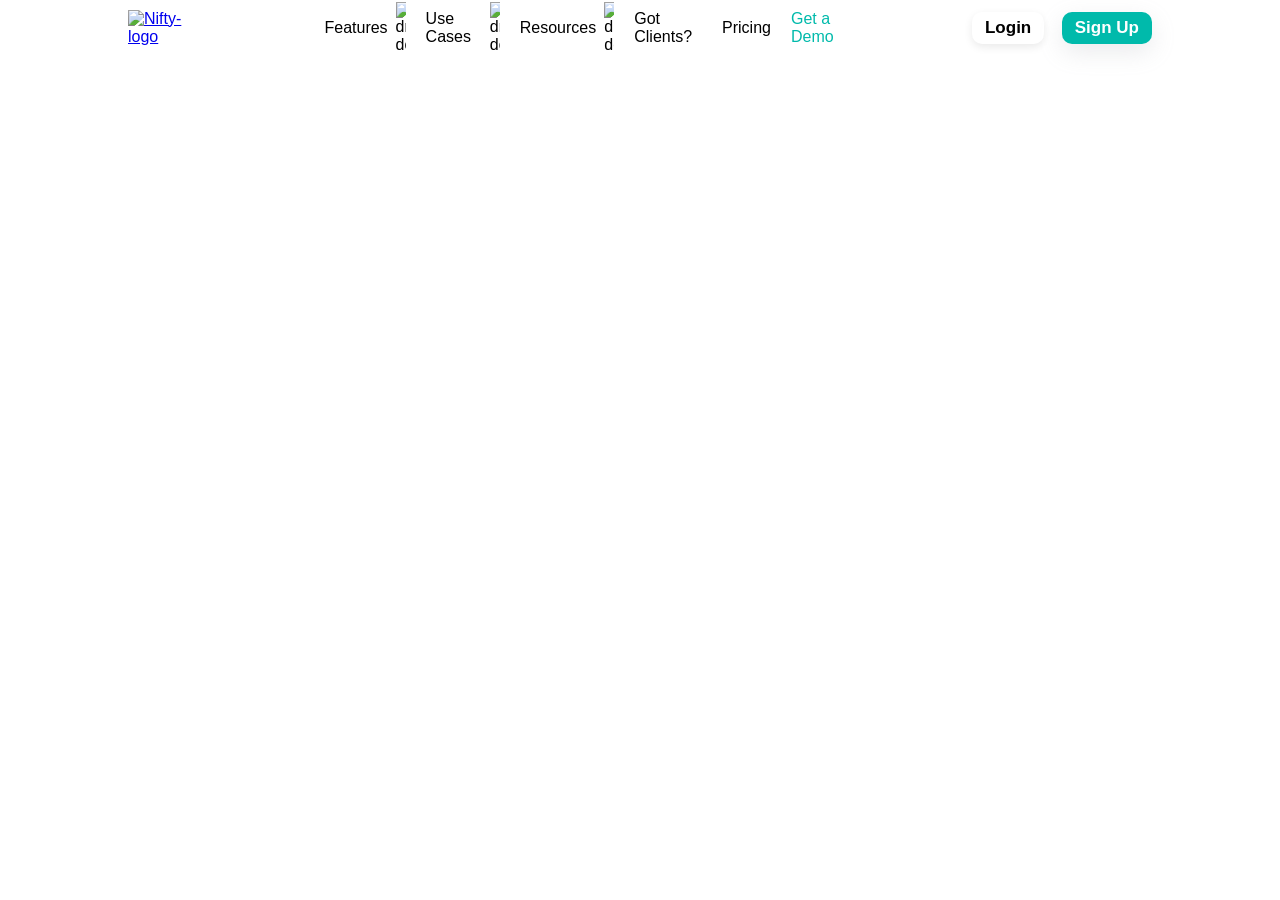
==== index.html @ d0282a66 "day-2 some task complete" ====
<!DOCTYPE html>
<html lang="en">

<head>
    <meta charset="UTF-8">
    <meta http-equiv="X-UA-Compatible" content="IE=edge">
    <meta name="viewport" content="width=device-width, initial-scale=1.0">
    <title>Nifty: Project Management</title>
    <link rel="shortcut icon" href="https://niftypm.com/_nuxt/img/nifty-logo-compact.ab551d5.svg" type="image/x-icon">
    <link rel="stylesheet" href="styles.css/navbar.css">
</head>

<body>
    <nav>
        <div>
            <a href="index.html"><img src="https://niftypm.com/_nuxt/img/nifty-logo.eab2f7a.svg" alt="Nifty-logo"></a>
        </div>
        <div id="nav_middle">
            <div id="features">
                <p>Features</p>
                <img class="drop_down" src="https://cdn-icons-png.flaticon.com/512/32/32195.png" alt="drop-down">
                <div id="features_hover">
                    <div class="triangle"></div>
                    <div>
                        <p class="goldy">❤ Learn how Nifty inspires productivity!</p>
                        <div>
                            <div>
                                <a href="#">Discussions</a>
                                <a href="#">Tasks</a>
                                <a href="#">Time Tracking</a>
                                <a href="#">Project Home</a>
                            </div>
                            <div>
                                <a href="#">Milestones (Gantt Chart)</a>
                                <a href="#">Docs & Files</a>
                                <a href="#">Reporting</a>
                                <a href="#">Project Portfolios</a>
                            </div>
                        </div>
                    </div>
                </div>
            </div>
            <div id="use_cases">
                <p>Use Cases</p>
                <img class="drop_down" src="https://cdn-icons-png.flaticon.com/512/32/32195.png" alt="drop-down">
                <div id="use_cases_hover">
                    <div class="triangle"></div>
                    <div>
                        <p class="goldy">❤ Nifty is very flexible. Here are a few examples of how you can use it.</p>
                        <div>
                            <div>
                                <a href="#">Agile Development</a>
                                <a href="#">Digital Agencies</a>
                                <a href="#">Marketing Teams</a>
                            </div>
                            <div>
                                <a href="#">Client Management</a>
                                <a href="#">Legal Case Management</a>
                                <a href="#">Product Teams</a>
                            </div>
                        </div>
                    </div>
                </div>
            </div>
            <div id="resources">
                <p>Resources</p>
                <img class="drop_down" src="https://cdn-icons-png.flaticon.com/512/32/32195.png" alt="drop-down">
                <div id="resources_hover">
                    <div class="triangle"></div>
                    <div>
                        <div>
                            <div>
                                <a href="#">Apps</a>
                                <a href="#">Integrations</a>
                                <a href="#">Security</a>
                            </div>
                            <div>
                                <a href="#">Blog</a>
                                <a href="#">Help Center</a>
                                <a href="#">Get a Demo</a>
                            </div>
                        </div>
                    </div>
                </div>
            </div>
            <div>
                <p>Got Clients?</p>
            </div>
            <div>
                <p>Pricing</p>
            </div>
            <div>
                <p>Get a Demo</p>
            </div>
        </div>
        <div>
            <a href="login.html"><button>Login</button></a>
            <button>Sign Up</button>
        </div>
    </nav>

    <!-- =============================Main-body============================= -->
    <div id="body">

    </div>

</body>

</html>
---- styles.css/navbar.css ----
*{
    margin: 0;
    padding: 0;
    box-sizing: border-box;
    font-family: Inter, sans-serif;;
}

/* ---------------------------NAVBAR STARTED--------------------------- */

nav{
    width: 100%;
    height: 55px;
    backdrop-filter: blur(16px);
    position: fixed;
    top: 0;
    left: 0;
    padding: 0% 10%; 
    display: flex;
    justify-content: space-between;
    align-items: center;
    width: 100%;
    z-index: 100;
}

nav>div{
    height: 100%;
    display: flex;
    justify-content: space-between;
    align-items: center;
}

nav>div:first-child{
    width: 8%;
}

nav>div:first-child>a>img{
    width: 100%;
}

#nav_middle{
    width: 54%;
    font-weight: 400;
}

#nav_middle>div{
    cursor: pointer;
    padding: 0px 10px;
    height: inherit;
    display: flex;
    justify-content: space-between;
    align-items: center;
}

#nav_middle>div:last-child{
    color: #00baab;
}

#nav_middle>div:last-child:hover{
    color: black;
}

#nav_middle>div>p:hover{
    color: #00baab;
}

#nav_middle>div>p{
    display: inline;
}

.drop_down{
    margin-left: 8px;
    width: 10px;
}

.goldy{
    margin: 10px 0px;
    color: rgb(231, 192, 0);
}

.triangle{
    height: 15px;
    width: 15px;
    margin: -15px auto 0px;
    rotate: 225deg;
    box-shadow: rgba(0, 0, 0, 0.24) 2px 2px 0px 0px;
}


/* Features-part */
#features_hover{
    display: none;
    position: absolute;
    top: 50px;
    left: 270px;
    width: 350px;
    padding: 10px;
    box-shadow: rgba(0, 0, 0, 0.24) 0px 3px 8px;
    background-color: white;
    border-radius: 5px;
}

#features_hover>div>div{
    display: flex;
    justify-content: space-between;
    align-items: center;
    line-height: 30px;
}

#features_hover>div>div>div>a{
    display: block;
    color: black;
    text-decoration: none;
}

#features_hover>div>div>div>a:hover{
    color: #00baab;
}

#features:hover #features_hover{
    display: block;
}


/* use-cases part */
#use_cases_hover{
    display: none;
    position: absolute;
    top: 50px;
    left: 280px;
    width: 530px;
    padding: 10px;
    box-shadow: rgba(0, 0, 0, 0.24) 0px 3px 8px;
    background-color: white;
    border-radius: 5px;
}

#use_cases_hover>div>div{
    width: 80%;
    display: flex;
    justify-content: space-between;
    align-items: center;
    line-height: 30px;
}

#use_cases_hover>div>div>div>a{
    display: block;
    color: black;
    text-decoration: none;
}

#use_cases_hover>div>div>div>a:hover{
    color: #00baab;
}

#use_cases:hover #use_cases_hover{
    display: block;
}

/* #resources over part */
#resources_hover{
    display: none;
    position: absolute;
    top: 50px;
    left: 540px;
    width: 280px;
    padding: 10px;
    box-shadow: rgba(0, 0, 0, 0.24) 0px 3px 8px;
    background-color: white;
    border-radius: 5px;
}

#resources_hover>div>div{
    display: flex;
    justify-content: space-between;
    align-items: center;
    line-height: 30px;
}

#resources_hover>div>div>div>a{
    display: block;
    color: black;
    text-decoration: none;
}

#resources_hover>div>div>div>a:hover{
    color: #00baab;
}

#resources:hover #resources_hover{
    display: block;
}

nav>div:last-child{
    width: 180px;
}

nav>div:last-child>a>button:first-child{
    background-color: white;
    padding: 6px 13px;
    cursor: pointer;
    border: none;
    border-radius: 10px;
    box-shadow: rgba(0, 0, 0, 0.085) 0px 3px 8px;
    display: flex;
    justify-content: center;
    align-items: center;
    font-weight: bold;
    font-size: 17px;
}

nav>div:last-child>a{
    text-decoration: none;
}

nav>div:last-child>a>button:first-child:hover{
    color: #00baab;
}

nav>div:last-child>button:last-child{
    background-color: #00baab;
    padding: 6px 13px;
    cursor: pointer;
    border: none;
    border-radius: 10px;
    box-shadow: rgba(149, 157, 165, 0.2) 0px 8px 24px;
    display: flex;
    justify-content: center;
    align-items: center;
    font-weight: bold;
    color: white;
    font-size: 17px;
}

nav>div:last-child>button:last-child:hover{
    background-color: #00a497;
}
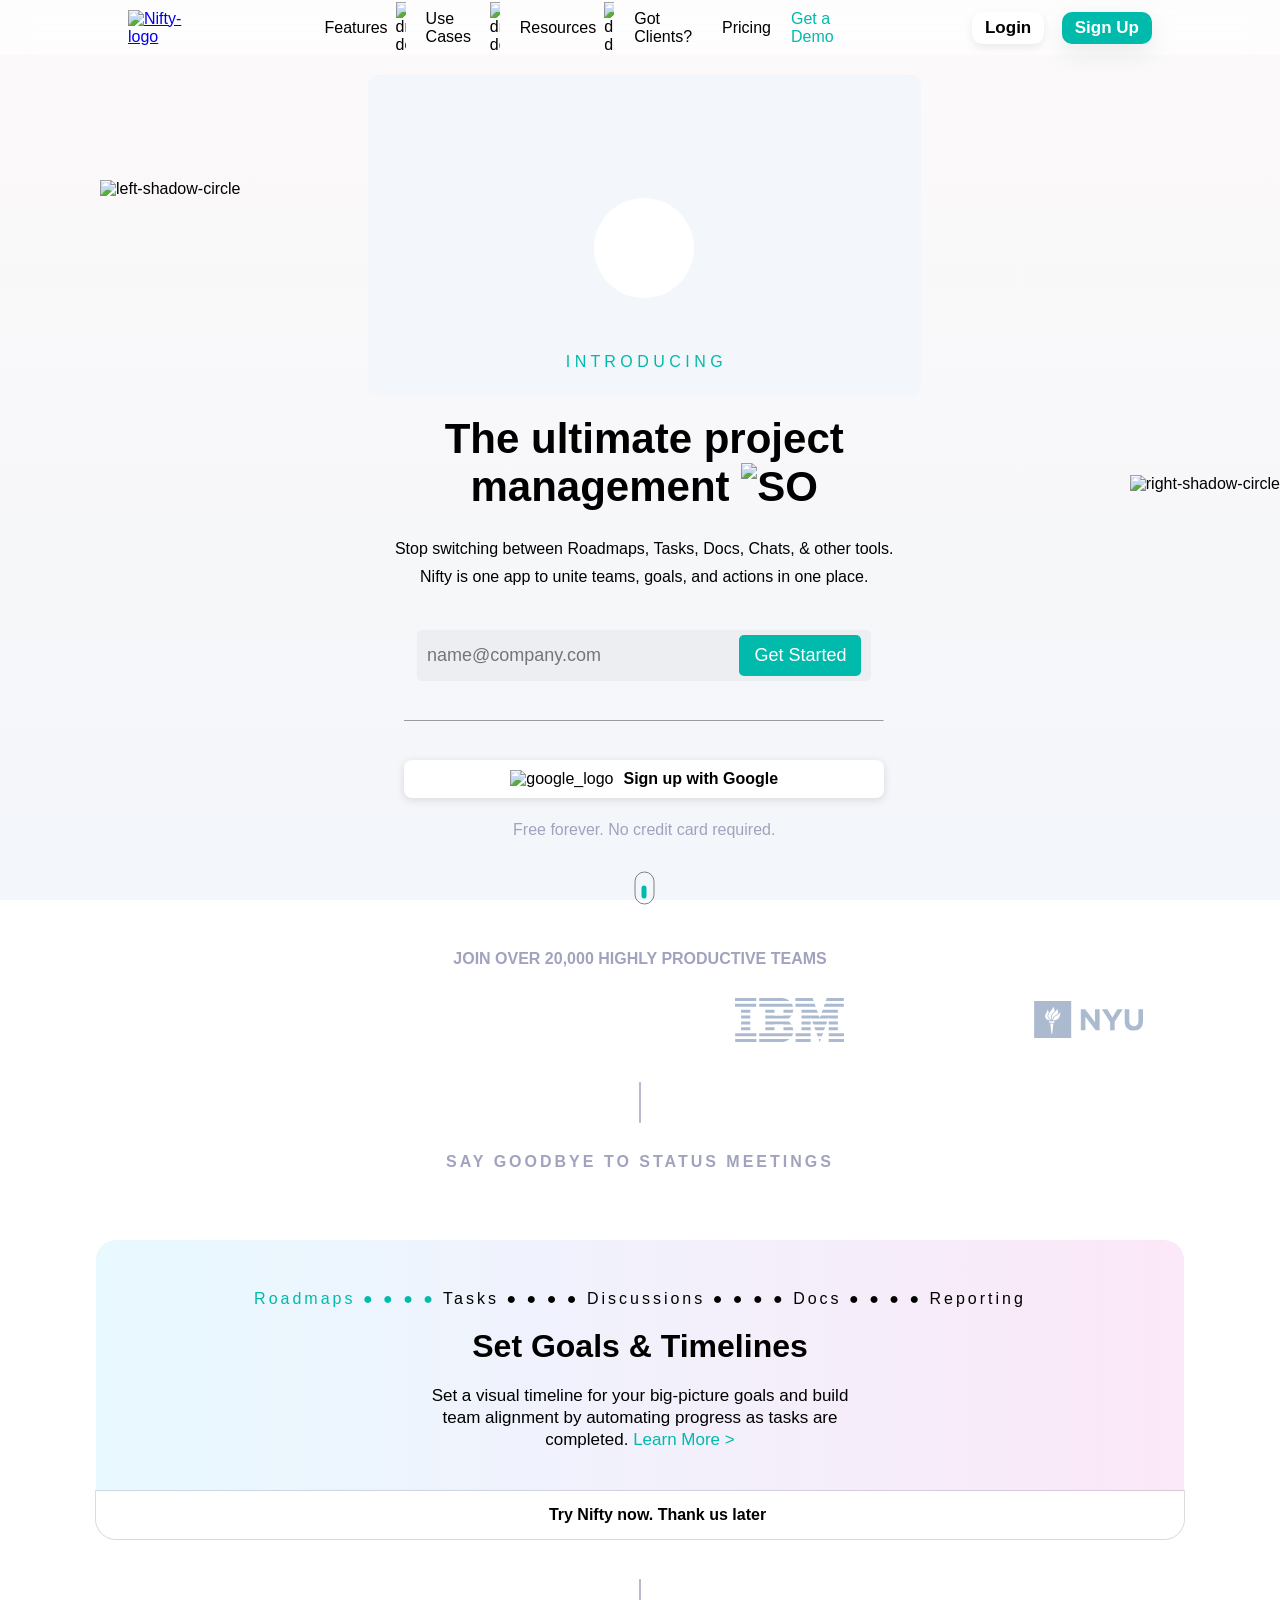
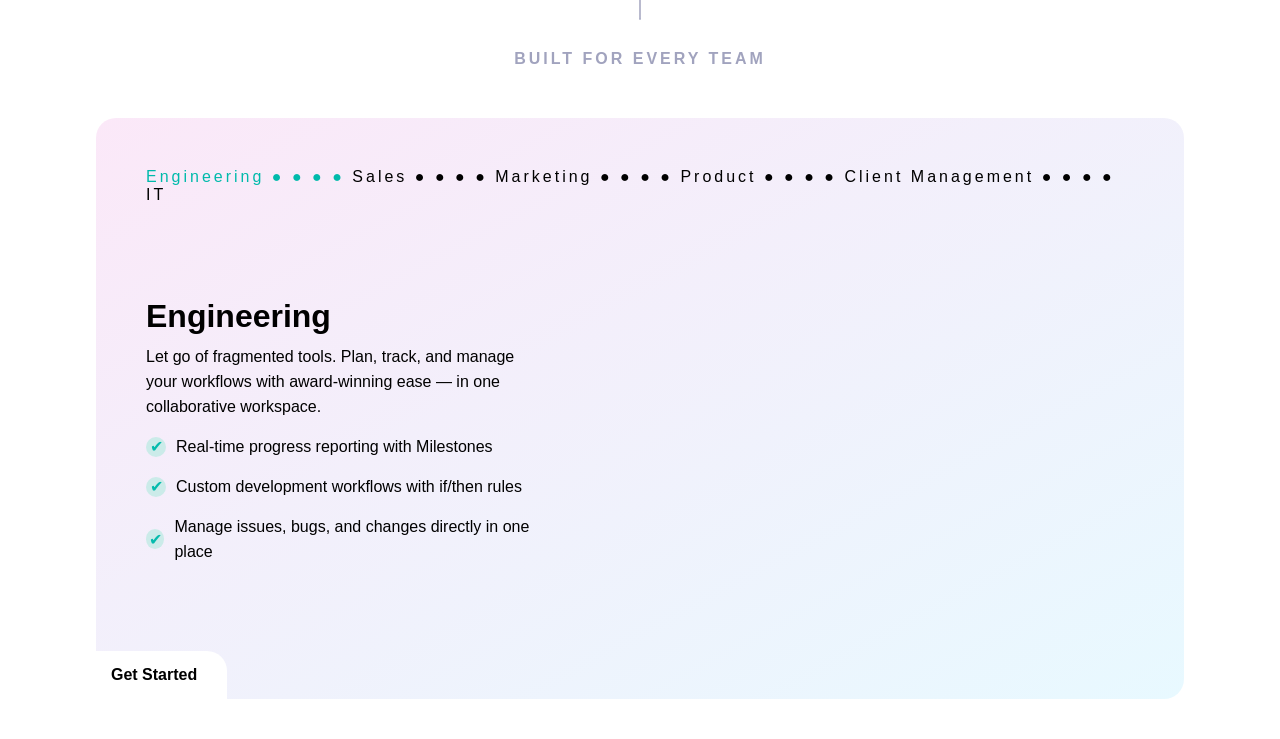
==== commit 92cfe6ef: "Day 2 some part done" ====
--- a/index.html
+++ b/index.html
@@ -6,8 +6,10 @@
     <meta http-equiv="X-UA-Compatible" content="IE=edge">
     <meta name="viewport" content="width=device-width, initial-scale=1.0">
     <title>Nifty: Project Management</title>
+    <script src="https://kit.fontawesome.com/24c494a6b6.js" crossorigin="anonymous"></script>
     <link rel="shortcut icon" href="https://niftypm.com/_nuxt/img/nifty-logo-compact.ab551d5.svg" type="image/x-icon">
     <link rel="stylesheet" href="styles.css/navbar.css">
+    <link rel="stylesheet" href="styles.css/index.css">
 </head>
 
 <body>
@@ -95,15 +97,242 @@
         </div>
         <div>
             <a href="login.html"><button>Login</button></a>
-            <button>Sign Up</button>
+            <button id="sign_up_button">Sign Up</button>
         </div>
     </nav>
 
     <!-- =============================Main-body============================= -->
-    <div id="body">
-
-    </div>
-
+
+    <div id="upper_part">
+        <img src="https://niftypm.com/_nuxt/img/large@1x.3c022b0.webp" alt="left-shadow-circle">
+        <div>
+            <div id="vid">
+                <div>
+                    <div>
+                        <i class="fa-sharp fa-solid fa-play"></i>
+                    </div>
+                    <p>I N T R O D U C I N G</p>
+                </div>
+            </div>
+            <div>
+                <h1>The ultimate project management <span><img src="https://niftypm.com/_nuxt/img/large@1x.639e4a2.webp"
+                            alt="SO"></span></h1>
+                <p>Stop switching between Roadmaps, Tasks, Docs, Chats, & other tools.
+                    Nifty is one app to unite teams, goals, and actions in one place.</p>
+                <div>
+                    <input type="email" placeholder="name@company.com">
+                    <button>Get Started</button>
+                </div>
+                <hr size="1">
+                <a href="https://api.niftypm.com/auth/google">
+                    <img src="https://sso.masaischool.com/google.svg" alt="google_logo">
+                    <span>Sign up with Google</span>
+                </a>
+                <p>Free forever. No credit card required.</p>
+                <div>
+                    <div></div>
+                </div>
+            </div>
+        </div>
+        <img src="https://niftypm.com/_nuxt/img/large@1x.9405506.webp" alt="right-shadow-circle">
+    </div>
+
+    <div id="upper_part_2">
+        <p>JOIN OVER 20,000 HIGHLY PRODUCTIVE TEAMS</p>
+        <div>
+            <img src="https://niftypm.com/_nuxt/img/logo-verizon.b7c8a9c.svg" alt="">
+            <img src="https://niftypm.com/_nuxt/img/logo-pd.e35bded.svg" alt="">
+            <img src="https://niftypm.com/_nuxt/img/logo-emovis.895c86e.svg" alt="">
+            <img src="https://niftypm.com/_nuxt/img/logo-vmware.b3363fd.svg" alt="">
+            <img src="[data-uri]"
+                alt="">
+            <img src="https://niftypm.com/_nuxt/img/logo-loreal.8cc4fed.svg" alt="">
+            <img src="[data-uri]"
+                alt="">
+        </div>
+        <hr size="1" color="#a1a3be">
+        <p>SAY GOODBYE TO STATUS MEETINGS</p>
+    </div>
+
+    <!-- -------------Roadmaps... Tasks... Discussions....------------- -->
+    <div id="roadmaps">
+        <div>
+            <div>
+                <span>Roadmaps</span>
+                <span>● ● ● ●</span>
+                <span>Tasks</span>
+                <span>● ● ● ●</span>
+                <span>Discussions</span>
+                <span>● ● ● ●</span>
+                <span>Docs</span>
+                <span>● ● ● ●</span>
+                <span>Reporting</span>
+            </div>
+            <h1 id="roadmaps_heading">Set Goals & Timelines</h1>
+            <p id="roadmaps_description">Set a visual timeline for your big-picture goals and build team alignment by
+                automating progress as tasks are completed. </p>
+            <img id="roadmaps_image" src="https://niftypm.com/_nuxt/img/large@2x.51eeb43.webp" alt="">
+        </div>
+        <div>
+            <img src="https://niftypm.com/_nuxt/img/nifty-logo-compact.ab551d5.svg" alt="">
+            <p>Try Nifty now. Thank us later <i class="fa-sharp fa-solid fa-angle-right"></i></p>
+        </div>
+    </div>
+
+    <div>
+        <hr size="1" color="#a1a3be">
+        <p>BUILT FOR EVERY TEAM</p>
+    </div>
+
+    <!-- ------------Engineering... Sales... Marketing...------------  -->
+    <div id="engineering">
+        <div>
+            <div>
+                <span>Engineering</span>
+                <span>● ● ● ●</span>
+                <span>Sales</span>
+                <span>● ● ● ●</span>
+                <span>Marketing</span>
+                <span>● ● ● ●</span>
+                <span>Product</span>
+                <span>● ● ● ●</span>
+                <span>Client Management</span>
+                <span>● ● ● ●</span>
+                <span>IT</span>
+            </div>
+            <div>
+                <div>
+                    <h1 id="engineering_heading">Engineering</h1>
+                    <p id="engineering_description">
+                        Let go of fragmented tools. Plan, track, and manage your workflows with
+                        award-winning ease — in one collaborative workspace.
+                    </p>
+                    <p><span>✔</span> Real-time progress reporting with Milestones</p>
+                    <p><span>✔</span> Custom development workflows with if/then rules</p>
+                    <p><span>✔</span> Manage issues, bugs, and changes directly in one place</p>
+                </div>
+                <div><img id="engineering_image" src="https://niftypm.com/_nuxt/img/large@2x.51eeb43.webp" alt=""></div>
+            </div>
+        </div>
+        <div>
+            <p>Get Started <i class="fa-sharp fa-solid fa-angle-right"></i></p>
+        </div>
+    </div>
+
+    <!-- ---------------------------Sign-up--------------------------- -->
+    <div id="sign_up">
+        <div id="close_sign_up">
+            <p>✙</p>
+        </div>
+        <div id="sign_up_box">
+            <a href="index.html"><img src="https://niftypm.com/_nuxt/img/nifty-logo.eab2f7a.svg" alt="Nifty-logo"></a>
+            <h1>Get started in less than 1 minute!</h1>
+            <div>
+                <input type="email" placeholder="name@company.com">
+                <button>Get Started</button>
+            </div>
+        </div>
+    </div>
 </body>
 
-</html>+</html>
+
+<script>
+
+    //---------------------Sign-up functionality---------------------
+    let signUpButton = document.querySelector("#sign_up_button");
+    let signUp = document.querySelector("#sign_up");
+    let closeSignUp = document.querySelector("#close_sign_up")
+
+    signUpButton.addEventListener("click", function () {
+        signUp.style.visibility = "visible";
+    })
+
+    closeSignUp.addEventListener("click", function () {
+        signUp.style.visibility = "hidden";
+    })
+
+    let roadmaps = [
+        {
+            name: "Roadmaps",
+            heading: "Set Goals & Timelines",
+            desc: "Set a visual timeline for your big-picture goals and build team alignment by automating progress as tasks are completed.",
+            image: "https://niftypm.com/_nuxt/img/large@2x.51eeb43.webp"
+        },
+
+        {
+            name: "Tasks",
+            heading: "Collaborate on Tasks",
+            desc: "Flexibly organize, prioritize, and track daily work with a high level of detail using Kanban, List, Timeline, Calendar, and Swimlane views.",
+            image: "https://niftypm.com/_nuxt/img/large@2x.82364f8.webp"
+        },
+
+        {
+            name: "Discussions",
+            heading: "Establish Knowledge Hub",
+            desc: "Empower all members to share ideas, finalize specifications, & gather feedback in real-time with chat and one-click video calls.",
+            image: "https://niftypm.com/_nuxt/img/large@2x.c91cddb.webp"
+        },
+
+        {
+            name: "Docs",
+            heading: "Create Docs & Wikis",
+            desc: "Create beautiful docs, notes, and wikis for your projects and share with anyone. Nifty even integrates natively with Google Docs",
+            image: "https://niftypm.com/_nuxt/img/large@2x.7a68883.webp"
+        },
+
+        {
+            name: "Reporting",
+            heading: "Automate Reporting",
+            desc: "Access automated progress reporting across all your projects and team activities to ensure operational clarity.",
+            image: "https://niftypm.com/_nuxt/img/large@2x.c9f3a5a.webp"
+        }
+    ]
+
+
+
+    let engineering = [
+        {
+            name: "Engineering",
+            description: "Let go of fragmented tools. Plan, track, and manage your workflows with award-winning ease — in one collaborative workspace.",
+            points: ["Real-time progress reporting with Milestones", "Custom development workflows with if/then rules", "Manage issues, bugs, and changes directly in one place"],
+            image: "https://niftypm.com/_nuxt/img/large@1x.c481d6e.webp"
+        },
+
+        {
+            name: "Sales",
+            description: "Empower your sales teams by adding flow to their work with real-time reporting and insights using automated workflows.",
+            points: ["Track lead status and values for pipeline visibility", "Create & store sales collateral for streamlined access", "Automate the creation of projects upon closing of leads"],
+            image: "https://niftypm.com/_nuxt/img/large@1x.a9e1772.webp"
+        },
+
+        {
+            name: "Marketing",
+            description: "Deliver better results with fewer tools. Manage tasks, campaigns, and marketing content with real-time collaboration in one place.",
+            points: ["Expedite approval for creatives with Proofing", "Create & track marketing campaigns as Milestones", "Align content schedules using Calendar View for Tasks"],
+            image: "https://niftypm.com/_nuxt/img/large@1x.10c81ee.webp"
+        },
+
+        {
+            name: "Product",
+            description: "Build better products with team alignment. Create clear product roadmaps and automate progress reporting as tasks are completed.",
+            points: ["Prioritize & track feature sprints as Milestones", "Build spec documents using Nifty or Google Docs", "Improve decision-making with custom Project Embeds"],
+            image: "https://niftypm.com/_nuxt/img/large@1x.fade5e2.webp"
+        },
+
+        {
+            name: "Client Management",
+            description: "Never lose a client due to poor communication again. Real-time collaboration to shorten feedback cycles and automate progress reporting.",
+            points: ["Instant messaging & one-click video meetings", "Centralize files & expedite approvals with Proofing", "Sharable project boards for real-time progress reporting"],
+            image: "https://niftypm.com/_nuxt/img/large@1x.0c3cfc6.webp"
+        },
+
+        {
+            name: "IT",
+            description: "Streamline, centralize, and modernize your workflows. One app to manage your processes without letting anything fall through the cracks again.",
+            points: ["Gather tickets using forms & prioritize resolutions", "Automate ticket assignments with status assignees", "Plan project timelines & deployments using Roadmaps"],
+            image: "https://niftypm.com/_nuxt/img/large@1x.37d8320.webp"
+        }
+    ]
+
+</script>
--- a/styles.css/navbar.css
+++ b/styles.css/navbar.css
@@ -10,6 +10,7 @@
 nav{
     width: 100%;
     height: 55px;
+    background-color: rgba(255, 255, 255, 0.67);
     backdrop-filter: blur(16px);
     position: fixed;
     top: 0;
@@ -206,6 +207,8 @@
     align-items: center;
     font-weight: bold;
     font-size: 17px;
+    color: black;
+    transition: color 0.3s ease-out;
 }
 
 nav>div:last-child>a{
@@ -229,6 +232,7 @@
     font-weight: bold;
     color: white;
     font-size: 17px;
+    transition: background-color 0.4s ease-out;
 }
 
 nav>div:last-child>button:last-child:hover{
--- a/styles.css/index.css
+++ b/styles.css/index.css
@@ -0,0 +1,480 @@
+#upper_part {
+    height: 100vh;
+    width: 100%;
+    background-image: linear-gradient(to bottom, #fcf9f9, #f3f6fa);
+    display: flex;
+    padding-top: 55px;
+}
+
+#upper_part>img:first-child {
+    height: 260px;
+    width: 250px;
+    margin: 125px 10px 0px 100px;
+}
+
+#upper_part>div {
+    margin-top: 20px;
+    width: 780px;
+    height: 95%;
+}
+
+#vid {
+    background-color: #f3f6fa;
+    margin: auto;
+    height: 40%;
+    width: 85%;
+    border-radius: 10px;
+    padding: 10px;
+}
+
+#vid>div {
+    height: 100%;
+    width: 100%;
+    background-image: url("https://niftypm.com/_nuxt/img/large@1x.8a3e5ad.webp");
+    background-size: cover;
+    background-position: top;
+    border-radius: 10px;
+    display: flex;
+    flex-direction: column;
+    align-items: center;
+    justify-content: flex-end;
+
+}
+
+#vid>div>div {
+    height: 100px;
+    width: 100px;
+    display: flex;
+    justify-content: center;
+    align-items: center;
+    border-radius: 50%;
+    margin-bottom: 55px;
+    background-color: white;
+    border: 0px solid #00baab;
+    cursor: pointer;
+    transition: background-color 0.5s ease-in, border 0.5s ease-in;
+}
+
+#vid>div>div:hover {
+    background-color: #edf9f7;
+    border: 1px solid #00baab;
+}
+
+.fa-play {
+    color: #00baab;
+    font-size: 40px;
+}
+
+#vid>div>div+p {
+    color: #00baab;
+    margin-bottom: 15px;
+}
+
+#vid+div {
+    width: 505px;
+    margin: auto;
+    height: 60%;
+    display: flex;
+    justify-content: space-around;
+    flex-direction: column;
+    align-items: center;
+    text-align: center;
+}
+
+#vid+div>h1 {
+    font-size: 42px;
+    margin-bottom: -15px;
+}
+
+#vid+div>h1>span>img {
+    width: 45px;
+}
+
+#vid+div>h1+p {
+    line-height: 28px;
+}
+
+#vid+div>div:nth-child(3) {
+    width: 90%;
+    background-color: #edeef2;
+    border-radius: 5px;
+    display: flex;
+    justify-content: space-between;
+    padding: 5px 10px;
+}
+
+#vid+div>div:nth-child(3)>input {
+    font-size: 18px;
+    color: gray;
+    background: transparent;
+    outline: none;
+    border: none;
+}
+
+#vid+div>div:nth-child(3)>button {
+    background-color: #00baab;
+    font-size: 18px;
+    border: none;
+    padding: 10px 15px;
+    color: white;
+    border-radius: 5px;
+}
+
+#vid+div>hr {
+    width: 95%;
+    margin-inline: auto;
+}
+
+#vid+div>hr+a {
+    width: 95%;
+    background-color: white;
+    border-radius: 8px;
+    box-shadow: rgba(99, 99, 99, 0.2) 0px 2px 8px 0px;
+    display: flex;
+    justify-content: center;
+    align-items: center;
+    padding: 10px 0px;
+    color: black;
+    text-decoration: none;
+}
+
+#vid+div>hr+a>span {
+    font-weight: 600;
+    margin-left: 10px;
+    color: black;
+    transition: color 0.3s ease-out;
+}
+
+#vid+div>hr+a>span:hover {
+    color: #00baab;
+}
+
+#vid+div>p:nth-child(6) {
+    color: #a1a3be;
+    margin-top: -15px;
+}
+
+#vid+div>div:last-child {
+    height: 20px;
+    width: 33px;
+    border-radius: 15px;
+    rotate: 90deg;
+    border: 1px solid gray;
+    display: flex;
+    justify-content: flex-end;
+    align-items: center;
+    margin-bottom: -40px;
+    padding: 0px 5px;
+}
+
+#vid+div>div:last-child>div {
+    height: 5px;
+    width: 13px;
+    border-radius: 15px;
+    background-color: #00baab;
+    animation: upAndDown 2s ease-in-out infinite;
+}
+
+#upper_part>img:last-child {
+    height: 235px;
+    width: 180px;
+    margin: 420px 0px 0px 160px;
+}
+
+@keyframes upAndDown {
+    0% {
+        margin-right: 0px;
+    }
+
+    50% {
+        margin-right: 8px;
+    }
+
+    100% {
+        margin-right: 0px;
+    }
+
+}
+
+/* ========================Upper-second-part======================== */
+
+#upper_part_2 {
+    padding-top: 50px;
+    width: 100%;
+    height: 300px;
+    text-align: center;
+    color: #a1a3be;
+    font-weight: 600;
+}
+
+#upper_part_2>div {
+    margin: 30px auto;
+    width: 85%;
+    display: flex;
+    flex-wrap: wrap;
+    justify-content: space-evenly;
+    align-items: center;
+}
+
+#upper_part_2>div>img {
+    width: 10%;
+}
+
+#upper_part_2>hr {
+    margin: 60px auto 0px;
+    rotate: 90deg;
+    width: 40px;
+}
+
+#upper_part_2>hr+p {
+    margin: 50px 0px;
+    color: #a1a3be;
+    font-weight: 600;
+    letter-spacing: 3px;
+}
+
+/* =====================Roadmaps... Tasks... Discussions....===================== */
+
+#roadmaps {
+    width: 85%;
+    margin: 40px auto;
+    border-radius: 20px;
+}
+
+#roadmaps>div:first-child {
+    display: flex;
+    flex-direction: column;
+    justify-content: space-around;
+    align-items: center;
+    background: linear-gradient(to right, #e8f9ff,
+            #fbe8f8);
+    padding-top: 50px;
+    border-radius: 20px 20px 0px 0px;
+}
+
+#roadmaps>div:first-child>div:first-child {
+    letter-spacing: 3px;
+    margin-bottom: 20px;
+}
+
+#roadmaps>div:first-child>div:first-child>span:first-child,
+#roadmaps>div:first-child>div:first-child>span:nth-child(2) {
+    color: #00baab;
+}
+
+#roadmaps>div:first-child>h1+p {
+    margin: 20px 0px 0px;
+    width: 42%;
+    text-align: center;
+    line-height: 22px;
+    font-size: 17px;
+}
+
+#roadmaps>div:first-child>h1+p::after {
+    content: "Learn More >";
+    color: #00baab;
+    cursor: pointer;
+}
+
+#roadmaps>div:first-child>img {
+    margin-top: 40px;
+    width: 80%;
+    border-radius: 10px 10px 0px 0px;
+}
+
+#roadmaps>div:last-child {
+    display: flex;
+    justify-content: center;
+    align-items: center;
+    box-shadow: rgba(0, 0, 0, 0.02) 0px 1px 3px 0px, rgba(27, 31, 35, 0.15) 0px 0px 0px 1px;
+    border-radius: 0px 0px 20px 20px;
+    padding: 15px;
+    font-weight: 600;
+    cursor: pointer;
+}
+
+#roadmaps>div:last-child:hover {
+    color: #00baab;
+}
+
+#roadmaps>div:last-child>img {
+    width: 25px;
+    margin-right: 10px;
+}
+
+
+
+#roadmaps+div>hr {
+    margin: 60px auto 0px;
+    rotate: 90deg;
+    width: 40px;
+}
+
+#roadmaps+div>hr+p {
+    margin: 50px 0px;
+    color: #a1a3be;
+    font-weight: 600;
+    letter-spacing: 3px;
+    text-align: center;
+}
+
+
+/* =================Engineering... Sales... Marketing...================= */
+
+#engineering {
+    width: 85%;
+    margin: 40px auto;
+    border-radius: 20px;
+}
+
+#engineering>div:first-child {
+    display: flex;
+    flex-direction: column;
+    justify-content: space-around;
+    background: linear-gradient(to bottom right, #fbe8f8, #e8f9ff);
+    padding: 50px;
+    border-radius: 20px 20px 20px 0px;
+}
+
+#engineering>div:first-child>div:first-child {
+    letter-spacing: 3px;
+    margin-bottom: 30px;
+}
+
+#engineering>div:first-child>div:first-child>span:first-child,
+#engineering>div:first-child>div:first-child>span:nth-child(2) {
+    color: #00baab;
+}
+
+#engineering>div:first-child>div:last-child {
+    display: flex;
+    justify-content: space-between;
+    align-items: center;
+}
+
+#engineering>div:first-child>div:last-child>div {
+    width: 40%;
+    line-height: 25px;
+}
+
+#engineering>div:first-child>div:last-child>div>p {
+    margin: 15px 0px;
+    display: flex;
+    align-items: center;
+}
+
+#engineering>div:first-child>div:last-child>div>p>span {
+    height: 20px;
+    width: 20px;
+    display: flex;
+    justify-content: center;
+    align-items: center;
+    background-color: #cbebe9;
+    border-radius: 50%;
+    color: #05bbad;
+    margin-right: 10px;
+}
+
+#engineering>div:first-child>div:last-child>div:last-child {
+    height: 450px;
+    width: 60%;
+    overflow: hidden;
+    margin-right: -35px;
+    margin-bottom: -35px;
+}
+
+#engineering>div:first-child>div:last-child>div>img {
+    width: 165%;
+}
+
+#engineering>div:last-child {
+    margin-top: -48px;
+    width: 12%;
+    border-radius: 0px 20px 0px 0px;
+    padding: 15px;
+    font-weight: 600;
+    cursor: pointer;
+    background-color: white;
+}
+
+#engineering>div:last-child:hover {
+    color: #00baab;
+}
+
+
+/* ===============================Sign up===============================  */
+
+#sign_up {
+    position: fixed;
+    top: 0;
+    left: 0;
+    background-color: #a1a3be;
+    background-color: rgba(0, 0, 0, 0.2);
+    width: 100%;
+    height: 100vh;
+    display: flex;
+    justify-content: center;
+    align-items: center;
+    visibility: hidden;
+}
+
+#sign_up>div:first-child {
+    position: fixed;
+    top: 60px;
+    right: -12px;
+    background-color: brown;
+    color: white;
+    padding: 10px 25px;
+    border-radius: 16px;
+    font-size: 28px;
+    cursor: pointer;
+}
+
+#sign_up>div:first-child>p {
+    rotate: 45deg;
+}
+
+#sign_up_box {
+    width: 38%;
+    height: 50%;
+    background: url("https://niftypm.com/_nuxt/img/flying-papers.1f279aa.png");
+    background-position: center;
+    background-size: cover;
+    display: flex;
+    flex-direction: column;
+    justify-content: space-around;
+    align-items: center;
+    text-align: center;
+    padding: 40px;
+    border-radius: 10px;
+}
+
+#sign_up_box>a>img {
+    width: 140px;
+}
+
+#sign_up_box>div {
+    width: 90%;
+    background-color: #edeef2;
+    border-radius: 5px;
+    display: flex;
+    justify-content: space-between;
+    padding: 5px 10px;
+}
+
+#sign_up_box>div>input {
+    font-size: 18px;
+    color: gray;
+    background: transparent;
+    outline: none;
+    border: none;
+}
+
+#sign_up_box>div>button {
+    background-color: #00baab;
+    font-size: 18px;
+    border: none;
+    padding: 10px 15px;
+    color: white;
+    border-radius: 5px;
+}
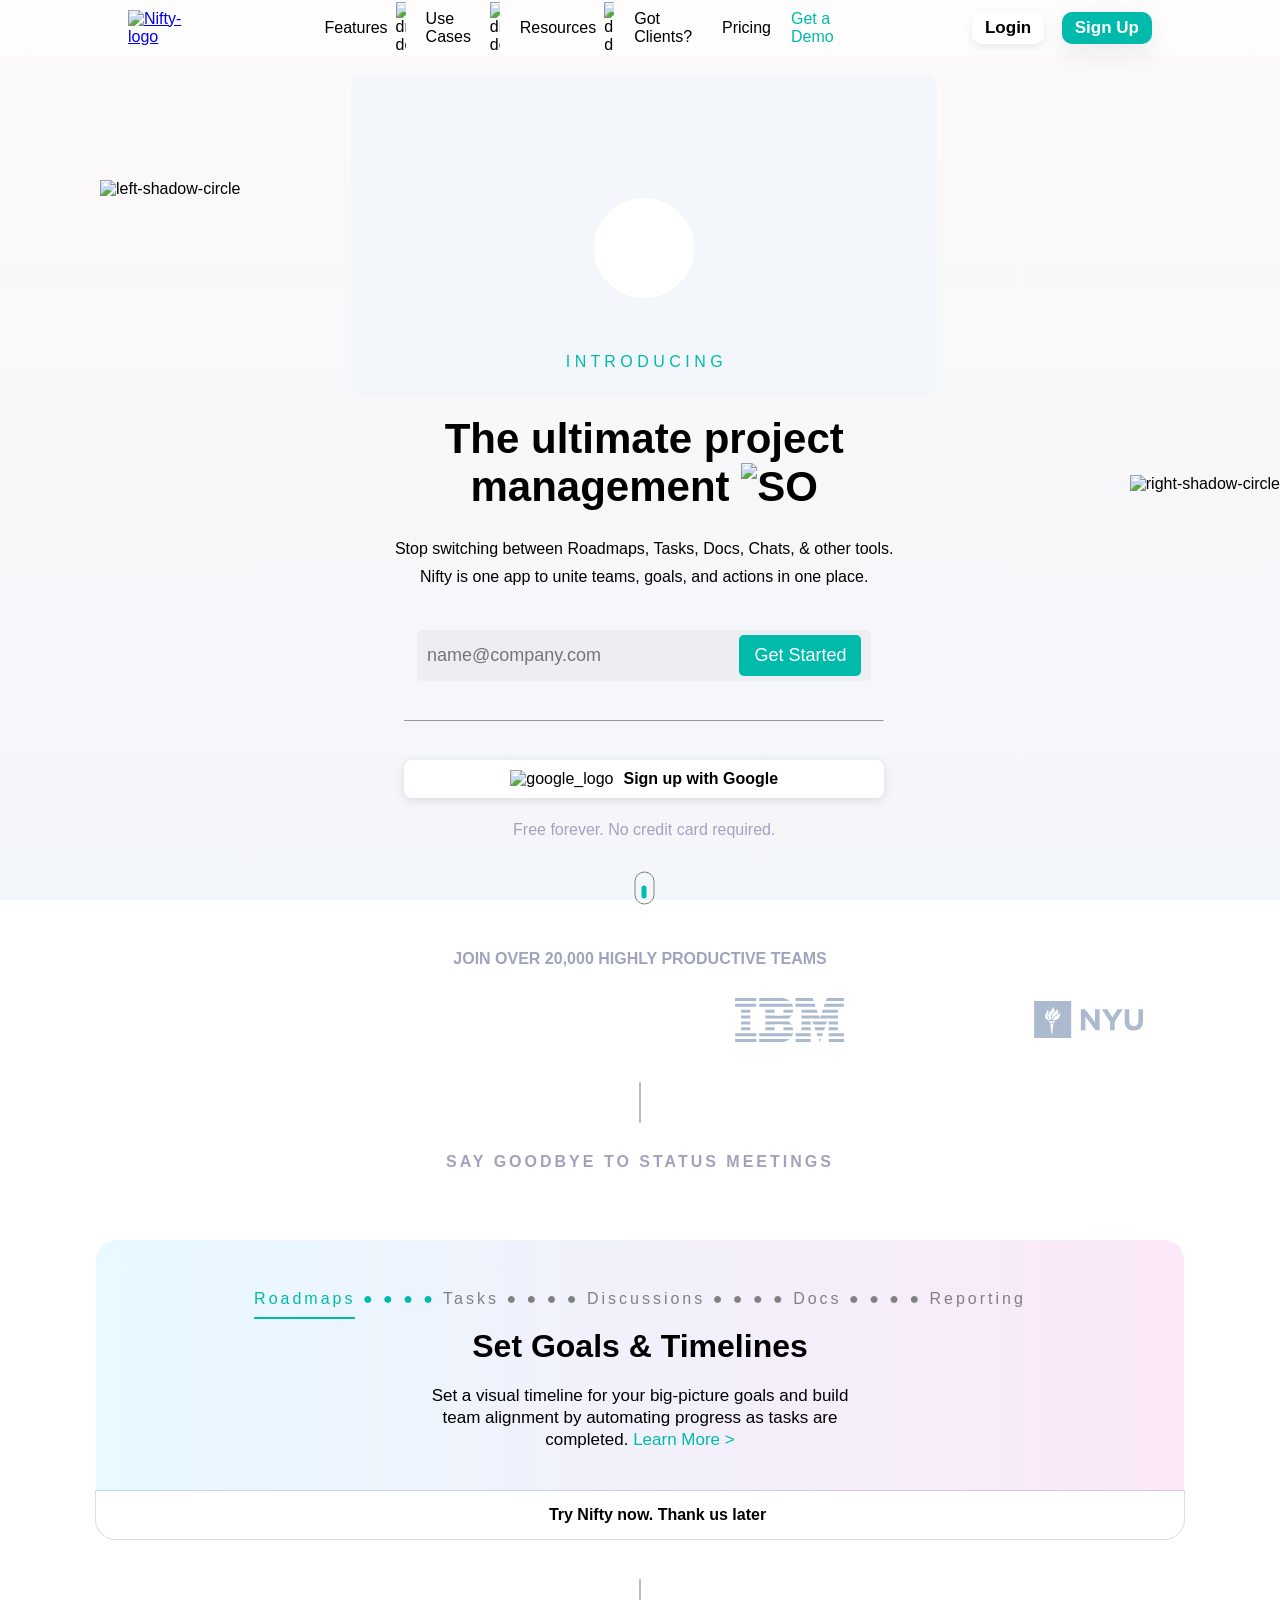
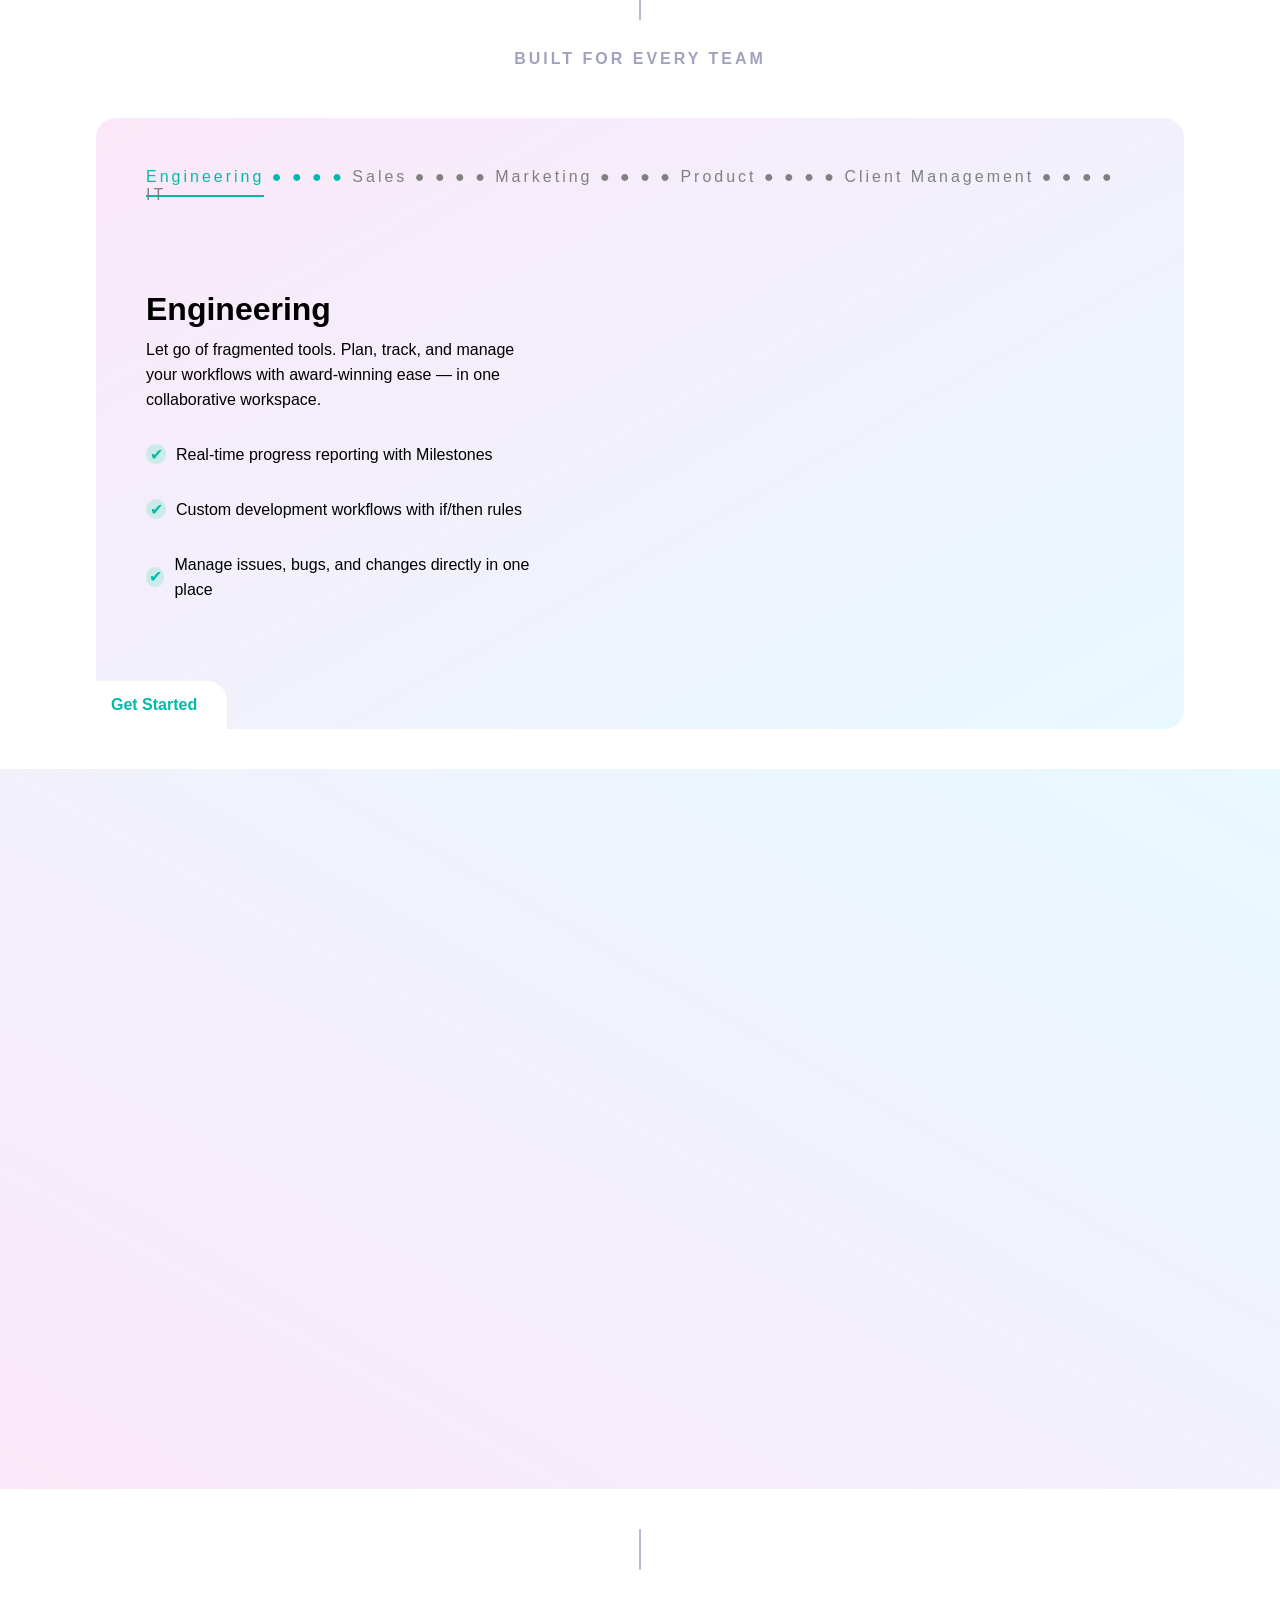
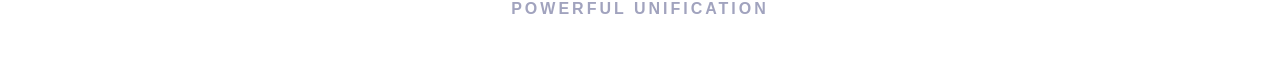
==== commit a936351d: "day-2 milestone completed" ====
--- a/index.html
+++ b/index.html
@@ -108,7 +108,7 @@
         <div>
             <div id="vid">
                 <div>
-                    <div>
+                    <div id="play_button">
                         <i class="fa-sharp fa-solid fa-play"></i>
                     </div>
                     <p>I N T R O D U C I N G</p>
@@ -207,9 +207,18 @@
                         Let go of fragmented tools. Plan, track, and manage your workflows with
                         award-winning ease — in one collaborative workspace.
                     </p>
-                    <p><span>✔</span> Real-time progress reporting with Milestones</p>
-                    <p><span>✔</span> Custom development workflows with if/then rules</p>
-                    <p><span>✔</span> Manage issues, bugs, and changes directly in one place</p>
+                    <div>
+                        <span>✔</span>
+                        <p id="one">Real-time progress reporting with Milestones</p>
+                    </div>
+                    <div>
+                        <span>✔</span>
+                        <p id="two">Custom development workflows with if/then rules</p>
+                    </div>
+                    <div>
+                        <span>✔</span>
+                        <p id="three">Manage issues, bugs, and changes directly in one place</p>
+                    </div>
                 </div>
                 <div><img id="engineering_image" src="https://niftypm.com/_nuxt/img/large@2x.51eeb43.webp" alt=""></div>
             </div>
@@ -219,7 +228,7 @@
         </div>
     </div>
 
-    <!-- ---------------------------Sign-up--------------------------- -->
+    <!-- -----------------------Sign-up----------------------- -->
     <div id="sign_up">
         <div id="close_sign_up">
             <p>✙</p>
@@ -233,106 +242,29 @@
             </div>
         </div>
     </div>
+
+    <!-- ------------------- Video Player-------------------  -->
+    <div id="video_player">
+        <div id="close_video_player">
+            <p>✙</p>
+        </div>
+        <div id="video_box">
+            <iframe src="https://www.youtube.com/embed/5GaV5EZX22o?autoplay=1" frameborder="0" encrypted-media" allowfullscreen="allowfullscreen"></iframe>
+        </div>
+    </div>
+
+
+    <!-- ------------Readmore Nifty reviews on G2------------ -->
+    <div id="G2">
+        
+    </div>
+
+    <div>
+        <hr size="1" color="#a1a3be">
+        <p>POWERFUL UNIFICATION</p>
+    </div>
 </body>
 
 </html>
 
-<script>
-
-    //---------------------Sign-up functionality---------------------
-    let signUpButton = document.querySelector("#sign_up_button");
-    let signUp = document.querySelector("#sign_up");
-    let closeSignUp = document.querySelector("#close_sign_up")
-
-    signUpButton.addEventListener("click", function () {
-        signUp.style.visibility = "visible";
-    })
-
-    closeSignUp.addEventListener("click", function () {
-        signUp.style.visibility = "hidden";
-    })
-
-    let roadmaps = [
-        {
-            name: "Roadmaps",
-            heading: "Set Goals & Timelines",
-            desc: "Set a visual timeline for your big-picture goals and build team alignment by automating progress as tasks are completed.",
-            image: "https://niftypm.com/_nuxt/img/large@2x.51eeb43.webp"
-        },
-
-        {
-            name: "Tasks",
-            heading: "Collaborate on Tasks",
-            desc: "Flexibly organize, prioritize, and track daily work with a high level of detail using Kanban, List, Timeline, Calendar, and Swimlane views.",
-            image: "https://niftypm.com/_nuxt/img/large@2x.82364f8.webp"
-        },
-
-        {
-            name: "Discussions",
-            heading: "Establish Knowledge Hub",
-            desc: "Empower all members to share ideas, finalize specifications, & gather feedback in real-time with chat and one-click video calls.",
-            image: "https://niftypm.com/_nuxt/img/large@2x.c91cddb.webp"
-        },
-
-        {
-            name: "Docs",
-            heading: "Create Docs & Wikis",
-            desc: "Create beautiful docs, notes, and wikis for your projects and share with anyone. Nifty even integrates natively with Google Docs",
-            image: "https://niftypm.com/_nuxt/img/large@2x.7a68883.webp"
-        },
-
-        {
-            name: "Reporting",
-            heading: "Automate Reporting",
-            desc: "Access automated progress reporting across all your projects and team activities to ensure operational clarity.",
-            image: "https://niftypm.com/_nuxt/img/large@2x.c9f3a5a.webp"
-        }
-    ]
-
-
-
-    let engineering = [
-        {
-            name: "Engineering",
-            description: "Let go of fragmented tools. Plan, track, and manage your workflows with award-winning ease — in one collaborative workspace.",
-            points: ["Real-time progress reporting with Milestones", "Custom development workflows with if/then rules", "Manage issues, bugs, and changes directly in one place"],
-            image: "https://niftypm.com/_nuxt/img/large@1x.c481d6e.webp"
-        },
-
-        {
-            name: "Sales",
-            description: "Empower your sales teams by adding flow to their work with real-time reporting and insights using automated workflows.",
-            points: ["Track lead status and values for pipeline visibility", "Create & store sales collateral for streamlined access", "Automate the creation of projects upon closing of leads"],
-            image: "https://niftypm.com/_nuxt/img/large@1x.a9e1772.webp"
-        },
-
-        {
-            name: "Marketing",
-            description: "Deliver better results with fewer tools. Manage tasks, campaigns, and marketing content with real-time collaboration in one place.",
-            points: ["Expedite approval for creatives with Proofing", "Create & track marketing campaigns as Milestones", "Align content schedules using Calendar View for Tasks"],
-            image: "https://niftypm.com/_nuxt/img/large@1x.10c81ee.webp"
-        },
-
-        {
-            name: "Product",
-            description: "Build better products with team alignment. Create clear product roadmaps and automate progress reporting as tasks are completed.",
-            points: ["Prioritize & track feature sprints as Milestones", "Build spec documents using Nifty or Google Docs", "Improve decision-making with custom Project Embeds"],
-            image: "https://niftypm.com/_nuxt/img/large@1x.fade5e2.webp"
-        },
-
-        {
-            name: "Client Management",
-            description: "Never lose a client due to poor communication again. Real-time collaboration to shorten feedback cycles and automate progress reporting.",
-            points: ["Instant messaging & one-click video meetings", "Centralize files & expedite approvals with Proofing", "Sharable project boards for real-time progress reporting"],
-            image: "https://niftypm.com/_nuxt/img/large@1x.0c3cfc6.webp"
-        },
-
-        {
-            name: "IT",
-            description: "Streamline, centralize, and modernize your workflows. One app to manage your processes without letting anything fall through the cracks again.",
-            points: ["Gather tickets using forms & prioritize resolutions", "Automate ticket assignments with status assignees", "Plan project timelines & deployments using Roadmaps"],
-            image: "https://niftypm.com/_nuxt/img/large@1x.37d8320.webp"
-        }
-    ]
-
-</script>+<script src="index.js"></script>
--- a/styles.css/index.css
+++ b/styles.css/index.css
@@ -22,7 +22,7 @@
     background-color: #f3f6fa;
     margin: auto;
     height: 40%;
-    width: 85%;
+    width: 90%;
     border-radius: 10px;
     padding: 10px;
 }
@@ -257,9 +257,18 @@
     margin-bottom: 20px;
 }
 
+#roadmaps>div:first-child>div:first-child>span:first-child{
+    padding-bottom: 10px;
+    border-bottom: 2px solid #00baab;
+}
+
 #roadmaps>div:first-child>div:first-child>span:first-child,
 #roadmaps>div:first-child>div:first-child>span:nth-child(2) {
     color: #00baab;
+}
+
+#roadmaps>div:first-child>div:first-child>span:nth-child(2)~span{
+    color: gray;
 }
 
 #roadmaps>div:first-child>h1+p {
@@ -340,10 +349,18 @@
     letter-spacing: 3px;
     margin-bottom: 30px;
 }
+#engineering>div:first-child>div:first-child>span:first-child{
+    padding-bottom: 10px;
+    border-bottom: 2px solid #00baab;
+}
 
 #engineering>div:first-child>div:first-child>span:first-child,
 #engineering>div:first-child>div:first-child>span:nth-child(2) {
     color: #00baab;
+}
+
+#engineering>div:first-child>div:first-child>span:nth-child(2)~span{
+    color: gray;
 }
 
 #engineering>div:first-child>div:last-child {
@@ -357,13 +374,24 @@
     line-height: 25px;
 }
 
-#engineering>div:first-child>div:last-child>div>p {
+#engineering>div:first-child>div:last-child>div>p{
     margin: 15px 0px;
-    display: flex;
-    align-items: center;
-}
-
-#engineering>div:first-child>div:last-child>div>p>span {
+}
+
+#engineering>div:first-child>div:last-child>div>div{
+    display: flex;
+    justify-content: flex-start;
+    align-items: center;
+}
+
+#engineering>div:first-child>div:last-child>div>div>p {
+    margin: 15px 0px;
+    display: flex;
+    align-items: center;
+    
+}
+
+#engineering>div:first-child>div:last-child>div>div>span {
     height: 20px;
     width: 20px;
     display: flex;
@@ -376,7 +404,7 @@
 }
 
 #engineering>div:first-child>div:last-child>div:last-child {
-    height: 450px;
+    height: 480px;
     width: 60%;
     overflow: hidden;
     margin-right: -35px;
@@ -384,7 +412,7 @@
 }
 
 #engineering>div:first-child>div:last-child>div>img {
-    width: 165%;
+    width: 100%;
 }
 
 #engineering>div:last-child {
@@ -394,11 +422,12 @@
     padding: 15px;
     font-weight: 600;
     cursor: pointer;
+    color: #00baab;
     background-color: white;
 }
 
 #engineering>div:last-child:hover {
-    color: #00baab;
+    color: black;
 }
 
 
@@ -477,4 +506,84 @@
     padding: 10px 15px;
     color: white;
     border-radius: 5px;
+}
+
+
+
+/* =============================Video Player============================= */
+
+#video_player{
+    position: fixed;
+    top: 0;
+    left: 0;
+    background-color: #a1a3be;
+    background-color: rgba(0, 0, 0, 0.2);
+    width: 100%;
+    height: 100vh;
+    display: flex;
+    justify-content: center;
+    align-items: center;
+    visibility: hidden;
+}
+
+
+#close_video_player {
+    position: fixed;
+    top: 60px;
+    right: -12px;
+    background-color: brown;
+    color: white;
+    padding: 10px 25px;
+    border-radius: 16px;
+    font-size: 28px;
+    cursor: pointer;
+}
+
+#close_video_player>p {
+    rotate: 45deg;
+}
+
+#video_box{
+    width: 70%;
+    height: 75%;
+    background-color: #a1a3be;
+    display: flex;
+    flex-direction: column;
+    justify-content: space-around;
+    align-items: center;
+    text-align: center;
+    padding: 15px;
+    border-radius: 10px;
+}
+
+#video_box>iframe{
+    height: 100%;
+    width: 100%;
+}
+
+
+
+/* ================Readmore Nifty reviews on G2================ */
+#G2{
+    width: 100%;
+    height: 80vh;
+    background: linear-gradient(to bottom left, #e8f9ff,  #fbe8f8);
+}
+
+
+
+
+
+#G2+div>hr{
+    margin: 60px auto 0px;
+    rotate: 90deg;
+    width: 40px;
+}
+
+#G2+div>hr+p{
+    margin: 50px 0px;
+    color: #a1a3be;
+    font-weight: 600;
+    letter-spacing: 3px;
+    text-align: center;
 }
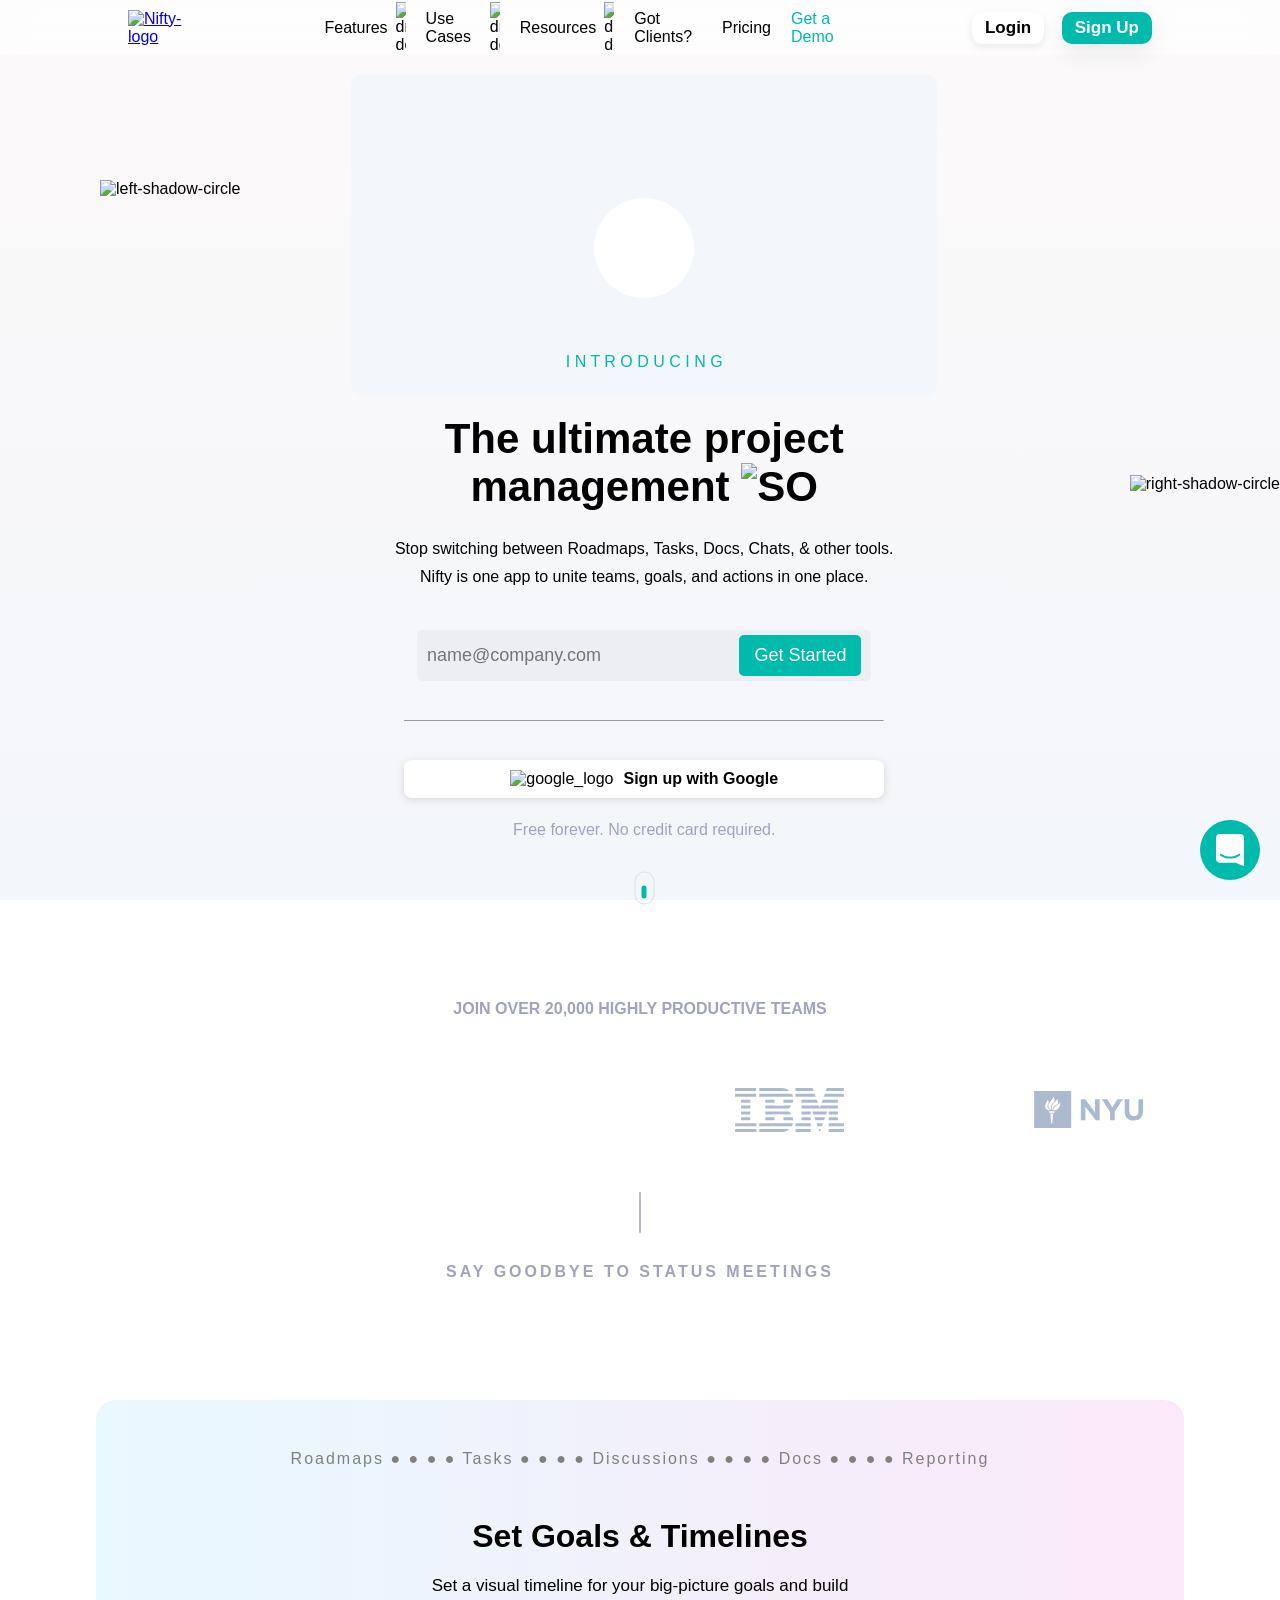
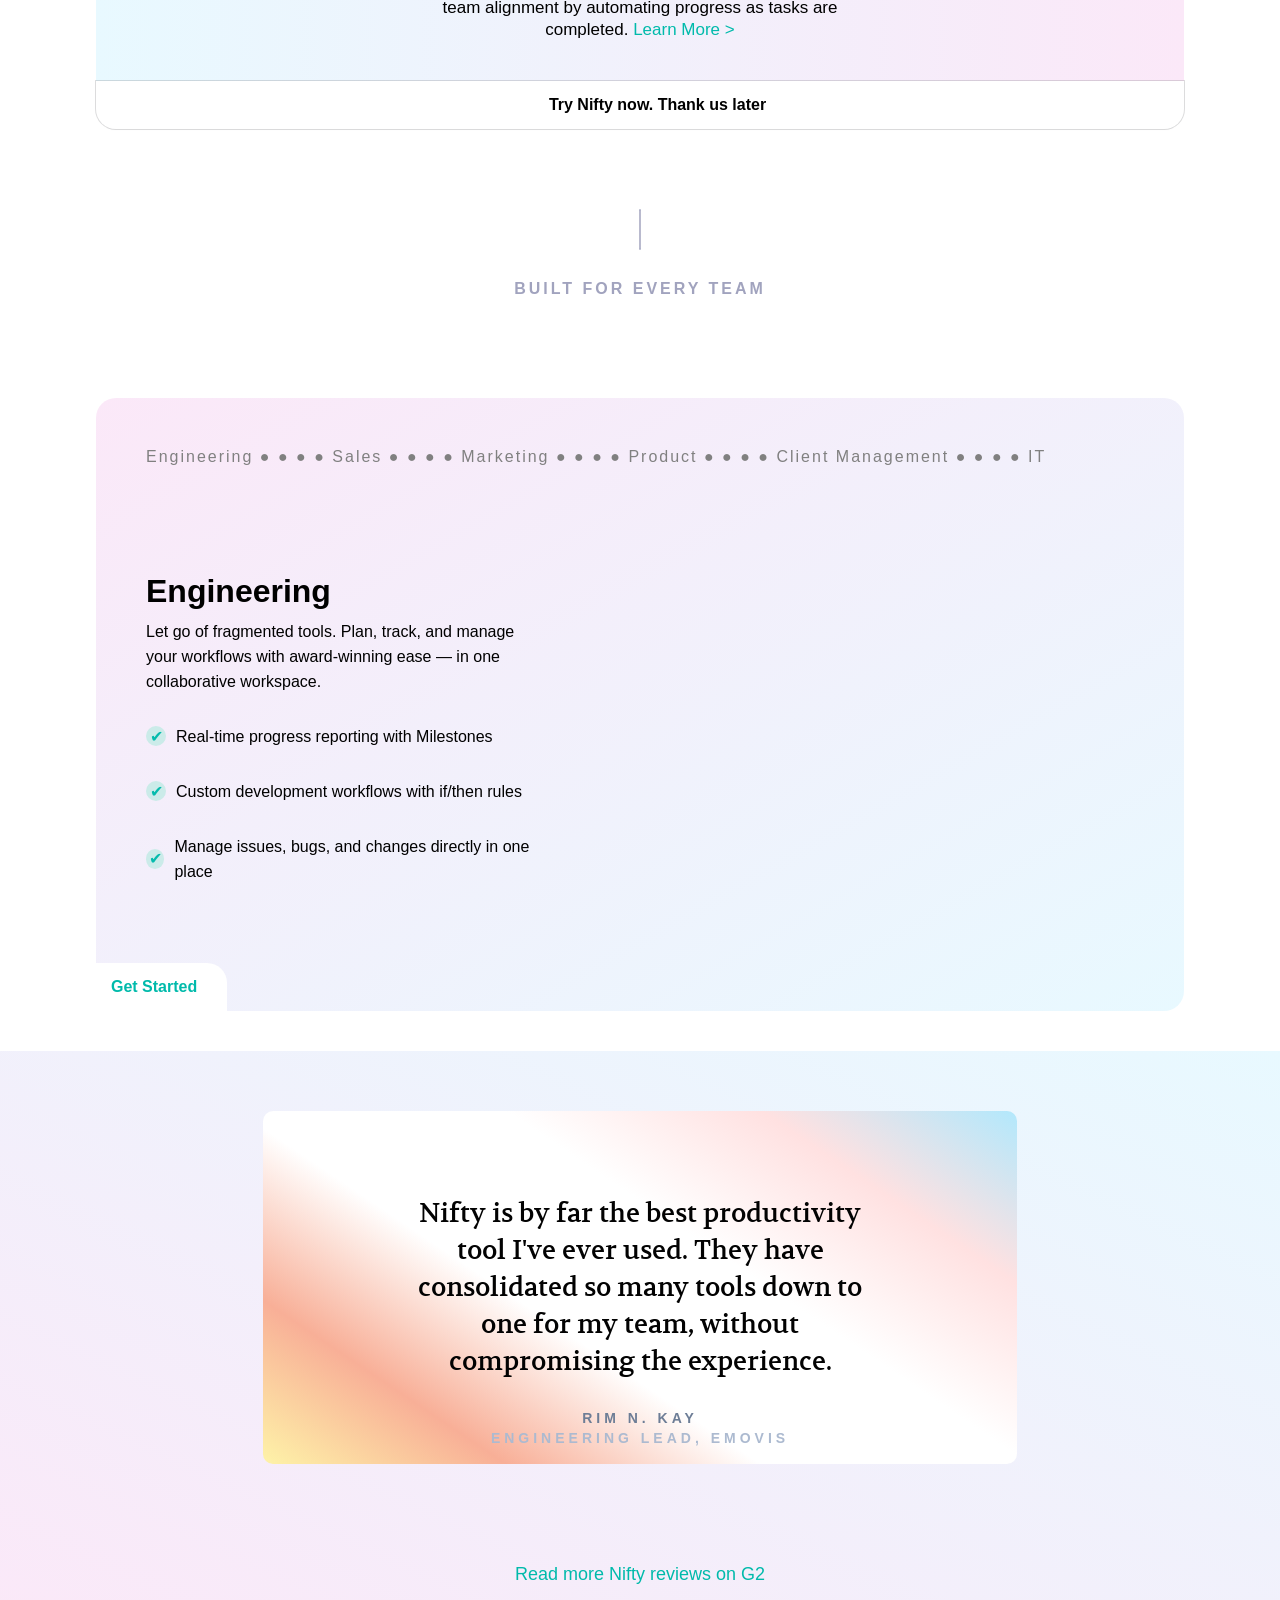
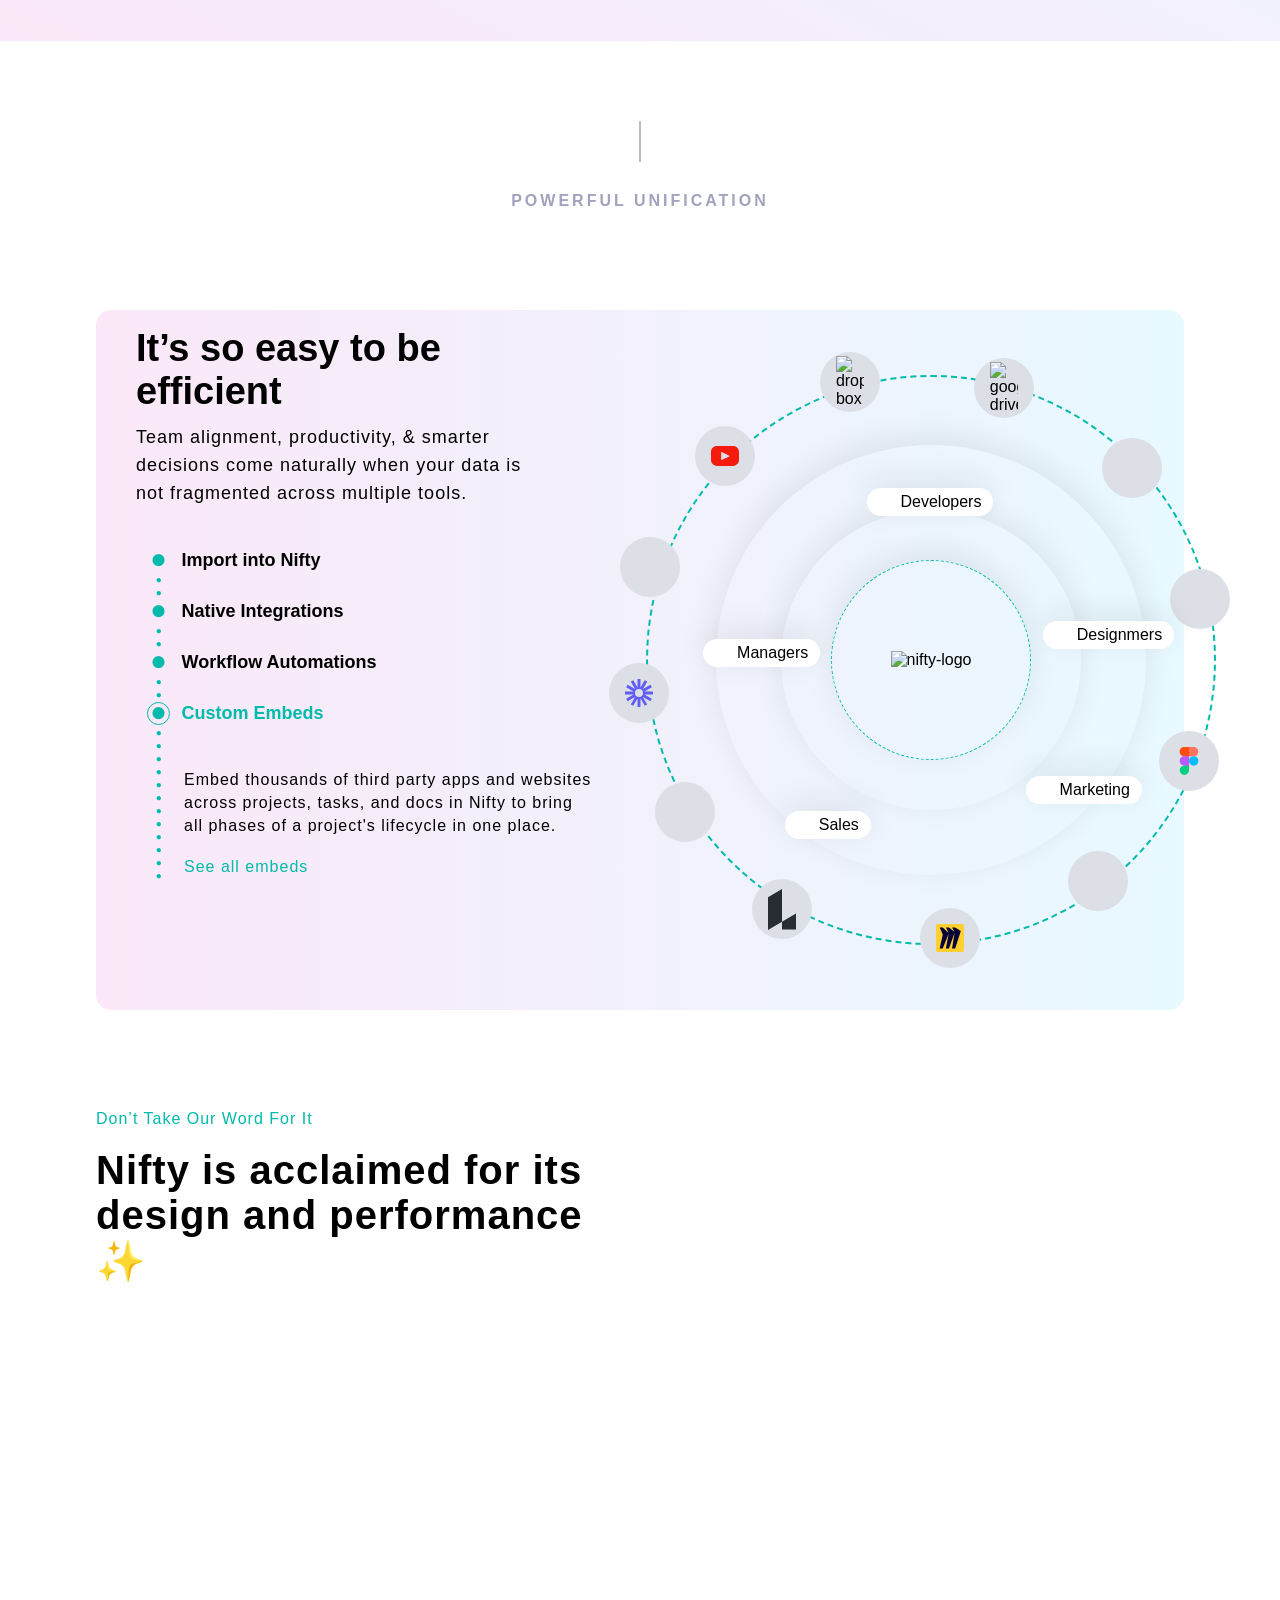
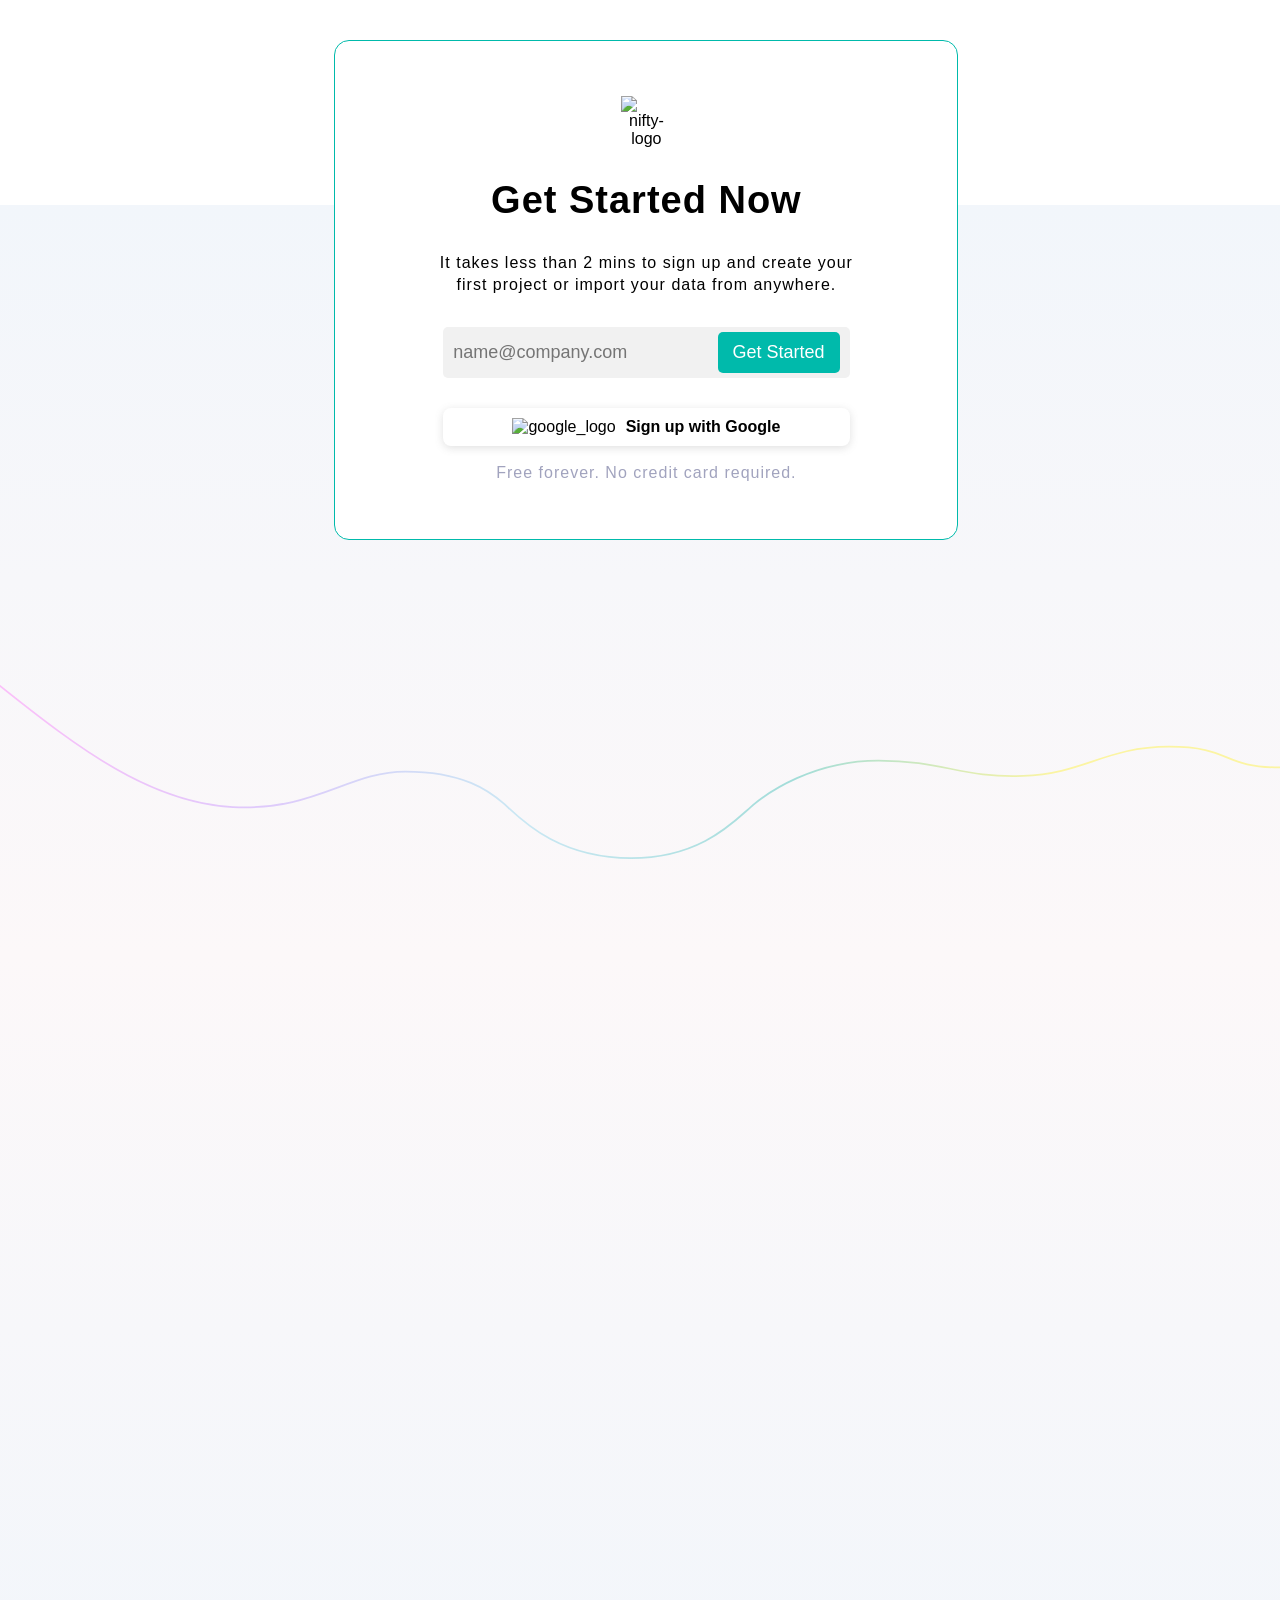
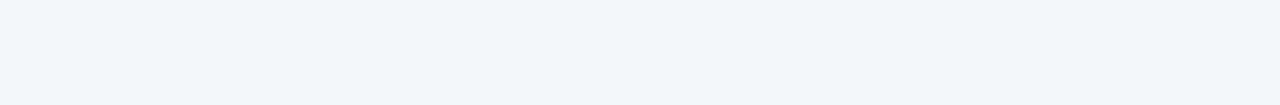
==== commit df615899: "day-3 milestone completed" ====
--- a/index.html
+++ b/index.html
@@ -8,8 +8,12 @@
     <title>Nifty: Project Management</title>
     <script src="https://kit.fontawesome.com/24c494a6b6.js" crossorigin="anonymous"></script>
     <link rel="shortcut icon" href="https://niftypm.com/_nuxt/img/nifty-logo-compact.ab551d5.svg" type="image/x-icon">
-    <link rel="stylesheet" href="styles.css/navbar.css">
-    <link rel="stylesheet" href="styles.css/index.css">
+    <link rel="preconnect" href="https://fonts.googleapis.com">
+    <link rel="preconnect" href="https://fonts.gstatic.com" crossorigin>
+    <link href="https://fonts.googleapis.com/css2?family=Volkhov:ital@1&display=swap" rel="stylesheet">
+    <link rel="stylesheet" href="styles/navbar.css">
+    <link rel="stylesheet" href="styles/index.css">
+    <link rel="stylesheet" href="styles/footer.css">
 </head>
 
 <body>
@@ -237,8 +241,8 @@
             <a href="index.html"><img src="https://niftypm.com/_nuxt/img/nifty-logo.eab2f7a.svg" alt="Nifty-logo"></a>
             <h1>Get started in less than 1 minute!</h1>
             <div>
-                <input type="email" placeholder="name@company.com">
-                <button>Get Started</button>
+                <input id="email" type="email" placeholder="name@company.com" required>
+                <button id="submit">Get Started</button>
             </div>
         </div>
     </div>
@@ -249,20 +253,278 @@
             <p>✙</p>
         </div>
         <div id="video_box">
-            <iframe src="https://www.youtube.com/embed/5GaV5EZX22o?autoplay=1" frameborder="0" encrypted-media" allowfullscreen="allowfullscreen"></iframe>
-        </div>
-    </div>
+            <iframe src="https://www.youtube.com/embed/5GaV5EZX22o?autoplay=1" frameborder="0" encrypted-media"
+                allowfullscreen="allowfullscreen"></iframe>
+        </div>
+    </div>
+
+
+    <!-- --------------------Chat Option-------------------- -->
+    <div id="chat">
+        <svg focusable="false" aria-hidden="true" viewBox="0 0 28 32" width="28" height="32">
+            <path
+                d="M28,32 C28,32 23.2863266,30.1450667 19.4727818,28.6592 L3.43749107,28.6592 C1.53921989,28.6592 0,27.0272 0,25.0144 L0,3.6448 C0,1.632 1.53921989,0 3.43749107,0 L24.5615088,0 C26.45978,0 27.9989999,1.632 27.9989999,3.6448 L27.9989999,22.0490667 L28,22.0490667 L28,32 Z M23.8614088,20.0181333 C23.5309223,19.6105242 22.9540812,19.5633836 22.5692242,19.9125333 C22.5392199,19.9392 19.5537934,22.5941333 13.9989999,22.5941333 C8.51321617,22.5941333 5.48178311,19.9584 5.4277754,19.9104 C5.04295119,19.5629428 4.46760991,19.6105095 4.13759108,20.0170667 C3.97913051,20.2124916 3.9004494,20.4673395 3.91904357,20.7249415 C3.93763774,20.9825435 4.05196575,21.2215447 4.23660523,21.3888 C4.37862552,21.5168 7.77411059,24.5386667 13.9989999,24.5386667 C20.2248893,24.5386667 23.6203743,21.5168 23.7623946,21.3888 C23.9467342,21.2215726 24.0608642,20.9827905 24.0794539,20.7254507 C24.0980436,20.4681109 24.0195551,20.2135019 23.8614088,20.0181333 Z">
+            </path>
+        </svg>
+        <!-- <svg focusable="false" viewBox="0 0 16 14" width="28" height="25" xmlns="http://www.w3.org/2000/svg"><path fill-rule="evenodd" clip-rule="evenodd" d="M.116 4.884l1.768-1.768L8 9.232l6.116-6.116 1.768 1.768L8 12.768.116 4.884z"></path></svg> -->
+    </div>
+
 
 
     <!-- ------------Readmore Nifty reviews on G2------------ -->
     <div id="G2">
-        
-    </div>
+        <div>
+            <div></div>
+            <p>
+                Nifty is by far the best productivity tool I've ever used.
+                They have consolidated so many tools down to one for my team, without compromising the experience.
+            </p>
+
+            <p>RIM N. KAY</p>
+            <p>ENGINEERING LEAD, EMOVIS</p>
+        </div>
+        <a href="https://www.g2.com/products/nifty-technologies-inc-nifty/reviews">Read more Nifty reviews on G2 <i
+                class="fa-sharp fa-solid fa-angle-right"></i></a>
+    </div>
+
 
     <div>
         <hr size="1" color="#a1a3be">
         <p>POWERFUL UNIFICATION</p>
     </div>
+
+
+    <!------------------- Powerful Unification ------------------->
+    <div id="unification">
+        <div>
+            <h1>It’s so easy to be efficient</h1>
+            <p>
+                Team alignment, productivity, & smarter decisions come naturally when your data is not fragmented across
+                multiple tools.
+            </p>
+            <table>
+                <tbody>
+                    <tr>
+                        <td> <span class="bb">●</span> </td>
+                        <td class="h">Import into Nifty</td>
+                    </tr>
+                    <tr>
+                        <td> <span>●</span> </td>
+                    </tr>
+                    <tr>
+                        <td> <span>●</span> </td>
+                    </tr>
+                    <tr>
+                        <td> <span class="bb">●</span> </td>
+                        <td class="h">Native Integrations</td>
+                    </tr>
+                    <tr>
+                        <td> <span>●</span> </td>
+                    </tr>
+                    <tr>
+                        <td> <span>●</span> </td>
+                    </tr>
+                    <tr>
+                        <td> <span class="bb">●</span> </td>
+                        <td class="h">Workflow Automations</td>
+                    </tr>
+                    <tr>
+                        <td> <span>●</span> </td>
+                    </tr>
+                    <tr>
+                        <td> <span>●</span> </td>
+                    </tr>
+                    <tr>
+                        <td> <span class="bb">●</span> </td>
+                        <td class="h">Custom Embeds</td>
+                    </tr>
+                    <tr>
+                        <td> <span>●</span> </td>
+                    </tr>
+                    <tr>
+                        <td> <span>●</span> </td>
+                    </tr>
+                    <tr>
+                        <td> <span>●</span> </td>
+                    </tr>
+                    <tr>
+                        <td> <span>●</span> </td>
+                    </tr>
+                    <tr>
+                        <td> <span>●</span> </td>
+                    </tr>
+                    <tr>
+                        <td> <span>●</span> </td>
+                    </tr>
+                    <tr>
+                        <td> <span>●</span> </td>
+                    </tr>
+                    <tr>
+                        <td> <span>●</span> </td>
+                    </tr>
+                    <tr>
+                        <td> <span>●</span> </td>
+                    </tr>
+                    <tr>
+                        <td> <span>●</span> </td>
+                    </tr>
+                    <tr>
+                        <td> <span>●</span> </td>
+                    </tr>
+                    <tr>
+                        <td> <span>●</span> </td>
+                    </tr>
+                </tbody>
+            </table>
+            <div>
+                <p>
+                    Embed thousands of third party apps and websites across projects, tasks, and docs in Nifty to bring
+                    all phases of a project's lifecycle in one place.
+                </p>
+                <a href="https://niftypm.com/integrations">See all embeds <i
+                        class="fa-sharp fa-solid fa-angle-right"></i></a>
+            </div>
+        </div>
+        <div>
+            <div id="rotating-circle">
+                <div class="rotating-icons">
+                    <img src="[data-uri]"
+                        alt="youtube-icon">
+                </div>
+                <div class="rotating-icons">
+                    <img src="https://niftypm.com/_nuxt/img/dropbox.2f4b880.svg" alt="drop-box">
+                </div>
+                <div class="rotating-icons">
+                    <img src="https://niftypm.com/_nuxt/img/gdrive.f17d909.svg" alt="google-drive">
+                </div>
+                <div class="rotating-icons">
+                    <img src="https://niftypm.com/_nuxt/img/gcalendar.8297cf2.svg" alt="">
+                </div>
+                <div class="rotating-icons">
+                    <img src="https://niftypm.com/_nuxt/img/gsheets.f91ed92.svg" alt="">
+                </div>
+                <div class="rotating-icons">
+                    <img src="[data-uri]"
+                        alt="">
+                </div>
+                <div class="rotating-icons">
+                    <img src="https://niftypm.com/_nuxt/img/invision.0d5ea8e.svg" alt="">
+                </div>
+                <div class="rotating-icons">
+                    <img src="[data-uri]"
+                        alt="">
+                </div>
+                <div class="rotating-icons">
+                    <img src="[data-uri]"
+                        alt="">
+                </div>
+                <div class="rotating-icons">
+                    <img src="https://niftypm.com/_nuxt/img/sketch.d3c0450.svg" alt="">
+                </div>
+                <div class="rotating-icons">
+                    <img src="[data-uri]"
+                        alt="">
+                </div>
+                <div class="rotating-icons">
+                    <img src="https://niftypm.com/_nuxt/img/typeform.464ca68.svg" alt="">
+                </div>
+            </div>
+            <div id="unification_circle">
+                <div id="unification_circle_1">
+                    <div class="profile">
+                        <img src="https://niftypm.com/_nuxt/img/manager.349f23f.png" alt="">
+                        <p>Managers</p>
+                    </div>
+                    <div class="profile">
+                        <img src="https://niftypm.com/_nuxt/img/developer.c4e1e2e.png" alt="">
+                        <p>Developers</p>
+                    </div>
+                    <div class="profile">
+                        <img src="https://niftypm.com/_nuxt/img/designer.197ec7b.png" alt="">
+                        <p>Designmers</p>
+                    </div>
+                    <div class="profile">
+                        <img src="https://niftypm.com/_nuxt/img/marketing.3d9697e.png" alt="">
+                        <p>Marketing</p>
+                    </div>
+                    <div class="profile">
+                        <img src="https://niftypm.com/_nuxt/img/sales.44a50d1.png" alt="">
+                        <p>Sales</p>
+                    </div>
+                    <div id="unification_circle_2">
+                        <div id="unification_circle_3">
+                            <div>
+                                <img src="https://niftypm.com/_nuxt/img/nifty-logo-compact.ab551d5.svg"
+                                    alt="nifty-logo">
+                            </div>
+                        </div>
+                    </div>
+                </div>
+            </div>
+        </div>
+    </div>
+
+    <!------------------------- Auto Carousal ------------------------->
+    <div>
+        <div>
+            <p>don’t take our word for it</p>
+            <h1>
+                Nifty is acclaimed for its
+                design and performance ✨
+            </h1>
+        </div>
+        <div>
+            <a
+                href="https://www.producthunt.com/posts/nifty-project-management-3-0?utm_source=badge-featured&utm_medium=badge&utm_souce=badge-nifty&#0045;project&#0045;management&#0045;3&#0045;0">
+                <img src="https://api.producthunt.com/widgets/embed-image/v1/featured.svg?post_id=330952&theme=light"
+                    alt="">
+            </a>
+        </div>
+    </div>
+
+
+
+
+    <!-------------------------- Common Footer -------------------------->
+    <footer>
+        <div id="upper-footer">
+            <div>
+                <img src="https://niftypm.com/_nuxt/img/nifty-logo-compact.ab551d5.svg" alt="nifty-logo">
+                <h1>Get Started Now</h1>
+                <p>It takes less than 2 mins to sign up and create your first project or import your data from anywhere.
+                </p>
+                <div>
+                    <input id="email" type="email" placeholder="name@company.com" required>
+                    <button id="submit">Get Started</button>
+                </div>
+                <a href="https://api.niftypm.com/auth/google">
+                    <img src="https://sso.masaischool.com/google.svg" alt="google_logo">
+                    <span>Sign up with Google</span>
+                </a>
+                <p>Free forever. No credit card required.</p>
+            </div>
+            <div>
+                <a href="https://www.g2.com/products/nifty-technologies-inc-nifty/reviews?utm_source=rewards-badge">
+                    <img src="https://niftypm.com/_nuxt/img/medal-2651.78561c1.svg" alt="">
+                </a>
+                <a href="https://www.g2.com/products/nifty-technologies-inc-nifty/reviews?utm_source=rewards-badge">
+                    <img src="https://niftypm.com/_nuxt/img/medal-2671.abe8328.svg" alt=""></a>
+                <a href="https://www.g2.com/products/nifty-technologies-inc-nifty/reviews?utm_source=rewards-badge">
+                    <img src="https://niftypm.com/_nuxt/img/medal-2659.521cffc.svg" alt="">
+                </a>
+                <a href="https://www.g2.com/products/nifty-technologies-inc-nifty/reviews?utm_source=rewards-badge">
+                    <img src="https://niftypm.com/_nuxt/img/medal-2696.defc16a.svg" alt="">
+                </a>
+                <a href="https://www.g2.com/products/nifty-technologies-inc-nifty/reviews?utm_source=rewards-badge">
+                    <img src="https://niftypm.com/_nuxt/img/medal-2640.333478a.svg" alt="">
+                </a>
+                <a href="https://www.g2.com/products/nifty-technologies-inc-nifty/reviews?utm_source=rewards-badge">
+                    <img src="https://niftypm.com/_nuxt/img/users-love-us.a93e7d7.svg" alt="">
+                </a>
+            </div>
+        </div>
+        <img src="[data-uri]" alt="curly-line">
+    </footer>
 </body>
 
 </html>
--- a/styles/navbar.css
+++ b/styles/navbar.css
@@ -0,0 +1,240 @@
+*{
+    margin: 0;
+    padding: 0;
+    box-sizing: border-box;
+    font-family: Inter, sans-serif;;
+}
+
+/* ---------------------------NAVBAR STARTED--------------------------- */
+
+nav{
+    width: 100%;
+    height: 55px;
+    background-color: rgba(255, 255, 255, 0.67);
+    backdrop-filter: blur(16px);
+    position: fixed;
+    top: 0;
+    left: 0;
+    padding: 0% 10%; 
+    display: flex;
+    justify-content: space-between;
+    align-items: center;
+    width: 100%;
+    z-index: 100;
+}
+
+nav>div{
+    height: 100%;
+    display: flex;
+    justify-content: space-between;
+    align-items: center;
+}
+
+nav>div:first-child{
+    width: 8%;
+}
+
+nav>div:first-child>a>img{
+    width: 100%;
+}
+
+#nav_middle{
+    width: 54%;
+    font-weight: 400;
+}
+
+#nav_middle>div{
+    cursor: pointer;
+    padding: 0px 10px;
+    height: inherit;
+    display: flex;
+    justify-content: space-between;
+    align-items: center;
+}
+
+#nav_middle>div:last-child{
+    color: #00baab;
+}
+
+#nav_middle>div:last-child:hover{
+    color: black;
+}
+
+#nav_middle>div>p:hover{
+    color: #00baab;
+}
+
+#nav_middle>div>p{
+    display: inline;
+}
+
+.drop_down{
+    margin-left: 8px;
+    width: 10px;
+}
+
+.goldy{
+    margin: 10px 0px;
+    color: rgb(231, 192, 0);
+}
+
+.triangle{
+    height: 15px;
+    width: 15px;
+    margin: -15px auto 0px;
+    rotate: 225deg;
+    box-shadow: rgba(0, 0, 0, 0.24) 2px 2px 0px 0px;
+}
+
+
+/* Features-part */
+#features_hover{
+    display: none;
+    position: absolute;
+    top: 50px;
+    left: 270px;
+    width: 350px;
+    padding: 10px;
+    box-shadow: rgba(0, 0, 0, 0.24) 0px 3px 8px;
+    background-color: white;
+    border-radius: 5px;
+}
+
+#features_hover>div>div{
+    display: flex;
+    justify-content: space-between;
+    align-items: center;
+    line-height: 30px;
+}
+
+#features_hover>div>div>div>a{
+    display: block;
+    color: black;
+    text-decoration: none;
+}
+
+#features_hover>div>div>div>a:hover{
+    color: #00baab;
+}
+
+#features:hover #features_hover{
+    display: block;
+}
+
+
+/* use-cases part */
+#use_cases_hover{
+    display: none;
+    position: absolute;
+    top: 50px;
+    left: 280px;
+    width: 530px;
+    padding: 10px;
+    box-shadow: rgba(0, 0, 0, 0.24) 0px 3px 8px;
+    background-color: white;
+    border-radius: 5px;
+}
+
+#use_cases_hover>div>div{
+    width: 80%;
+    display: flex;
+    justify-content: space-between;
+    align-items: center;
+    line-height: 30px;
+}
+
+#use_cases_hover>div>div>div>a{
+    display: block;
+    color: black;
+    text-decoration: none;
+}
+
+#use_cases_hover>div>div>div>a:hover{
+    color: #00baab;
+}
+
+#use_cases:hover #use_cases_hover{
+    display: block;
+}
+
+/* #resources over part */
+#resources_hover{
+    display: none;
+    position: absolute;
+    top: 50px;
+    left: 540px;
+    width: 280px;
+    padding: 10px;
+    box-shadow: rgba(0, 0, 0, 0.24) 0px 3px 8px;
+    background-color: white;
+    border-radius: 5px;
+}
+
+#resources_hover>div>div{
+    display: flex;
+    justify-content: space-between;
+    align-items: center;
+    line-height: 30px;
+}
+
+#resources_hover>div>div>div>a{
+    display: block;
+    color: black;
+    text-decoration: none;
+}
+
+#resources_hover>div>div>div>a:hover{
+    color: #00baab;
+}
+
+#resources:hover #resources_hover{
+    display: block;
+}
+
+nav>div:last-child{
+    width: 180px;
+}
+
+nav>div:last-child>a>button:first-child{
+    background-color: white;
+    padding: 6px 13px;
+    cursor: pointer;
+    border: none;
+    border-radius: 10px;
+    box-shadow: rgba(0, 0, 0, 0.085) 0px 3px 8px;
+    display: flex;
+    justify-content: center;
+    align-items: center;
+    font-weight: bold;
+    font-size: 17px;
+    color: black;
+    transition: color 0.3s ease-out;
+}
+
+nav>div:last-child>a{
+    text-decoration: none;
+}
+
+nav>div:last-child>a>button:first-child:hover{
+    color: #00baab;
+}
+
+nav>div:last-child>button:last-child{
+    background-color: #00baab;
+    padding: 6px 13px;
+    cursor: pointer;
+    border: none;
+    border-radius: 10px;
+    box-shadow: rgba(149, 157, 165, 0.2) 0px 8px 24px;
+    display: flex;
+    justify-content: center;
+    align-items: center;
+    font-weight: bold;
+    color: white;
+    font-size: 17px;
+    transition: background-color 0.4s ease-out;
+}
+
+nav>div:last-child>button:last-child:hover{
+    background-color: #00a497;
+}
--- a/styles/index.css
+++ b/styles/index.css
@@ -0,0 +1,1017 @@
+#upper_part {
+    height: 100vh;
+    width: 100%;
+    background-image: linear-gradient(to bottom, #fcf9f9, #f3f6fa);
+    display: flex;
+    padding-top: 55px;
+}
+
+#upper_part>img:first-child {
+    height: 260px;
+    width: 250px;
+    margin: 125px 10px 0px 100px;
+}
+
+#upper_part>div {
+    margin-top: 20px;
+    width: 780px;
+    height: 95%;
+}
+
+#vid {
+    background-color: #f3f6fa;
+    margin: auto;
+    height: 40%;
+    width: 90%;
+    border-radius: 10px;
+    padding: 10px;
+}
+
+#vid>div {
+    height: 100%;
+    width: 100%;
+    background-image: url("https://niftypm.com/_nuxt/img/large@1x.8a3e5ad.webp");
+    background-size: cover;
+    background-position: top;
+    border-radius: 10px;
+    display: flex;
+    flex-direction: column;
+    align-items: center;
+    justify-content: flex-end;
+    /* background: linear-gradient(to bottom, rgba(255, 255, 255, 0), rgba(255, 255, 255, 0.638)); */
+}
+
+#vid>div>div {
+    height: 100px;
+    width: 100px;
+    display: flex;
+    justify-content: center;
+    align-items: center;
+    border-radius: 50%;
+    margin-bottom: 55px;
+    background-color: white;
+    border: 0px solid #00baab;
+    cursor: pointer;
+    transition: background-color 0.5s ease-in, border 0.5s ease-in;
+}
+
+#vid>div>div:hover {
+    background-color: #edf9f7;
+    border: 1px solid #00baab;
+}
+
+.fa-play {
+    color: #00baab;
+    font-size: 40px;
+}
+
+#vid>div>div+p {
+    color: #00baab;
+    margin-bottom: 15px;
+}
+
+#vid+div {
+    width: 505px;
+    margin: auto;
+    height: 60%;
+    display: flex;
+    justify-content: space-around;
+    flex-direction: column;
+    align-items: center;
+    text-align: center;
+}
+
+#vid+div>h1 {
+    font-size: 42px;
+    margin-bottom: -15px;
+}
+
+#vid+div>h1>span>img {
+    width: 45px;
+}
+
+#vid+div>h1+p {
+    line-height: 28px;
+}
+
+#vid+div>div:nth-child(3) {
+    width: 90%;
+    background-color: #edeef2;
+    border-radius: 5px;
+    display: flex;
+    justify-content: space-between;
+    padding: 5px 10px;
+}
+
+#vid+div>div:nth-child(3)>input {
+    font-size: 18px;
+    color: gray;
+    background: transparent;
+    outline: none;
+    border: none;
+}
+
+#vid+div>div:nth-child(3)>button {
+    background-color: #00baab;
+    font-size: 18px;
+    border: none;
+    padding: 10px 15px;
+    color: white;
+    border-radius: 5px;
+}
+
+#vid+div>hr {
+    width: 95%;
+    margin-inline: auto;
+}
+
+#vid+div>hr+a {
+    width: 95%;
+    background-color: white;
+    border-radius: 8px;
+    box-shadow: rgba(99, 99, 99, 0.2) 0px 2px 8px 0px;
+    display: flex;
+    justify-content: center;
+    align-items: center;
+    padding: 10px 0px;
+    color: black;
+    text-decoration: none;
+}
+
+#vid+div>hr+a>span {
+    font-weight: 600;
+    margin-left: 10px;
+    color: black;
+    transition: color 0.3s ease-out;
+}
+
+#vid+div>hr+a>span:hover {
+    color: #00baab;
+}
+
+#vid+div>p:nth-child(6) {
+    color: #a1a3be;
+    margin-top: -15px;
+}
+
+#vid+div>div:last-child {
+    height: 20px;
+    width: 33px;
+    border-radius: 15px;
+    rotate: 90deg;
+    border: 1px solid rgb(223, 223, 223);
+    display: flex;
+    justify-content: flex-end;
+    align-items: center;
+    margin-bottom: -40px;
+    padding: 0px 5px;
+}
+
+#vid+div>div:last-child>div {
+    height: 5px;
+    width: 13px;
+    border-radius: 15px;
+    background-color: #00baab;
+    animation: upAndDown 2s ease-in-out infinite;
+}
+
+#upper_part>img:last-child {
+    height: 235px;
+    width: 180px;
+    margin: 420px 0px 0px 160px;
+}
+
+@keyframes upAndDown {
+    0% {
+        margin-right: 0px;
+    }
+
+    50% {
+        margin-right: 8px;
+    }
+
+    100% {
+        margin-right: 0px;
+    }
+
+}
+
+/* ========================Upper-second-part======================== */
+
+#upper_part_2 {
+    padding-top: 100px;
+    width: 100%;
+    height: 300px;
+    text-align: center;
+    color: #a1a3be;
+    font-weight: 600;
+}
+
+#upper_part_2>div {
+    margin: 70px auto;
+    width: 85%;
+    display: flex;
+    flex-wrap: wrap;
+    justify-content: space-evenly;
+    align-items: center;
+}
+
+#upper_part_2>div>img {
+    width: 10%;
+}
+
+#upper_part_2>hr {
+    margin: 80px auto 0px;
+    rotate: 90deg;
+    width: 40px;
+}
+
+#upper_part_2>hr+p {
+    margin: 50px 0px;
+    color: #a1a3be;
+    font-weight: 600;
+    letter-spacing: 3px;
+}
+
+/* =====================Roadmaps... Tasks... Discussions....===================== */
+
+#roadmaps {
+    width: 85%;
+    margin: 200px auto 100px;
+    border-radius: 20px;
+}
+
+#roadmaps>div:first-child {
+    display: flex;
+    flex-direction: column;
+    justify-content: space-around;
+    align-items: center;
+    background: linear-gradient(to right, #e8f9ff,
+            #fbe8f8);
+    padding-top: 50px;
+    border-radius: 20px 20px 0px 0px;
+    margin-top: 100px;
+}
+
+#roadmaps>div:first-child>div:first-child {
+    letter-spacing: 2px;
+    margin-bottom: 50px;
+}
+
+#roadmaps>div:first-child>div:first-child>span {
+    padding-bottom: 10px;
+}
+
+/* #roadmaps>div:first-child>div:first-child>span:first-child,
+#roadmaps>div:first-child>div:first-child>span:nth-child(2) {
+    color: #00baab;
+} */
+
+#roadmaps>div:first-child>div:first-child>span {
+    color: gray;
+}
+
+#roadmaps>div:first-child>h1+p {
+    margin: 20px 0px 0px;
+    width: 42%;
+    text-align: center;
+    line-height: 22px;
+    font-size: 17px;
+}
+
+#roadmaps>div:first-child>h1+p::after {
+    content: "Learn More >";
+    color: #00baab;
+    cursor: pointer;
+}
+
+#roadmaps>div:first-child>img {
+    margin-top: 40px;
+    width: 80%;
+    border-radius: 10px 10px 0px 0px;
+}
+
+#roadmaps>div:last-child {
+    display: flex;
+    justify-content: center;
+    align-items: center;
+    box-shadow: rgba(0, 0, 0, 0.02) 0px 1px 3px 0px, rgba(27, 31, 35, 0.15) 0px 0px 0px 1px;
+    border-radius: 0px 0px 20px 20px;
+    padding: 15px;
+    font-weight: 600;
+    cursor: pointer;
+}
+
+#roadmaps>div:last-child:hover {
+    color: #00baab;
+}
+
+#roadmaps>div:last-child>img {
+    width: 25px;
+    margin-right: 10px;
+}
+
+
+
+#roadmaps+div>hr {
+    margin: 60px auto 0px;
+    rotate: 90deg;
+    width: 40px;
+}
+
+#roadmaps+div>hr+p {
+    margin: 50px 0px;
+    color: #a1a3be;
+    font-weight: 600;
+    letter-spacing: 3px;
+    text-align: center;
+}
+
+
+/* =================Engineering... Sales... Marketing...================= */
+
+#engineering {
+    width: 85%;
+    margin: 40px auto;
+    border-radius: 20px;
+}
+
+#engineering>div:first-child {
+    display: flex;
+    flex-direction: column;
+    justify-content: space-around;
+    background: linear-gradient(to bottom right, #fbe8f8, #e8f9ff);
+    padding: 50px;
+    border-radius: 20px 20px 20px 0px;
+    margin-top: 100px;
+}
+
+#engineering>div:first-child>div:first-child {
+    letter-spacing: 2px;
+    margin-bottom: 50px;
+}
+
+#engineering>div:first-child>div:first-child>span {
+    padding-bottom: 10px;
+}
+
+/* #engineering>div:first-child>div:first-child>span:first-child,
+#engineering>div:first-child>div:first-child>span:nth-child(2) {
+    color: #00baab;
+} */
+
+#engineering>div:first-child>div:first-child>span {
+    color: gray;
+}
+
+#engineering>div:first-child>div:last-child {
+    display: flex;
+    justify-content: space-between;
+    align-items: center;
+}
+
+#engineering>div:first-child>div:last-child>div {
+    width: 40%;
+    line-height: 25px;
+}
+
+#engineering>div:first-child>div:last-child>div>p {
+    margin: 15px 0px;
+}
+
+#engineering>div:first-child>div:last-child>div>div {
+    display: flex;
+    justify-content: flex-start;
+    align-items: center;
+}
+
+#engineering>div:first-child>div:last-child>div>div>p {
+    margin: 15px 0px;
+    display: flex;
+    align-items: center;
+
+}
+
+#engineering>div:first-child>div:last-child>div>div>span {
+    height: 20px;
+    width: 20px;
+    display: flex;
+    justify-content: center;
+    align-items: center;
+    background-color: #cbebe9;
+    border-radius: 50%;
+    color: #05bbad;
+    margin-right: 10px;
+}
+
+#engineering>div:first-child>div:last-child>div:last-child {
+    height: 480px;
+    width: 60%;
+    overflow: hidden;
+    margin-right: -35px;
+    margin-bottom: -35px;
+}
+
+#engineering>div:first-child>div:last-child>div>img {
+    width: 100%;
+}
+
+#engineering>div:last-child {
+    margin-top: -48px;
+    width: 12%;
+    border-radius: 0px 20px 0px 0px;
+    padding: 15px;
+    font-weight: 600;
+    cursor: pointer;
+    color: #00baab;
+    background-color: white;
+}
+
+#engineering>div:last-child:hover {
+    color: black;
+}
+
+
+/* ===============================Sign up===============================  */
+
+#sign_up {
+    position: fixed;
+    top: 0;
+    left: 0;
+    background-color: #a1a3be;
+    background-color: rgba(0, 0, 0, 0.2);
+    width: 100%;
+    height: 100vh;
+    display: flex;
+    justify-content: center;
+    align-items: center;
+    visibility: hidden;
+}
+
+#sign_up>div:first-child {
+    position: fixed;
+    top: 60px;
+    right: -12px;
+    background-color: brown;
+    color: white;
+    padding: 10px 25px;
+    border-radius: 16px;
+    font-size: 28px;
+    cursor: pointer;
+}
+
+#sign_up>div:first-child>p {
+    rotate: 45deg;
+}
+
+#sign_up_box {
+    width: 38%;
+    height: 50%;
+    background: url("https://niftypm.com/_nuxt/img/flying-papers.1f279aa.png");
+    background-position: center;
+    background-size: cover;
+    display: flex;
+    flex-direction: column;
+    justify-content: space-around;
+    align-items: center;
+    text-align: center;
+    padding: 40px;
+    border-radius: 10px;
+}
+
+#sign_up_box>a>img {
+    width: 140px;
+}
+
+#sign_up_box>div {
+    width: 90%;
+    background-color: #edeef2;
+    border-radius: 5px;
+    display: flex;
+    justify-content: space-between;
+    padding: 5px 10px;
+}
+
+#sign_up_box>div>input {
+    font-size: 18px;
+    color: gray;
+    background: transparent;
+    outline: none;
+    border: none;
+}
+
+#sign_up_box>div>button {
+    background-color: #00baab;
+    font-size: 18px;
+    border: none;
+    padding: 10px 15px;
+    color: white;
+    border-radius: 5px;
+}
+
+
+
+/* =============================Video Player============================= */
+
+#video_player {
+    position: fixed;
+    top: 0;
+    left: 0;
+    background-color: #a1a3be;
+    background-color: rgba(0, 0, 0, 0.2);
+    width: 100%;
+    height: 100vh;
+    display: flex;
+    justify-content: center;
+    align-items: center;
+    visibility: hidden;
+}
+
+
+#close_video_player {
+    position: fixed;
+    top: 60px;
+    right: -12px;
+    background-color: brown;
+    color: white;
+    padding: 10px 25px;
+    border-radius: 16px;
+    font-size: 28px;
+    cursor: pointer;
+}
+
+#close_video_player>p {
+    rotate: 45deg;
+}
+
+#video_box {
+    width: 70%;
+    height: 75%;
+    background-color: #a1a3be;
+    display: flex;
+    flex-direction: column;
+    justify-content: space-around;
+    align-items: center;
+    text-align: center;
+    padding: 15px;
+    border-radius: 10px;
+}
+
+#video_box>iframe {
+    height: 100%;
+    width: 100%;
+}
+
+
+
+/* ==========================Chat Option========================== */
+#chat {
+    height: 60px;
+    width: 60px;
+    font-size: 30px;
+    position: fixed;
+    bottom: 20px;
+    right: 20px;
+    background-color: #00baab;
+    color: #00baab;
+    border-radius: 50%;
+    display: flex;
+    justify-content: center;
+    align-items: center;
+    cursor: pointer;
+}
+
+#chat>svg path {
+    fill: rgb(255, 255, 255);
+}
+
+
+
+
+/* ================Readmore Nifty reviews on G2================ */
+#G2 {
+    width: 100%;
+    height: 590px;
+    background: linear-gradient(to bottom left, #e8f9ff, #fbe8f8);
+    padding: 60px;
+    margin-bottom: 100px;
+}
+
+#G2>div:first-child {
+    width: 65%;
+    height: 75%;
+    background-color: #fef3a8;
+    background-image: linear-gradient(34deg, #fef3a8 0%, #f8af97 19%, #ffffff 39%, #ffffff 60%, #ffe1e1 80%, #b2e8fc 100%);
+    border-radius: 10px;
+    text-align: center;
+    display: flex;
+    flex-direction: column;
+    justify-content: space-around;
+    align-items: center;
+    padding: 0px 146px;
+    margin-inline: auto;
+}
+
+#G2>div:first-child>div:first-child {
+    background: url("[data-uri]…uMjgxMyAzMi4xWiIgZmlsbD0iIzZEN0Q5NiIvPgo8L3N2Zz4K");
+    width: 35%;
+    margin: 20px auto;
+}
+
+#G2>div:first-child>p:nth-child(2) {
+    font-family: 'Volkhov', serif;
+    font-size: 26px;
+    line-height: 37px;
+    color: #020202;
+}
+
+#G2>div:first-child>p:nth-child(3) {
+    color: #6d7d96;
+    font-size: 14px;
+    line-height: 22px;
+    font-weight: 600;
+    letter-spacing: 4px;
+    margin-top: 0px;
+    margin-bottom: -30px;
+}
+
+#G2>div:first-child>p:nth-child(4) {
+    color: #acbad0;
+    font-size: 14px;
+    line-height: 22px;
+    font-weight: 600;
+    letter-spacing: 4px;
+}
+
+#G2>a:last-child {
+    font-size: 18px;
+    text-align: center;
+    color: #00baab;
+    text-decoration: none;
+    display: block;
+    margin: 100px auto;
+}
+
+#G2>a:last-child:hover {
+    text-decoration: underline;
+}
+
+
+#G2+div>hr {
+    margin: 60px auto 0px;
+    rotate: 90deg;
+    width: 40px;
+    /* background: linear-gradient(to right, rgb(208, 18, 18), white); */
+}
+
+#G2+div>hr+p {
+    margin: 50px 0px;
+    color: #a1a3be;
+    font-weight: 600;
+    letter-spacing: 3px;
+    text-align: center;
+}
+
+
+
+/*======================= Powerful Unification =======================*/
+#unification {
+    width: 85%;
+    height: 700px;
+    margin: 100px auto 100px;
+    border-radius: 15px;
+    background: linear-gradient(to right, #fbe8f8, #e8f9ff);
+    display: flex;
+    justify-content: space-around;
+    align-items: center;
+    padding: 20px;
+}
+
+#unification>div:first-child {
+    width: 45%;
+    padding: 0px 20px;
+}
+
+#unification>div:first-child>h1 {
+    font-size: 38px;
+    font-weight: 700;
+}
+
+#unification>div:first-child>p {
+    line-height: 28px;
+    margin: 10px 0px;
+    font-size: 18px;
+    font-weight: 500;
+    letter-spacing: 1px;
+}
+
+#unification table {
+    margin-top: 40px;
+    width: 400px;
+}
+
+#unification table td:first-child {
+    display: flex;
+    justify-content: center;
+    align-items: center;
+    color: #00baab;
+    font-size: 10px;
+}
+
+#unification table+div {
+    position: relative;
+    top: -115px;
+    left: 48px;
+    height: 110px;
+    width: 410px;
+    letter-spacing: 1px;
+    color: black;
+    line-height: 23px;
+}
+
+#unification table+div>a {
+    display: block;
+    margin-top: 18px;
+    color: #00baab;
+    text-decoration: none;
+}
+
+#unification table+div>a:hover {
+    text-decoration: underline;
+}
+
+#unification table tr:nth-child(10)>td:first-child>span {
+    border: 1px solid #00baab;
+}
+
+#unification table tr:nth-child(10)>td:last-child {
+    color: #00baab;
+}
+
+.bb {
+    height: 23px;
+    width: 23px;
+    display: flex;
+    justify-content: center;
+    align-items: center;
+    color: #00baab;
+    font-weight: bolder;
+    border-radius: 50%;
+    font-size: 28px;
+    padding-bottom: 4px;
+}
+
+.h {
+    font-size: 18px;
+    font-weight: bold;
+    cursor: pointer;
+}
+
+#unification>div:last-child {
+    width: 65%;
+    position: relative;
+}
+
+#unification_circle {
+    margin-left: 80px;
+    height: 570px;
+    width: 570px;
+    border: 2px dashed #00baab;
+    border-radius: 50%;
+    display: flex;
+    justify-content: center;
+    align-items: center;
+}
+
+
+
+#unification_circle_1 {
+    height: 430px;
+    width: 430px;
+    /* border: 2px solid blue; */
+    border-radius: 50%;
+    display: flex;
+    justify-content: center;
+    align-items: center;
+    box-shadow: 0 -8px 32px rgb(0 0 0 / 8%);
+    position: relative;
+}
+
+#unification_circle_2 {
+    height: 300px;
+    width: 300px;
+    /* border: 2px solid blue; */
+    border-radius: 50%;
+    display: flex;
+    justify-content: center;
+    align-items: center;
+    box-shadow: 0 -8px 32px rgb(0 0 0 / 8%);
+}
+
+#unification_circle_3 {
+    height: 200px;
+    width: 200px;
+    border: 1px dashed #00baab;
+    border-radius: 50%;
+    display: flex;
+    justify-content: center;
+    align-items: center;
+    box-shadow: 0 -8px 32px rgb(0 0 0 / 8%);
+    padding: 50px;
+}
+
+.profile {
+    box-shadow: 0 -8px 32px rgb(0 0 0 / 8%);
+    display: flex;
+    justify-content: space-between;
+    align-items: center;
+    height: 28px;
+    /* width: 115px; */
+    position: absolute;
+    padding: 6px;
+    border-radius: 15px;
+    background-color: white;
+}
+
+.profile>p {
+    margin: 6px;
+}
+
+.profile>img {
+    width: 22px;
+}
+
+#unification_circle_1>div:nth-child(1) {
+    top: 45%;
+    left: -3%;
+}
+
+#unification_circle_1>div:nth-child(2) {
+    top: 10%;
+    left: 35%;
+}
+
+#unification_circle_1>div:nth-child(3) {
+    top: 41%;
+    left: 76%;
+}
+
+#unification_circle_1>div:nth-child(4) {
+    top: 77%;
+    left: 72%;
+}
+
+#unification_circle_1>div:nth-child(5) {
+    top: 85%;
+    left: 16%;
+}
+
+#unification_circle_3>div>img {
+    width: 100%;
+}
+
+
+
+
+#rotating-circle {
+    position: absolute;
+    top: 0;
+    left: 11%;
+    height: 570px;
+    width: 570px;
+    border-radius: 50%;
+    animation: rotation 39s linear infinite;
+}
+
+@keyframes rotation {
+    100% {
+        transform: rotate(360deg);
+    }
+}
+
+
+
+.rotating-icons {
+    position: absolute;
+    height: 60px;
+    width: 60px;
+    display: flex;
+    justify-content: center;
+    align-items: center;
+    background-color: #dce0e6;
+    border-radius: 50%;
+    padding: 16px;
+}
+
+.rotating-icons>img {
+    width: 100%;
+    animation: reverseRotate 39s linear infinite;
+}
+
+@keyframes reverseRotate {
+    100% {
+        transform: rotate(-360deg);
+    }
+}
+
+.rotating-icons:nth-child(1) {
+    top: 9%;
+    left: 10%;
+}
+
+.rotating-icons:nth-child(2) {
+    top: -4%;
+    left: 32%;
+}
+
+.rotating-icons:nth-child(3) {
+    top: -3%;
+    left: 59%;
+}
+
+.rotating-icons:nth-child(4) {
+    top: 11%;
+    right: 8%;
+}
+
+.rotating-icons:nth-child(5) {
+    top: 34%;
+    right: -4%;
+}
+
+.rotating-icons:nth-child(6) {
+    bottom: 27%;
+    right: -2%;
+}
+
+.rotating-icons:nth-child(7) {
+    bottom: 6%;
+    right: 14%;
+}
+
+.rotating-icons:nth-child(8) {
+    bottom: -4%;
+    right: 40%;
+}
+
+.rotating-icons:nth-child(9) {
+    bottom: 1%;
+    left: 20%;
+}
+
+.rotating-icons:nth-child(10) {
+    bottom: 18%;
+    left: 3%;
+}
+
+.rotating-icons:nth-child(11) {
+    bottom: 39%;
+    left: -5%;
+}
+
+.rotating-icons:nth-child(12) {
+    bottom: 61%;
+    left: -3%;
+}
+
+
+
+
+/* =================Automatic Carousal starting from here================= */
+
+#unification+div {
+    width: 85%;
+    margin: 50px auto;
+    display: flex;
+    justify-content: space-between;
+}
+
+#unification+div>div:first-child {
+    width: 50%;
+    padding-right: 20px;
+}
+
+#unification+div>div:first-child>p {
+    letter-spacing: 1px;
+    color: #00baab;
+    text-transform: capitalize;
+}
+
+#unification+div>div:first-child>h1 {
+    letter-spacing: 1px;
+    font-size: 40px;
+    font-weight: 600;
+    margin: 20px 0px;
+}
+
+#unification+div>div:last-child {
+    display: flex;
+    justify-content: flex-end;
+    align-items: flex-end;
+    padding-right: 20px;
+}
+
+
+
+
+/* =========================== Common Footer =========================== */
--- a/styles/footer.css
+++ b/styles/footer.css
@@ -0,0 +1,126 @@
+
+footer {
+    width: 100%;
+    height: 1500px;
+    background-color: #f2f6fb;
+    background-image: linear-gradient(0deg, #f2f6fb 0%, #fcf8f9 50%, #f2f6fb 100%);
+    margin-top: 500px;
+    position: relative;
+    top: 0;
+    left: 0;
+}
+
+#upper-footer{
+    width: 65%;
+    position: absolute;
+    top: -11%;
+    left: 18%;
+}
+
+#upper-footer>div:first-child{
+    width: 75%;
+    height: 500px;
+    margin-inline: auto;
+    border: 1px solid #00baab;
+    border-radius: 15px;
+    background-color: white;
+    padding: 40px;
+    display: flex;
+    flex-direction: column;
+    justify-content: space-around;
+    align-items: center;
+    text-align: center;
+}
+
+#upper-footer>div:first-child>img{
+    width: 50px;
+}
+
+#upper-footer>div:first-child>h1{
+    font-size: 38px;
+    letter-spacing: 1px;
+    font-weight: 600;
+}
+
+#upper-footer>div:first-child>p{
+    width: 80%;
+    letter-spacing: 1px;
+    line-height: 22px;
+}
+
+#upper-footer>div:first-child>div{
+    width: 75%;
+    background-color: #f1f1f1;
+    border-radius: 5px;
+    display: flex;
+    justify-content: space-between;
+    padding: 5px 10px;
+}
+
+#upper-footer>div:first-child>div>input{
+    font-size: 18px;
+    color: gray;
+    background: transparent;
+    outline: none;
+    border: none;
+}
+
+#upper-footer>div:first-child>div>button{
+    background-color: #00baab;
+    font-size: 18px;
+    border: none;
+    padding: 10px 15px;
+    color: white;
+    border-radius: 5px;
+}
+
+#upper-footer>div:first-child>a{
+    width: 75%;
+    background-color: white;
+    border-radius: 8px;
+    box-shadow: rgba(99, 99, 99, 0.2) 0px 2px 8px 0px;
+    display: flex;
+    justify-content: center;
+    align-items: center;
+    padding: 10px 5px;
+    color: black;
+    text-decoration: none;
+}
+
+#upper-footer>div:first-child>a>span{
+    font-weight: 600;
+    margin-left: 10px;
+    color: black;
+    transition: color 0.3s ease-out;
+}
+
+#upper-footer>div:first-child>a>span:hover{
+    color: #00baab;
+}
+
+#upper-footer>div:first-child>p:last-child{
+    color: #a1a3be;
+    margin-top: -15px;
+}
+
+#upper-footer>div:last-child{
+    display: flex;
+    justify-content: center;
+    align-items: center;
+    margin-top: 25px;
+}
+
+#upper-footer>div:last-child>a{
+    width: 85px;
+}
+
+#upper-footer>div:last-child>a>img{
+    width: 100%;
+}
+
+
+#upper-footer+img{
+    width: 100%;
+    position: relative;
+    top: 32%;
+}
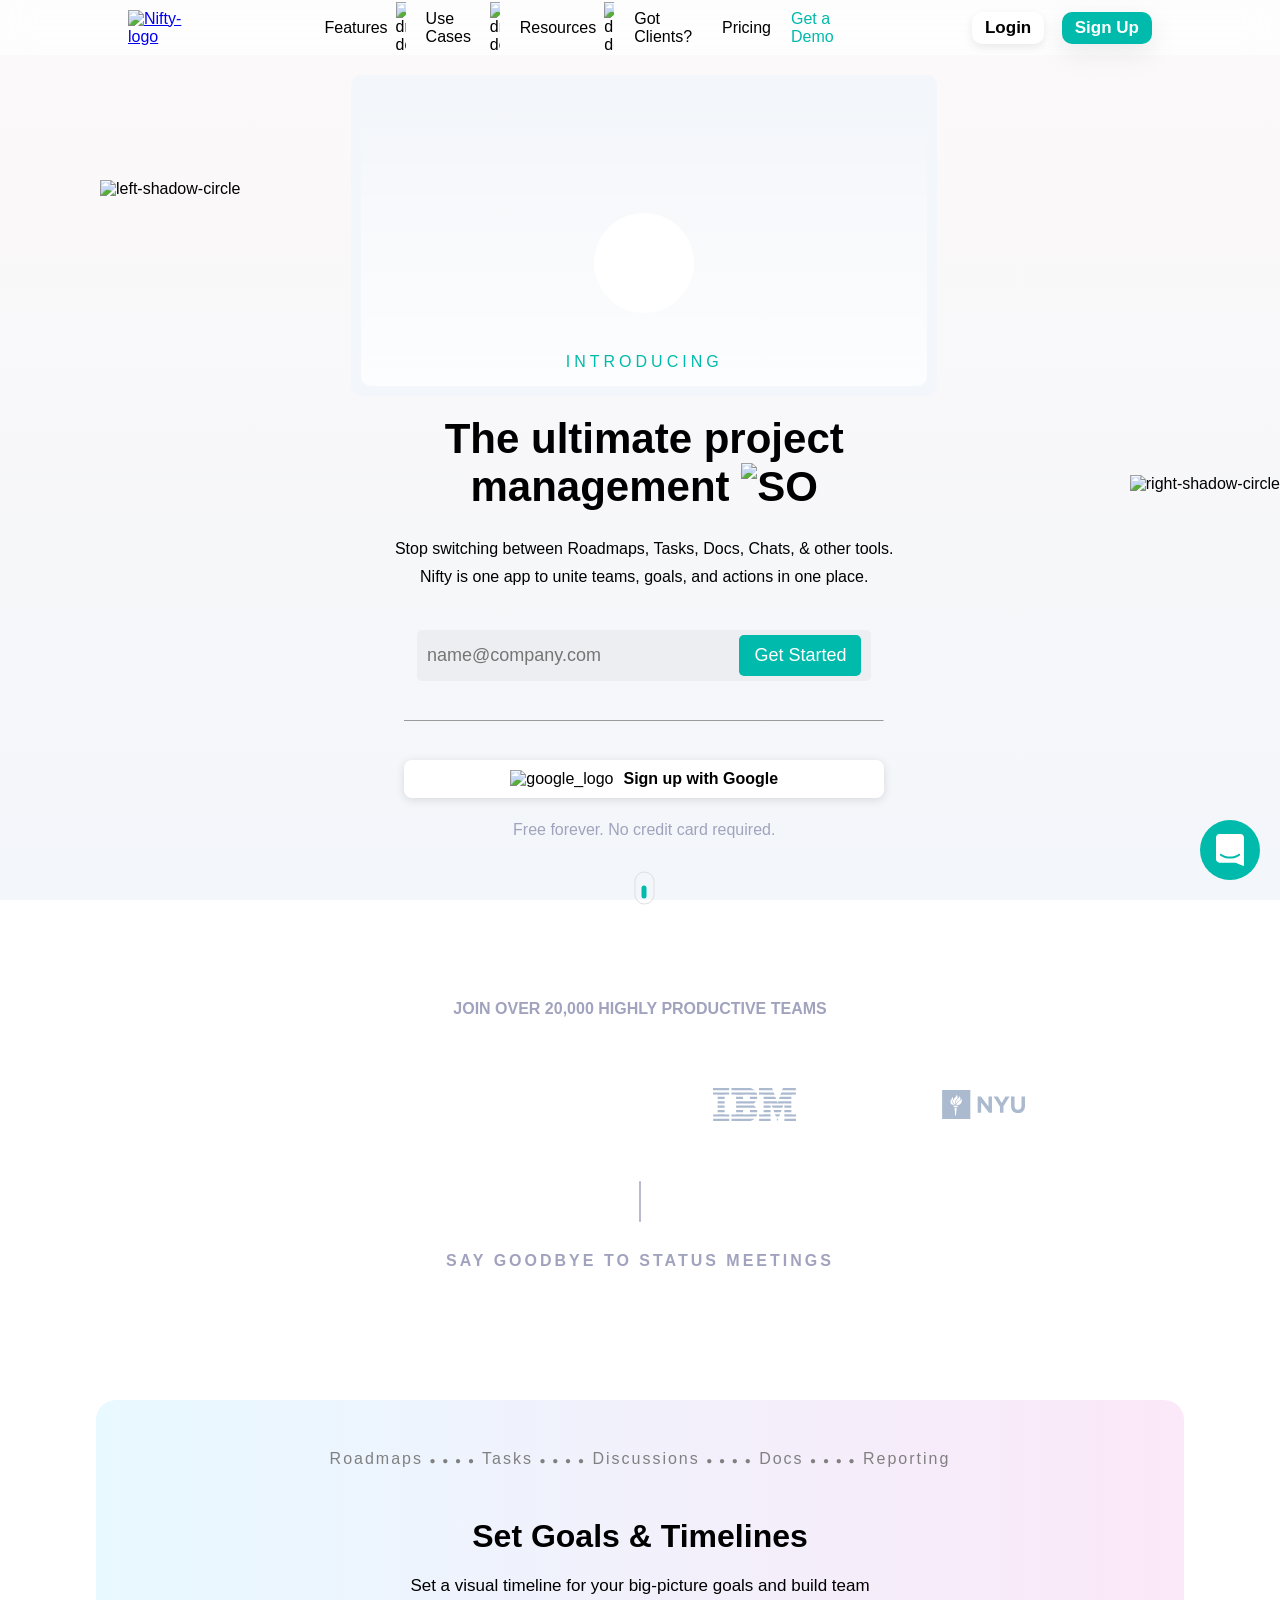
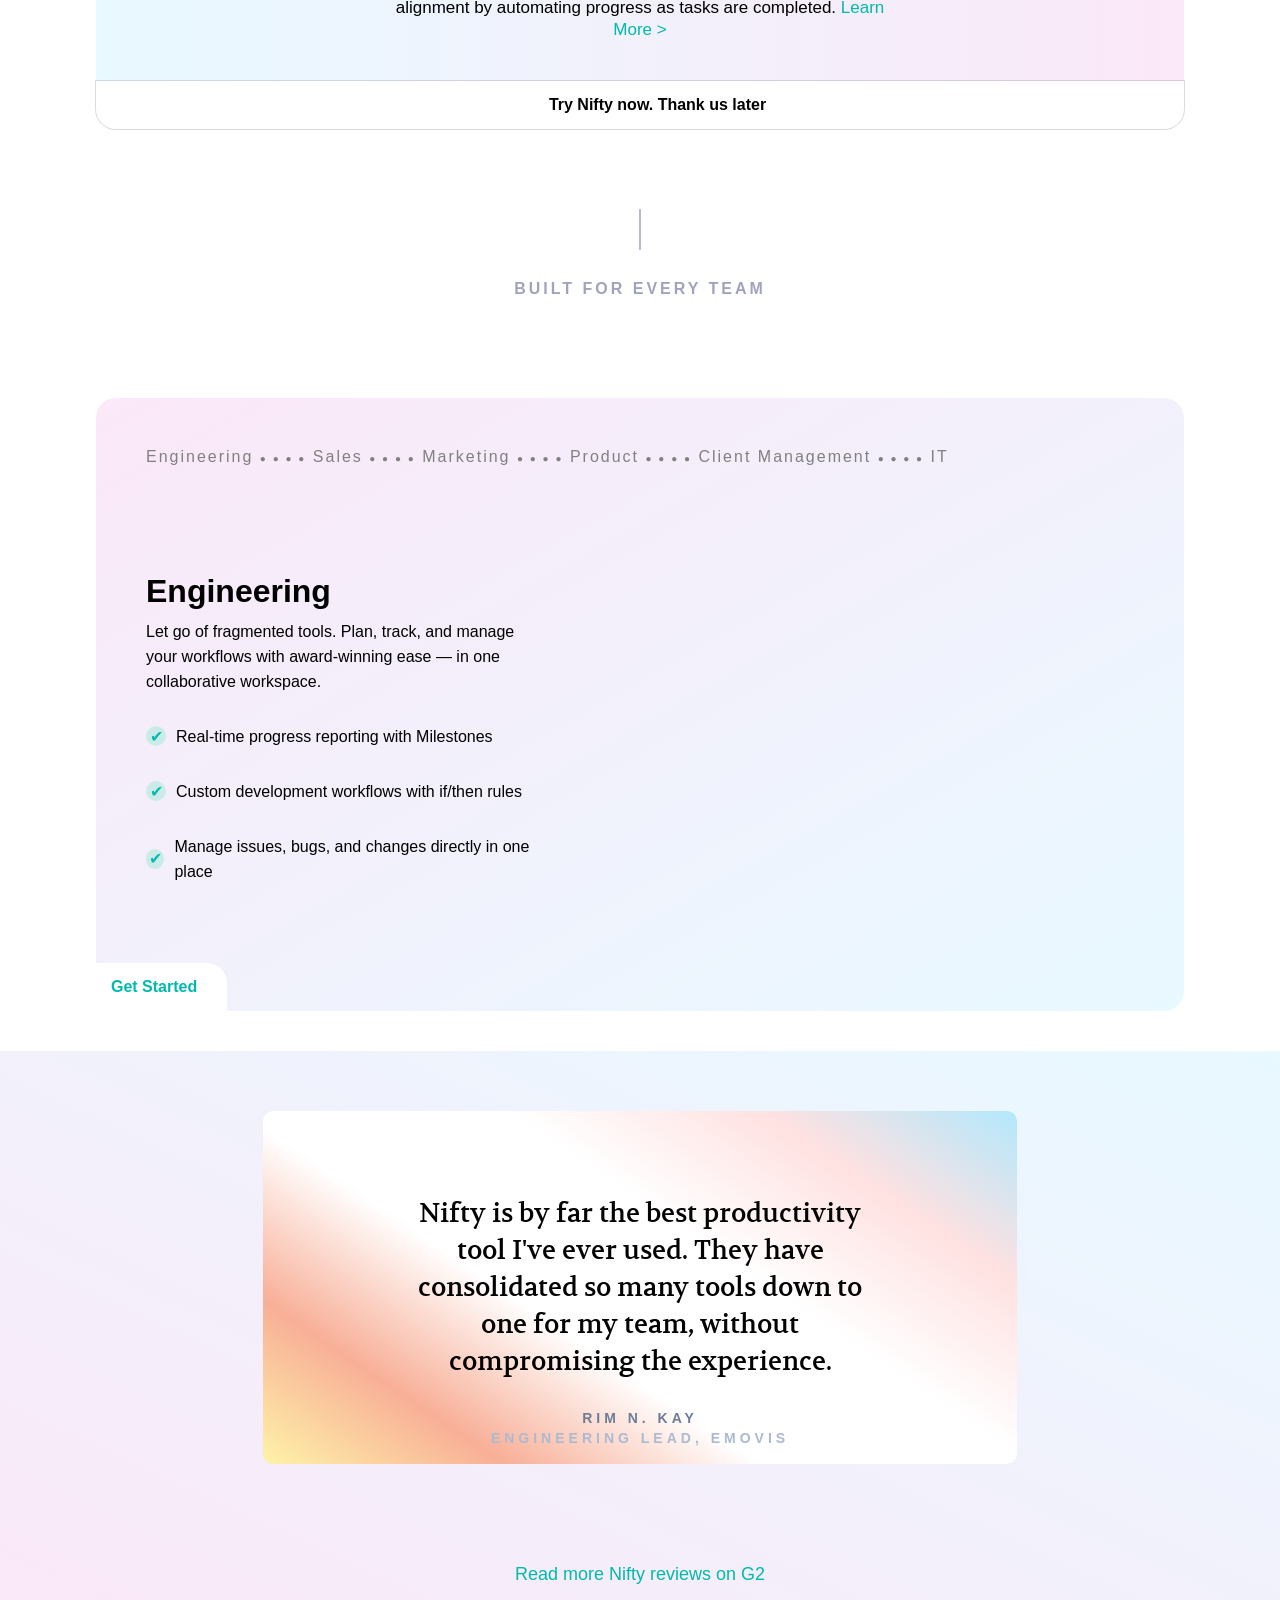
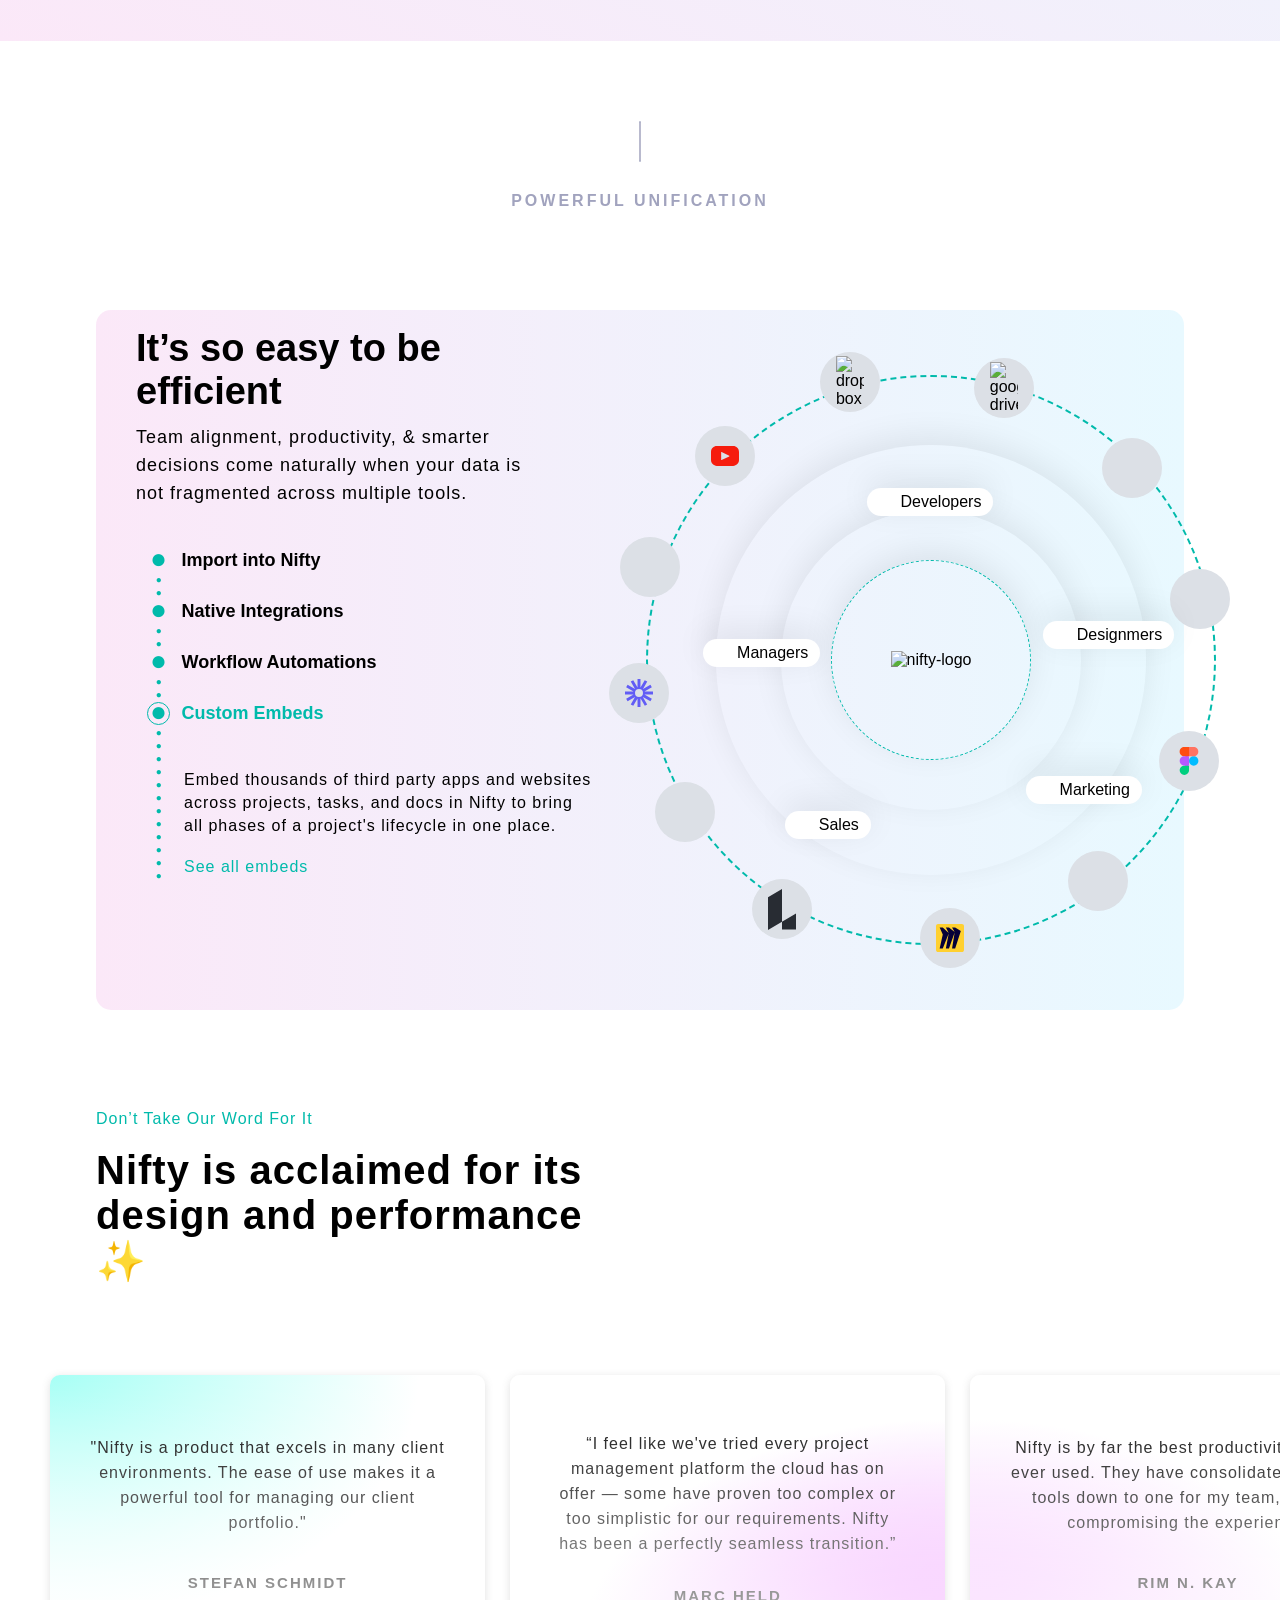
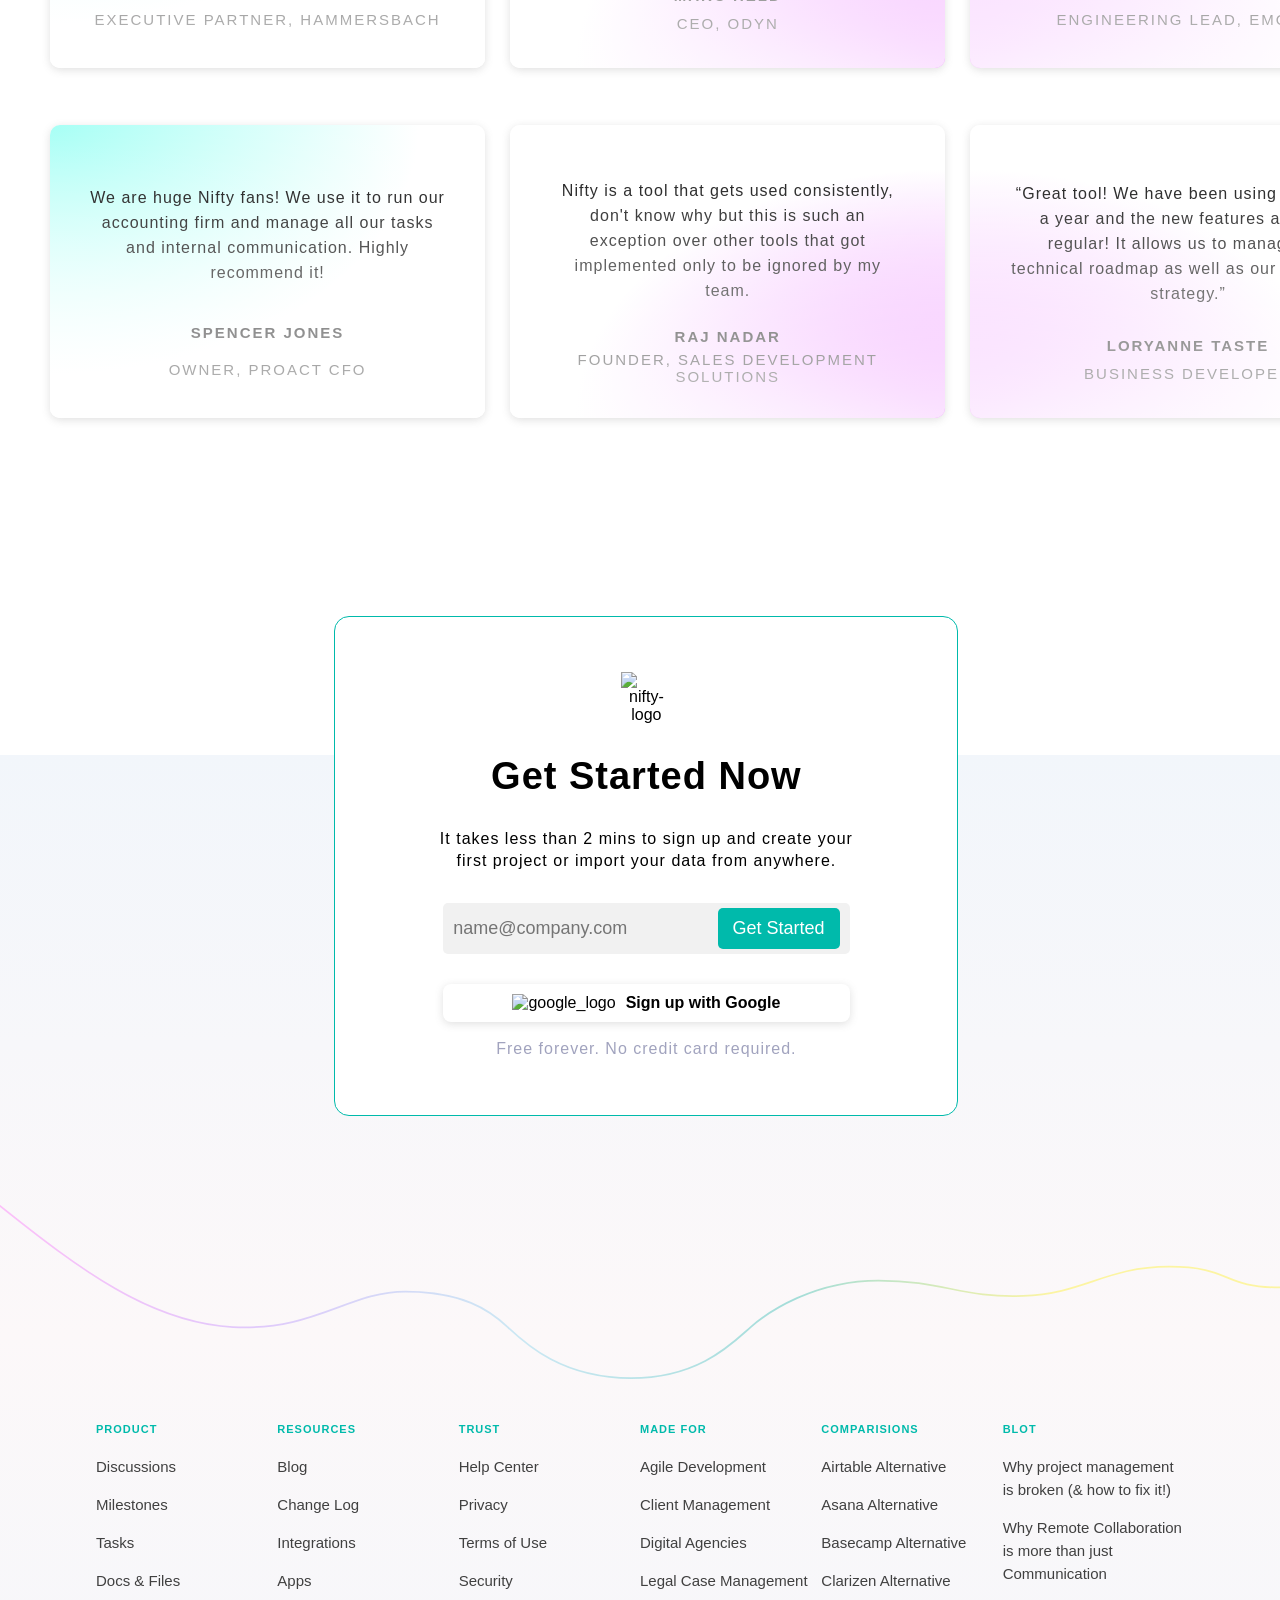
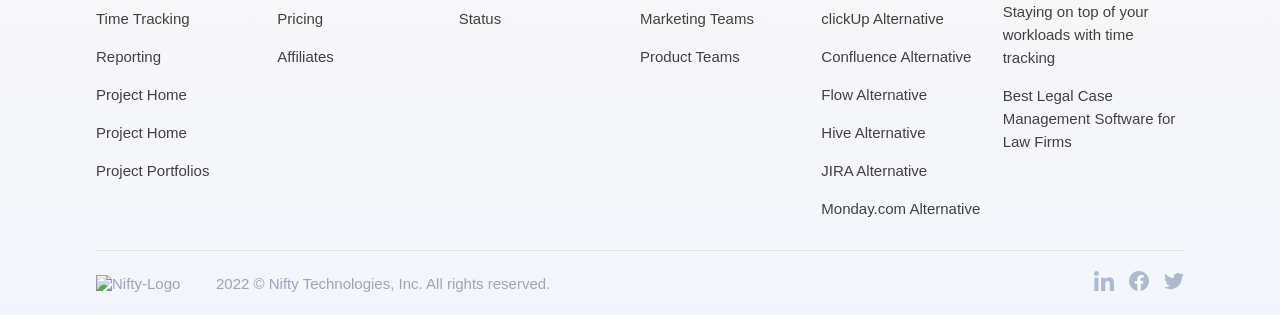
==== commit 56ecdd4e: "day 4 milstone acomplished" ====
--- a/index.html
+++ b/index.html
@@ -31,7 +31,7 @@
                         <p class="goldy">❤ Learn how Nifty inspires productivity!</p>
                         <div>
                             <div>
-                                <a href="#">Discussions</a>
+                                <a href="discussions.html">Discussions</a>
                                 <a href="#">Tasks</a>
                                 <a href="#">Time Tracking</a>
                                 <a href="#">Project Home</a>
@@ -115,7 +115,7 @@
                     <div id="play_button">
                         <i class="fa-sharp fa-solid fa-play"></i>
                     </div>
-                    <p>I N T R O D U C I N G</p>
+                    <p>INTRODUCING</p>
                 </div>
             </div>
             <div>
@@ -124,8 +124,8 @@
                 <p>Stop switching between Roadmaps, Tasks, Docs, Chats, & other tools.
                     Nifty is one app to unite teams, goals, and actions in one place.</p>
                 <div>
-                    <input type="email" placeholder="name@company.com">
-                    <button>Get Started</button>
+                    <input id="email" type="email" placeholder="name@company.com">
+                    <button id="submit">Get Started</button>
                 </div>
                 <hr size="1">
                 <a href="https://api.niftypm.com/auth/google">
@@ -171,6 +171,7 @@
                 <span>Docs</span>
                 <span>● ● ● ●</span>
                 <span>Reporting</span>
+                <span> <!-- Don't delete it, it's used in javascript --> </span>
             </div>
             <h1 id="roadmaps_heading">Set Goals & Timelines</h1>
             <p id="roadmaps_description">Set a visual timeline for your big-picture goals and build team alignment by
@@ -266,7 +267,7 @@
                 d="M28,32 C28,32 23.2863266,30.1450667 19.4727818,28.6592 L3.43749107,28.6592 C1.53921989,28.6592 0,27.0272 0,25.0144 L0,3.6448 C0,1.632 1.53921989,0 3.43749107,0 L24.5615088,0 C26.45978,0 27.9989999,1.632 27.9989999,3.6448 L27.9989999,22.0490667 L28,22.0490667 L28,32 Z M23.8614088,20.0181333 C23.5309223,19.6105242 22.9540812,19.5633836 22.5692242,19.9125333 C22.5392199,19.9392 19.5537934,22.5941333 13.9989999,22.5941333 C8.51321617,22.5941333 5.48178311,19.9584 5.4277754,19.9104 C5.04295119,19.5629428 4.46760991,19.6105095 4.13759108,20.0170667 C3.97913051,20.2124916 3.9004494,20.4673395 3.91904357,20.7249415 C3.93763774,20.9825435 4.05196575,21.2215447 4.23660523,21.3888 C4.37862552,21.5168 7.77411059,24.5386667 13.9989999,24.5386667 C20.2248893,24.5386667 23.6203743,21.5168 23.7623946,21.3888 C23.9467342,21.2215726 24.0608642,20.9827905 24.0794539,20.7254507 C24.0980436,20.4681109 24.0195551,20.2135019 23.8614088,20.0181333 Z">
             </path>
         </svg>
-        <!-- <svg focusable="false" viewBox="0 0 16 14" width="28" height="25" xmlns="http://www.w3.org/2000/svg"><path fill-rule="evenodd" clip-rule="evenodd" d="M.116 4.884l1.768-1.768L8 9.232l6.116-6.116 1.768 1.768L8 12.768.116 4.884z"></path></svg> -->
+        <!-- <svg focusable="false" viewBox="0 0 16 14" width="20" height="17" xmlns="http://www.w3.org/2000/svg"><path fill-rule="evenodd" clip-rule="evenodd" d="M.116 4.884l1.768-1.768L8 9.232l6.116-6.116 1.768 1.768L8 12.768.116 4.884z"></path></svg> -->
     </div>
 
 
@@ -482,6 +483,13 @@
         </div>
     </div>
 
+    <div id="left-carousal">
+        <div id="left-carousal-items"></div>
+    </div>
+    <div id="right-carousal">
+        <div id="right-carousal-items"></div>
+    </div>
+
 
 
 
@@ -523,10 +531,65 @@
                 </a>
             </div>
         </div>
-        <img src="[data-uri]" alt="curly-line">
+        <img src="[data-uri]"
+            alt="curly-line">
+
+        <div id="footer">
+            <div id="footer-links">
+                <!-- Footer data implemented by Javascript -->
+            </div>
+
+            <hr size="1" color="#e2e2e2">
+
+            <div>
+                <p>
+                    <img src="https://niftypm.com/_nuxt/img/nifty-logo.eab2f7a.svg" alt="Nifty-Logo">
+                    <span>2022 © Nifty Technologies, Inc. All rights reserved.</span>
+                </p>
+
+
+
+                <ul>
+                    <li>
+                        <a href="https://www.linkedin.com/company/nifty-project-management/mycompany/" target="_blank">
+                            <svg xmlns="http://www.w3.org/2000/svg" width="20px" height="20px"
+                                viewBox="0 0 93.06 93.06">
+                                <path fill="#acbad0" d="M11.185.08C5.004.08.001 5.092 0 11.259c0 6.173 5.003 11.184 11.186 11.184 6.166 0 11.176-5.011 11.176-11.184C22.362 5.091 17.351.08 11.185.08zM1.538 30.926h19.287V92.98H1.538zm68.387-1.543c-9.382 0-15.673 5.144-18.248 10.022h-.258v-8.479H32.92v62.053h19.27V62.281c0-8.093 1.541-15.932 11.575-15.932 9.89 0 10.022 9.256 10.022 16.451v30.178H93.06V58.942c0-16.707-3.605-29.559-23.135-29.559z"
+                                class="colored-path">
+                                </path>
+                            </svg>
+                        </a>
+                    </li>
+                    <li>
+                        <a href="https://www.facebook.com/nifty.pm/" target="_blank">
+                            <svg xmlns="http://www.w3.org/2000/svg" width="20px" height="20px" viewBox="0 0 40 40">
+                                <path fill="#acbad0"
+                                    d="M16.7 39.8C7.2 38.1 0 29.9 0 20 0 9 9 0 20 0s20 9 20 20c0 9.9-7.2 18.1-16.7 19.8l-1.1-.9h-4.4l-1.1.9z"
+                                    class="colored-path">
+                                </path>
+                                <path fill="#fff"
+                                    d="m27.8 25.6.9-5.6h-5.3v-3.9c0-1.6.6-2.8 3-2.8H29V8.2c-1.4-.2-3-.4-4.4-.4-4.6 0-7.8 2.8-7.8 7.8V20h-5v5.6h5v14.1c1.1.2 2.2.3 3.3.3 1.1 0 2.2-.1 3.3-.3V25.6h4.4z">
+                                </path>
+                            </svg>
+                        </a>
+                    </li>
+                    <li>
+                        <a href="https://twitter.com/niftypm" target="_blank">
+                            <svg width="20px" height="20px" viewBox="0 0 256 209" xmlns="http://www.w3.org/2000/svg">
+                                <path
+                                    d="M256 25.45c-9.42 4.177-19.542 7-30.166 8.27 10.845-6.5 19.172-16.793 23.093-29.057a105.183 105.183 0 0 1-33.351 12.745C205.995 7.201 192.346.822 177.239.822c-29.006 0-52.523 23.516-52.523 52.52 0 4.117.465 8.125 1.36 11.97-43.65-2.191-82.35-23.1-108.255-54.876-4.52 7.757-7.11 16.78-7.11 26.404 0 18.222 9.273 34.297 23.365 43.716a52.312 52.312 0 0 1-23.79-6.57c-.003.22-.003.44-.003.661 0 25.447 18.104 46.675 42.13 51.5a52.592 52.592 0 0 1-23.718.9c6.683 20.866 26.08 36.05 49.062 36.475-17.975 14.086-40.622 22.483-65.228 22.483-4.24 0-8.42-.249-12.529-.734 23.243 14.902 50.85 23.597 80.51 23.597 96.607 0 149.434-80.031 149.434-149.435 0-2.278-.05-4.543-.152-6.795A106.748 106.748 0 0 0 256 25.45"
+                                    fill="#acbad0" class="colored-path">
+                                </path>
+                            </svg>
+                        </a>
+                    </li>
+                </ul>
+            </div>
+        </div>
     </footer>
 </body>
 
 </html>
-
-<script src="index.js"></script>+<script src="scripts/navbar.js"></script>
+<script src="scripts/index.js"></script>
+<script src="scripts/footer.js"></script>
--- a/styles/navbar.css
+++ b/styles/navbar.css
@@ -238,3 +238,85 @@
 nav>div:last-child>button:last-child:hover{
     background-color: #00a497;
 }
+
+
+
+/* ===============================Sign up===============================  */
+
+#sign_up {
+    position: fixed;
+    top: 0;
+    left: 0;
+    background-color: #a1a3be;
+    background-color: rgba(0, 0, 0, 0.2);
+    width: 100%;
+    height: 100vh;
+    display: flex;
+    justify-content: center;
+    align-items: center;
+    visibility: hidden;
+    z-index: 2;
+}
+
+#sign_up>div:first-child {
+    position: fixed;
+    top: 60px;
+    right: -12px;
+    background-color: brown;
+    color: white;
+    padding: 10px 25px;
+    border-radius: 16px;
+    font-size: 28px;
+    cursor: pointer;
+}
+
+#sign_up>div:first-child>p {
+    rotate: 45deg;
+}
+
+#sign_up_box {
+    width: 38%;
+    height: 50%;
+    background: url("https://niftypm.com/_nuxt/img/flying-papers.1f279aa.png");
+    background-position: center;
+    background-size: cover;
+    display: flex;
+    flex-direction: column;
+    justify-content: space-around;
+    align-items: center;
+    text-align: center;
+    padding: 40px;
+    border-radius: 10px;
+    z-index: 17;
+}
+
+#sign_up_box>a>img {
+    width: 140px;
+}
+
+#sign_up_box>div {
+    width: 90%;
+    background-color: #edeef2;
+    border-radius: 5px;
+    display: flex;
+    justify-content: space-between;
+    padding: 5px 10px;
+}
+
+#sign_up_box>div>input {
+    font-size: 18px;
+    color: gray;
+    background: transparent;
+    outline: none;
+    border: none;
+}
+
+#sign_up_box>div>button {
+    background-color: #00baab;
+    font-size: 18px;
+    border: none;
+    padding: 10px 15px;
+    color: white;
+    border-radius: 5px;
+}
+
--- a/styles/index.css
+++ b/styles/index.css
@@ -4,6 +4,7 @@
     background-image: linear-gradient(to bottom, #fcf9f9, #f3f6fa);
     display: flex;
     padding-top: 55px;
+    position: relative;
 }
 
 #upper_part>img:first-child {
@@ -38,24 +39,34 @@
     flex-direction: column;
     align-items: center;
     justify-content: flex-end;
-    /* background: linear-gradient(to bottom, rgba(255, 255, 255, 0), rgba(255, 255, 255, 0.638)); */
-}
-
-#vid>div>div {
+    position: relative;
+}
+
+#vid>div::after {
+    content: "";
+    width: 100%;
+    height: 100%;
+    position: absolute;
+    border-radius: 10px;
+    background: linear-gradient(transparent, hsla(0, 0%, 100%, .8));
+}
+
+#play_button {
     height: 100px;
     width: 100px;
     display: flex;
     justify-content: center;
     align-items: center;
     border-radius: 50%;
-    margin-bottom: 55px;
+    margin-bottom: 40px;
     background-color: white;
     border: 0px solid #00baab;
     cursor: pointer;
     transition: background-color 0.5s ease-in, border 0.5s ease-in;
-}
-
-#vid>div>div:hover {
+    z-index: 1;
+}
+
+#play_button:hover {
     background-color: #edf9f7;
     border: 1px solid #00baab;
 }
@@ -65,9 +76,11 @@
     font-size: 40px;
 }
 
-#vid>div>div+p {
+#play_button+p {
     color: #00baab;
     margin-bottom: 15px;
+    letter-spacing: 4px;
+    z-index: 4;
 }
 
 #vid+div {
@@ -118,6 +131,12 @@
     padding: 10px 15px;
     color: white;
     border-radius: 5px;
+    transition: background-color 0.5s ease;
+}
+
+#vid+div>div:nth-child(3)>button:hover{
+    cursor: pointer;
+    background-color: #009e91;
 }
 
 #vid+div>hr {
@@ -209,7 +228,7 @@
 
 #upper_part_2>div {
     margin: 70px auto;
-    width: 85%;
+    width: 65%;
     display: flex;
     flex-wrap: wrap;
     justify-content: space-evenly;
@@ -262,10 +281,13 @@
     padding-bottom: 10px;
 }
 
-/* #roadmaps>div:first-child>div:first-child>span:first-child,
-#roadmaps>div:first-child>div:first-child>span:nth-child(2) {
-    color: #00baab;
-} */
+#roadmaps>div:first-child>div:first-child>span:nth-of-type(odd) {
+    cursor: pointer;
+}
+
+#roadmaps>div:first-child>div:first-child>span:nth-of-type(even) {
+    font-size: 10px;
+}
 
 #roadmaps>div:first-child>div:first-child>span {
     color: gray;
@@ -273,7 +295,7 @@
 
 #roadmaps>div:first-child>h1+p {
     margin: 20px 0px 0px;
-    width: 42%;
+    width: 45%;
     text-align: center;
     line-height: 22px;
     font-size: 17px;
@@ -355,10 +377,13 @@
     padding-bottom: 10px;
 }
 
-/* #engineering>div:first-child>div:first-child>span:first-child,
-#engineering>div:first-child>div:first-child>span:nth-child(2) {
-    color: #00baab;
-} */
+#engineering>div:first-child>div:first-child>span:nth-of-type(odd) {
+    cursor: pointer;
+}
+
+#engineering>div:first-child>div:first-child>span:nth-of-type(even) {
+    font-size: 10px;
+}
 
 #engineering>div:first-child>div:first-child>span {
     color: gray;
@@ -430,85 +455,6 @@
 #engineering>div:last-child:hover {
     color: black;
 }
-
-
-/* ===============================Sign up===============================  */
-
-#sign_up {
-    position: fixed;
-    top: 0;
-    left: 0;
-    background-color: #a1a3be;
-    background-color: rgba(0, 0, 0, 0.2);
-    width: 100%;
-    height: 100vh;
-    display: flex;
-    justify-content: center;
-    align-items: center;
-    visibility: hidden;
-}
-
-#sign_up>div:first-child {
-    position: fixed;
-    top: 60px;
-    right: -12px;
-    background-color: brown;
-    color: white;
-    padding: 10px 25px;
-    border-radius: 16px;
-    font-size: 28px;
-    cursor: pointer;
-}
-
-#sign_up>div:first-child>p {
-    rotate: 45deg;
-}
-
-#sign_up_box {
-    width: 38%;
-    height: 50%;
-    background: url("https://niftypm.com/_nuxt/img/flying-papers.1f279aa.png");
-    background-position: center;
-    background-size: cover;
-    display: flex;
-    flex-direction: column;
-    justify-content: space-around;
-    align-items: center;
-    text-align: center;
-    padding: 40px;
-    border-radius: 10px;
-}
-
-#sign_up_box>a>img {
-    width: 140px;
-}
-
-#sign_up_box>div {
-    width: 90%;
-    background-color: #edeef2;
-    border-radius: 5px;
-    display: flex;
-    justify-content: space-between;
-    padding: 5px 10px;
-}
-
-#sign_up_box>div>input {
-    font-size: 18px;
-    color: gray;
-    background: transparent;
-    outline: none;
-    border: none;
-}
-
-#sign_up_box>div>button {
-    background-color: #00baab;
-    font-size: 18px;
-    border: none;
-    padding: 10px 15px;
-    color: white;
-    border-radius: 5px;
-}
-
 
 
 /* =============================Video Player============================= */
@@ -579,6 +525,7 @@
     justify-content: center;
     align-items: center;
     cursor: pointer;
+    z-index: 10;
 }
 
 #chat>svg path {
@@ -1009,9 +956,4 @@
     justify-content: flex-end;
     align-items: flex-end;
     padding-right: 20px;
-}
-
-
-
-
-/* =========================== Common Footer =========================== */
+}
--- a/styles/footer.css
+++ b/styles/footer.css
@@ -1,23 +1,164 @@
+#left-carousal,
+#right-carousal {
+    width: 100%;
+    height: 350px;
+    position: relative;
+    overflow: hidden;
+}
+
+
+#left-carousal-items {
+    height: 95%;
+    margin-bottom: 40px;
+    padding: 20px 50px;
+    display: flex;
+    justify-content: center;
+    gap: 25px;
+    position: absolute;
+    top: 0;
+    left: 0;
+    animation: scrolling 39s linear infinite;
+}
+
+@keyframes scrolling{
+    0%{transform: translateX(0);}
+    100%{transform: translateX(-285vw);}
+}
+
+#right-carousal-items {
+    height: 95%;
+    margin-bottom: 40px;
+    padding: 20px 50px;
+    display: flex;
+    justify-content: center;
+    gap: 25px;
+    position: absolute;
+    top: 0;
+    left: 0;
+    animation: scrollingReverse 39s linear infinite;
+}
+
+@keyframes scrollingReverse{
+    0%{transform: translateX(-285vw);}
+    100%{transform: translateX(0vw);}
+}
+
+
+#left-carousal-items>div,
+#right-carousal-items>div {
+    width: 34vw;
+    border-radius: 10px;
+    display: flex;
+    flex-shrink: 0;
+    flex-direction: column;
+    justify-content: space-around;
+    align-items: center;
+    text-align: center;
+    padding: 40px;
+    position: relative;
+    box-shadow: rgba(99, 99, 99, 0.2) 0px 2px 8px 0px;
+}
+
+#left-carousal-items>div::after,
+#right-carousal-items>div::after {
+    position: absolute;
+    border-radius: 10px;
+    content: "";
+    width: 100%;
+    height: 100%;
+    background: linear-gradient(transparent,hsla(0,0%,100%,.8));
+}
+
+#left-carousal-items>div:nth-child(1),
+#left-carousal-items>div:nth-child(5),
+#left-carousal-items>div:nth-child(9),
+#right-carousal-items>div:nth-child(1),
+#right-carousal-items>div:nth-child(5),
+#right-carousal-items>div:nth-child(9){
+    background-image: radial-gradient(farthest-corner at left top, rgb(167, 255, 245) 0%, rgb(255, 255, 255) 60%)
+}
+
+
+#left-carousal-items>div:nth-child(2),
+#left-carousal-items>div:nth-child(6),
+#left-carousal-items>div:nth-child(10),
+#right-carousal-items>div:nth-child(2),
+#right-carousal-items>div:nth-child(6),
+#right-carousal-items>div:nth-child(10){
+    background-image: radial-gradient(farthest-corner at right bottom, rgb(234, 117, 255) 0%, rgb(255, 255, 255) 60%)
+}
+
+
+#left-carousal-items>div:nth-child(3),
+#left-carousal-items>div:nth-child(7),
+#left-carousal-items>div:nth-child(11),
+#right-carousal-items>div:nth-child(3),
+#right-carousal-items>div:nth-child(7),
+#right-carousal-items>div:nth-child(11){
+    background-image: radial-gradient(farthest-corner at left bottom, rgb(241, 163, 255) 0%, rgb(255, 255, 255) 60%)
+}
+
+
+#left-carousal-items>div:nth-child(4),
+#left-carousal-items>div:nth-child(8),
+#left-carousal-items>div:nth-child(12),
+#right-carousal-items>div:nth-child(4),
+#right-carousal-items>div:nth-child(8),
+#right-carousal-items>div:nth-child(12){
+    background-image: radial-gradient(farthest-corner at right top, rgb(255, 227, 124) 0%, rgb(255, 255, 255) 60%)
+}
+
+
+
+#left-carousal-items>div>p:first-child,
+#right-carousal-items>div>p:first-child {
+    color: #000000;
+    letter-spacing: 1px;
+    line-height: 25px;
+}
+
+#left-carousal-items>div>p:nth-child(2),
+#right-carousal-items>div>p:nth-child(2) {
+    text-transform: uppercase;
+    letter-spacing: 2px;
+    color: #000000;
+    font-size: 15px;
+    margin-bottom: -20px;
+    font-weight: 600;
+}
+
+#left-carousal-items>div>p:nth-child(3),
+#right-carousal-items>div>p:nth-child(3) {
+    color: #000000;
+    letter-spacing: 2px;
+    text-transform: uppercase;
+    font-size: 15px;
+    margin-bottom: -20px;
+}
+
+
+
+
+/*===================== main Footer start from here =====================*/
 
 footer {
     width: 100%;
-    height: 1500px;
     background-color: #f2f6fb;
     background-image: linear-gradient(0deg, #f2f6fb 0%, #fcf8f9 50%, #f2f6fb 100%);
-    margin-top: 500px;
+    margin-top: 300px;
     position: relative;
     top: 0;
     left: 0;
 }
 
-#upper-footer{
+#upper-footer {
     width: 65%;
     position: absolute;
-    top: -11%;
+    top: -12%;
     left: 18%;
 }
 
-#upper-footer>div:first-child{
+#upper-footer>div:first-child {
     width: 75%;
     height: 500px;
     margin-inline: auto;
@@ -32,23 +173,23 @@
     text-align: center;
 }
 
-#upper-footer>div:first-child>img{
+#upper-footer>div:first-child>img {
     width: 50px;
 }
 
-#upper-footer>div:first-child>h1{
+#upper-footer>div:first-child>h1 {
     font-size: 38px;
     letter-spacing: 1px;
     font-weight: 600;
 }
 
-#upper-footer>div:first-child>p{
+#upper-footer>div:first-child>p {
     width: 80%;
     letter-spacing: 1px;
     line-height: 22px;
 }
 
-#upper-footer>div:first-child>div{
+#upper-footer>div:first-child>div {
     width: 75%;
     background-color: #f1f1f1;
     border-radius: 5px;
@@ -57,7 +198,7 @@
     padding: 5px 10px;
 }
 
-#upper-footer>div:first-child>div>input{
+#upper-footer>div:first-child>div>input {
     font-size: 18px;
     color: gray;
     background: transparent;
@@ -65,7 +206,7 @@
     border: none;
 }
 
-#upper-footer>div:first-child>div>button{
+#upper-footer>div:first-child>div>button {
     background-color: #00baab;
     font-size: 18px;
     border: none;
@@ -74,7 +215,7 @@
     border-radius: 5px;
 }
 
-#upper-footer>div:first-child>a{
+#upper-footer>div:first-child>a {
     width: 75%;
     background-color: white;
     border-radius: 8px;
@@ -87,40 +228,126 @@
     text-decoration: none;
 }
 
-#upper-footer>div:first-child>a>span{
+#upper-footer>div:first-child>a>span {
     font-weight: 600;
     margin-left: 10px;
     color: black;
     transition: color 0.3s ease-out;
 }
 
-#upper-footer>div:first-child>a>span:hover{
+#upper-footer>div:first-child>a>span:hover {
     color: #00baab;
 }
 
-#upper-footer>div:first-child>p:last-child{
+#upper-footer>div:first-child>p:last-child {
     color: #a1a3be;
     margin-top: -15px;
 }
 
-#upper-footer>div:last-child{
+#upper-footer>div:last-child {
     display: flex;
     justify-content: center;
     align-items: center;
     margin-top: 25px;
 }
 
-#upper-footer>div:last-child>a{
+#upper-footer>div:last-child>a {
     width: 85px;
 }
 
-#upper-footer>div:last-child>a>img{
-    width: 100%;
-}
-
-
-#upper-footer+img{
+#upper-footer>div:last-child>a>img {
+    width: 100%;
+}
+
+
+#upper-footer+img {
+    margin: 450px 0px 40px;
     width: 100%;
     position: relative;
     top: 32%;
+}
+
+
+#footer {
+    position: relative;
+    top: 40%;
+    width: 85%;
+    margin-inline: auto;
+}
+
+#footer-links {
+    width: 100%;
+    display: grid;
+    /* grid-template-columns: repeat(6, 1fr); */
+    /*grid-template-columns Implemented by JavaScript */
+    grid-template-rows: auto;
+}
+
+#footer-links>div {
+    display: flex;
+    flex-direction: column;
+    gap: 15px;
+}
+
+#footer-links>div>p {
+    text-transform: uppercase;
+    font-size: 11px;
+    font-weight: 600;
+    letter-spacing: 1px;
+    color: #00baab;
+    margin-bottom: 5px;
+}
+
+#footer-links>div>a {
+    text-decoration: none;
+    color: #404040;
+    font-size: 15px;
+    line-height: 23px;
+    transition: color 0.5s ease;
+}
+
+#footer-links>div>a:hover {
+    color: #00baab;
+}
+
+
+#footer-links+hr {
+    margin-top: 30px;
+}
+
+
+#footer-links+hr+div {
+    display: flex;
+    justify-content: space-between;
+    align-items: center;
+    padding: 20px 0px;
+}
+
+#footer-links+hr+div>p {
+    display: flex;
+    justify-content: center;
+    align-items: center;
+    gap: 20px;
+    color: #a1a3be;
+    font-size: 15px;
+}
+
+#footer-links+hr+div>p>img {
+    width: 100px;
+}
+
+#footer-links+hr+div>ul {
+    list-style: none;
+    display: flex;
+    justify-content: center;
+    align-items: center;
+    gap: 15px;
+}
+
+#footer-links+hr+div>ul path {
+    transition: fill 0.5s ease;
+}
+
+.colored-path:hover {
+    fill: #00baab;
 }
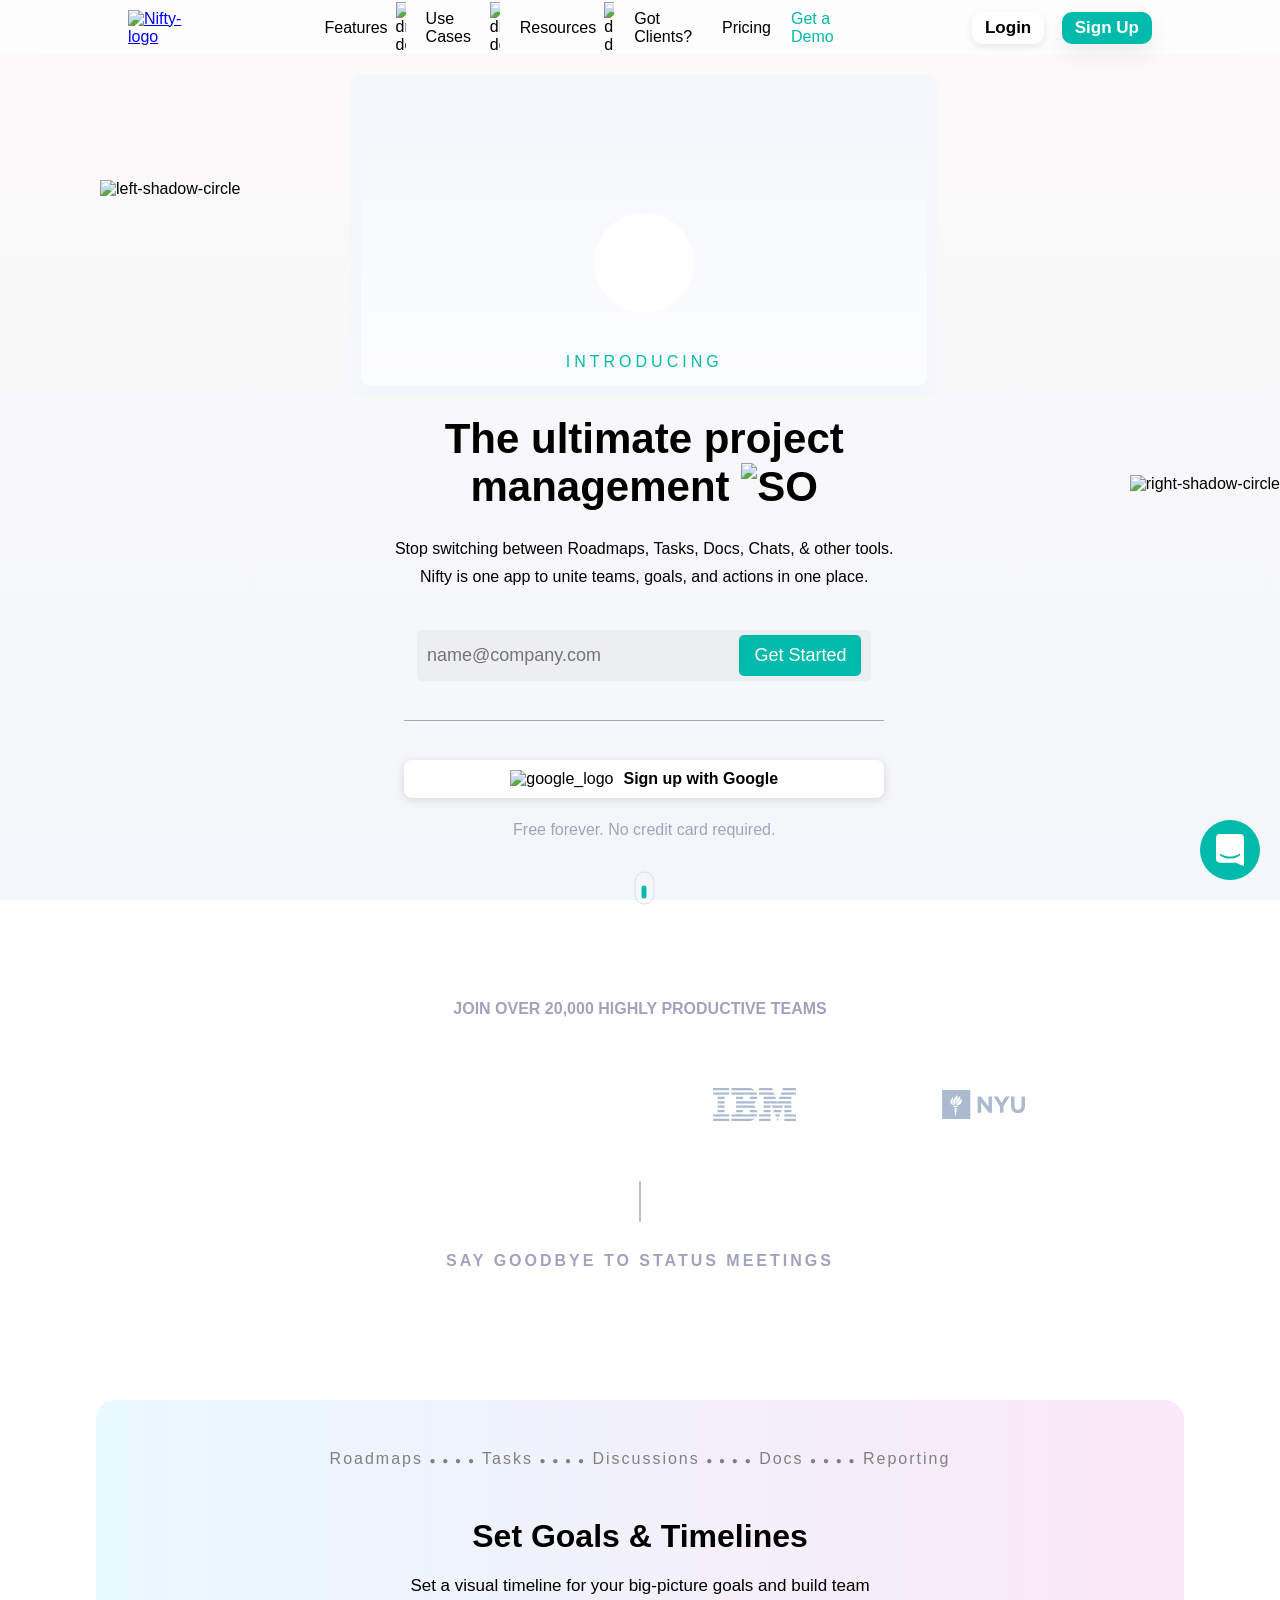
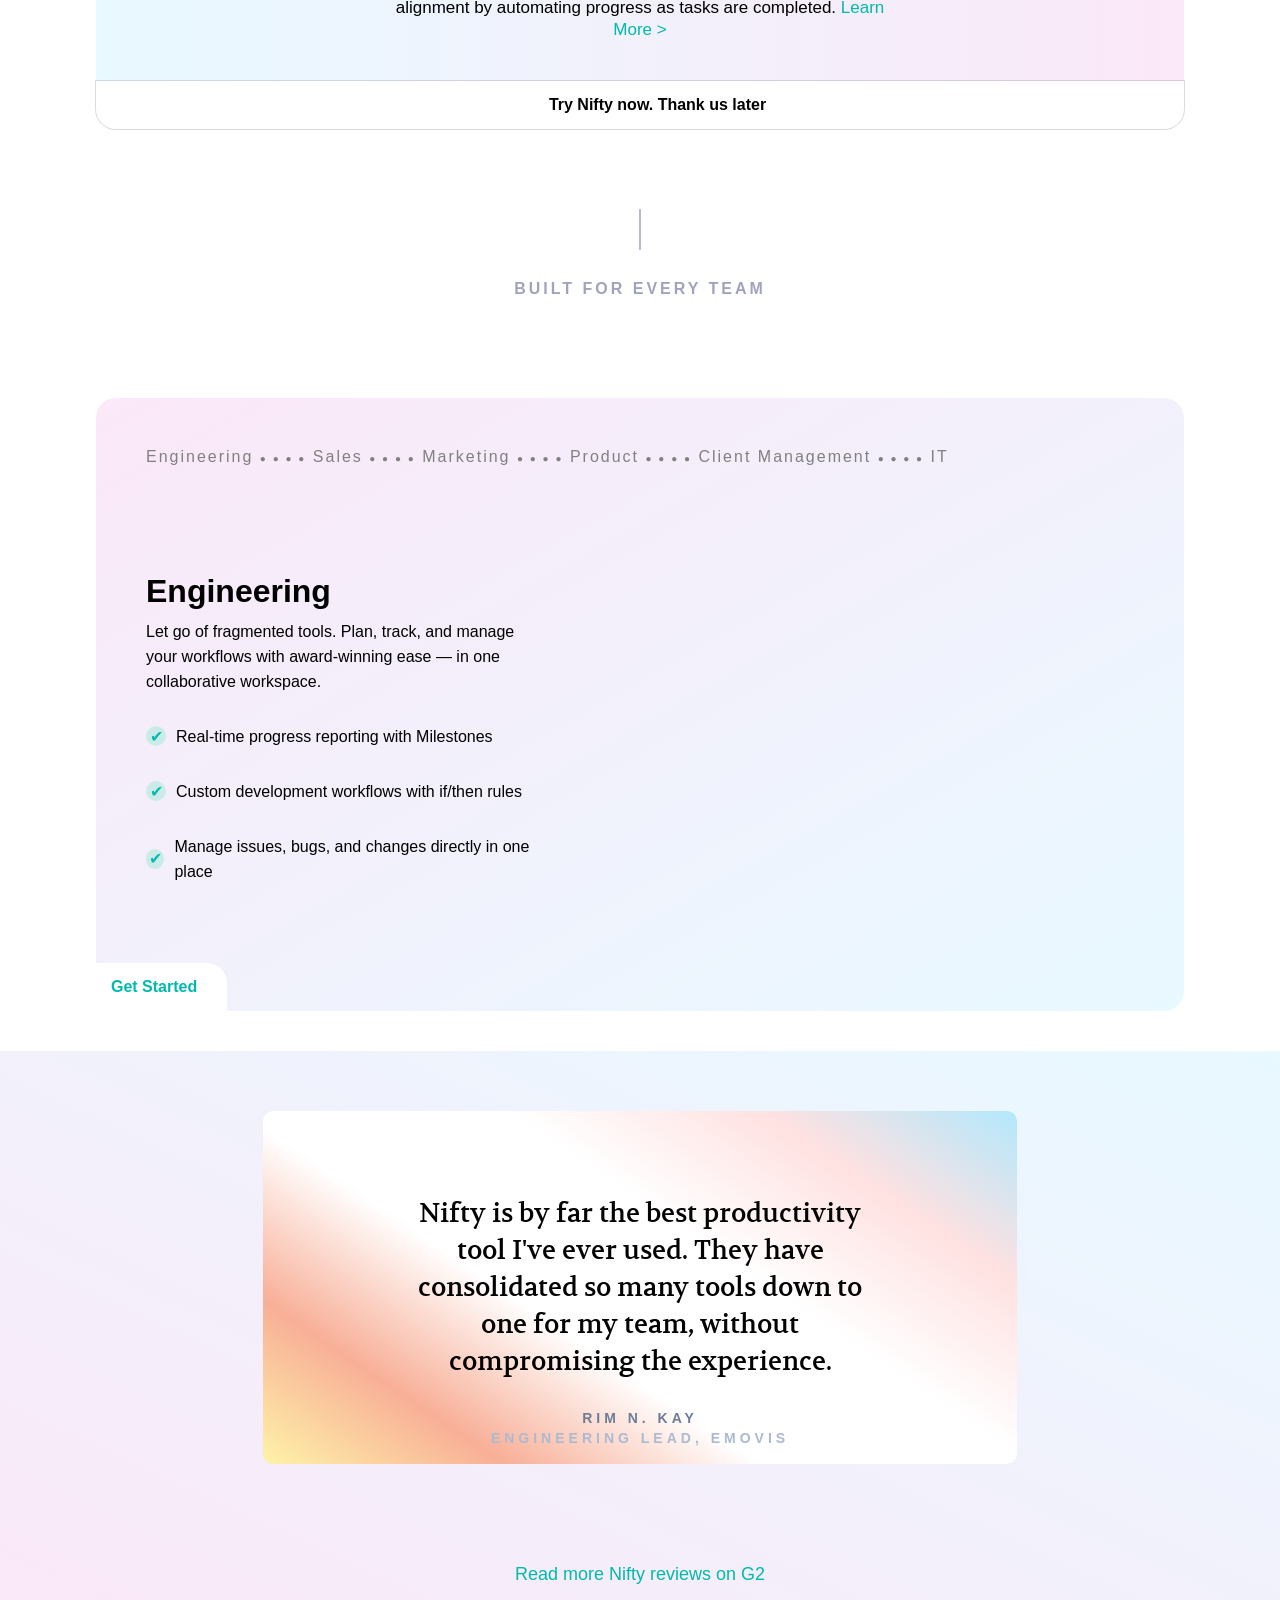
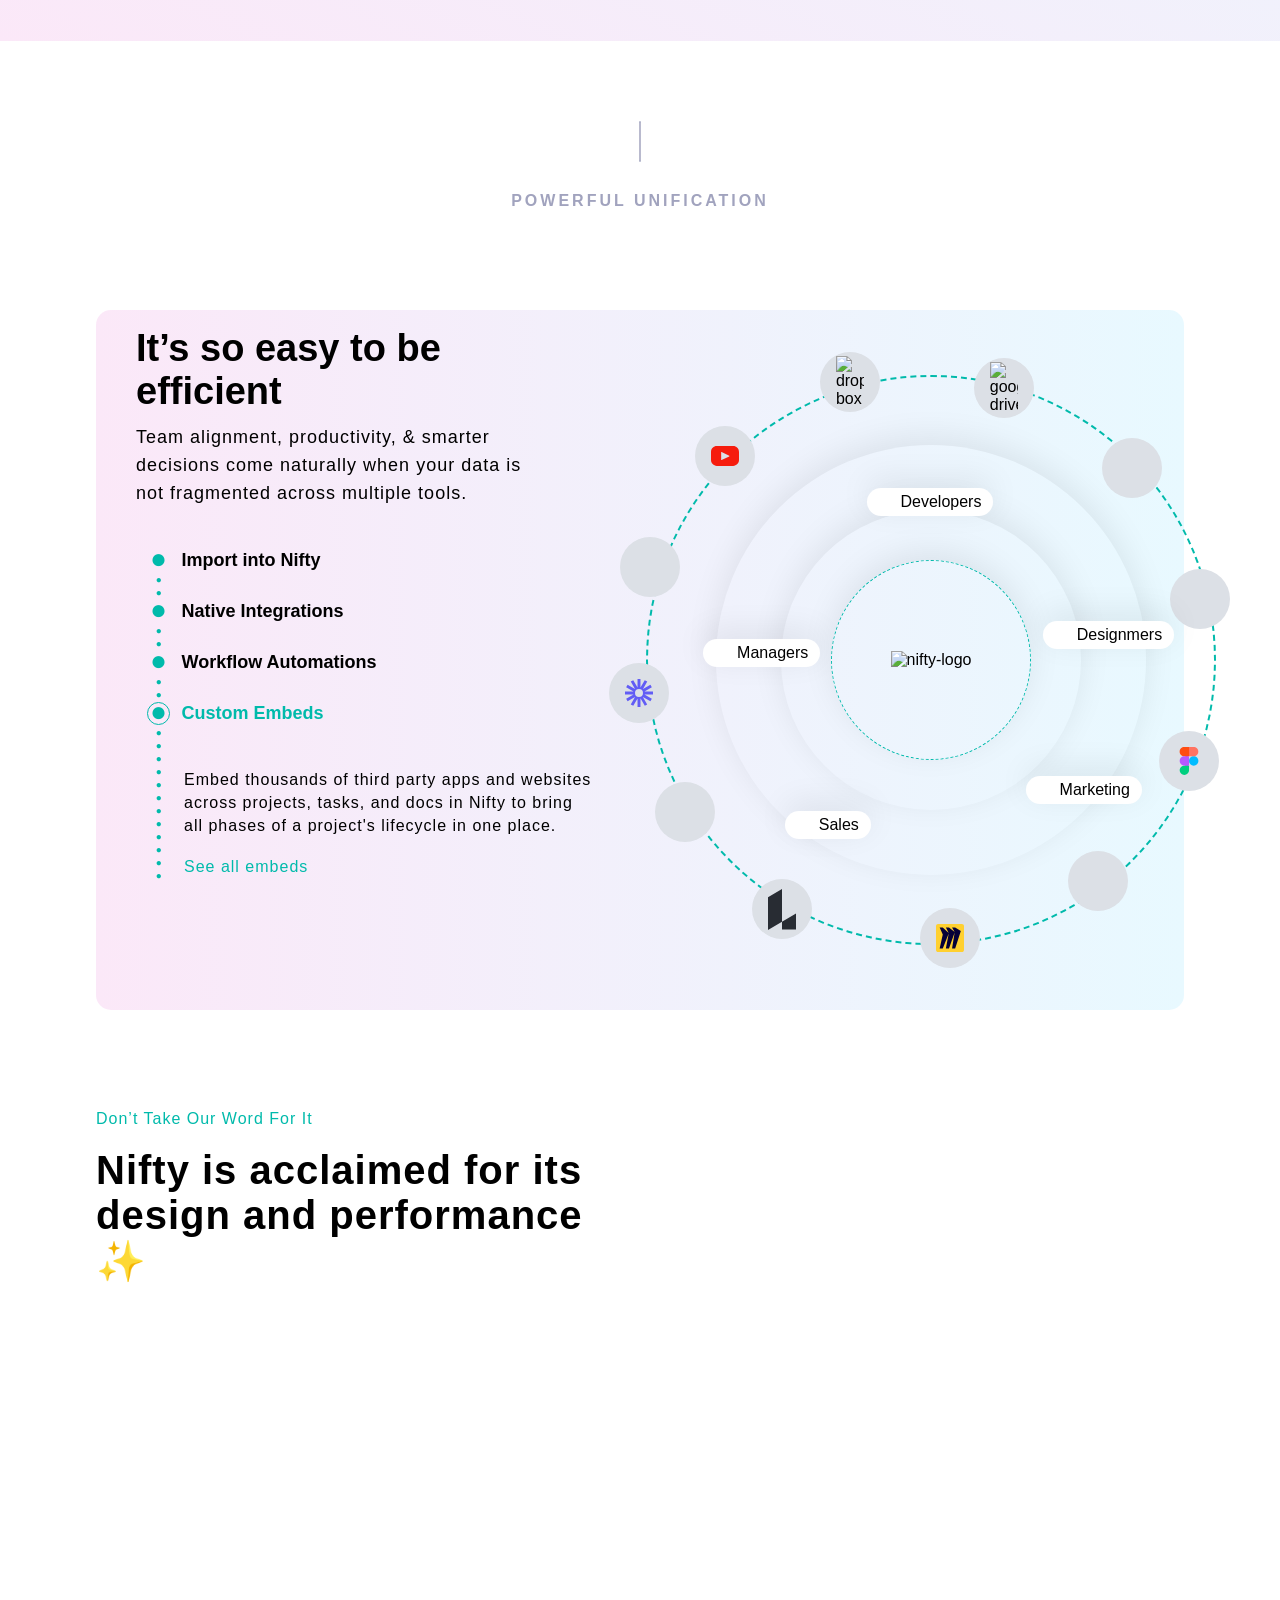
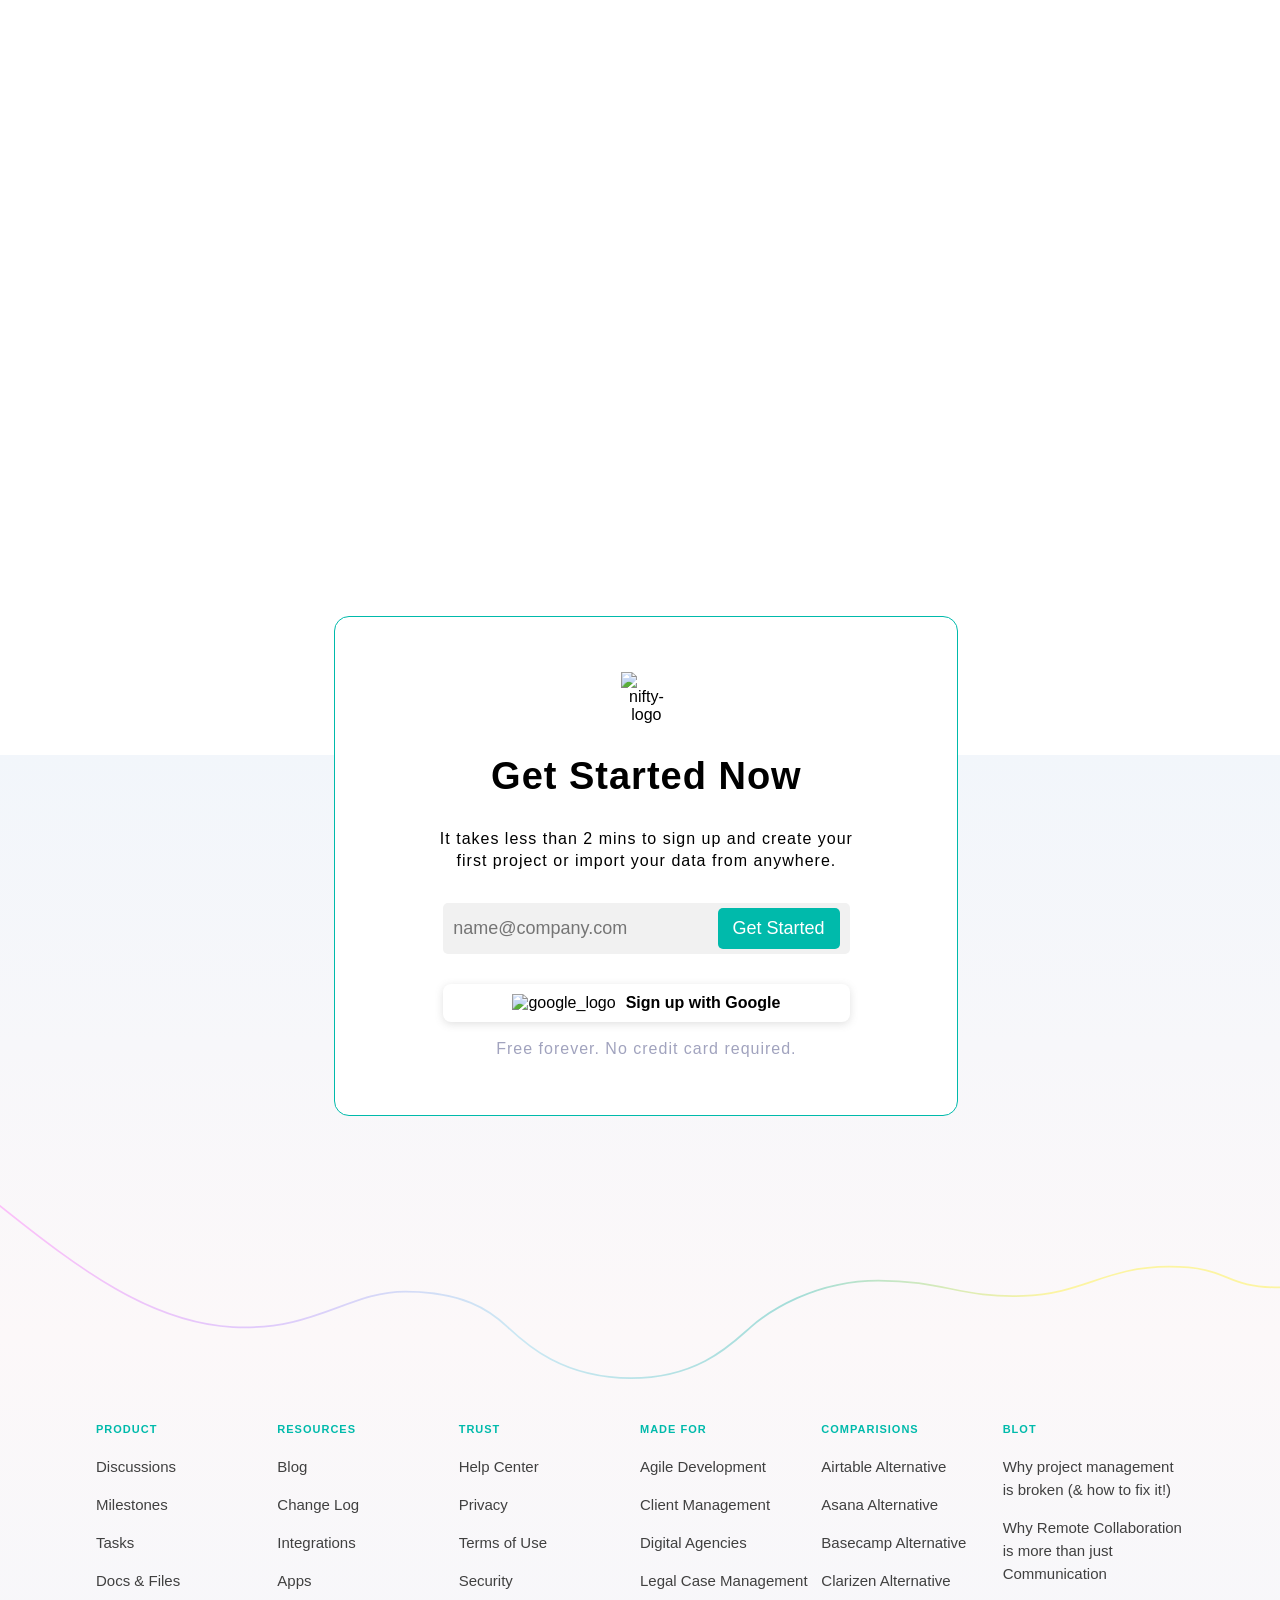
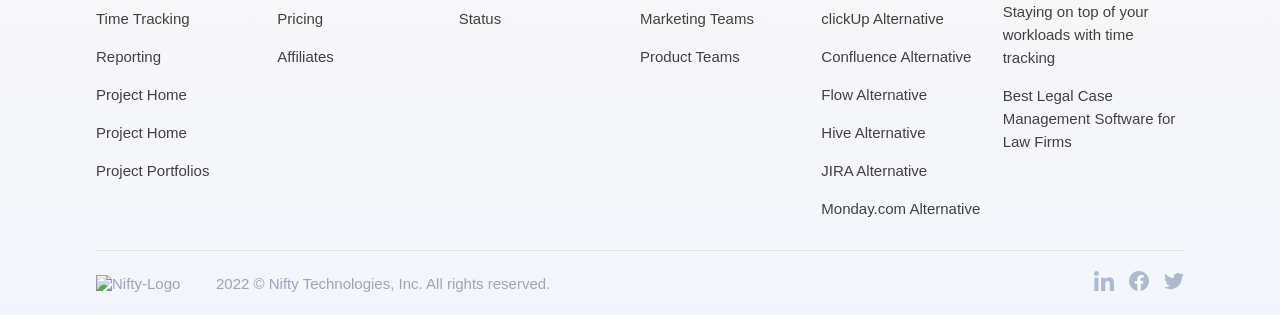
==== commit 5fcd332e: "day-5 milestone completed" ====
--- a/index.html
+++ b/index.html
@@ -55,7 +55,7 @@
                         <p class="goldy">❤ Nifty is very flexible. Here are a few examples of how you can use it.</p>
                         <div>
                             <div>
-                                <a href="#">Agile Development</a>
+                                <a href="agileDevelopment.html">Agile Development</a>
                                 <a href="#">Digital Agencies</a>
                                 <a href="#">Marketing Teams</a>
                             </div>
@@ -76,8 +76,8 @@
                     <div>
                         <div>
                             <div>
-                                <a href="#">Apps</a>
-                                <a href="#">Integrations</a>
+                                <a href="apps.html">Apps</a>
+                                <a href="integrations.html">Integrations</a>
                                 <a href="#">Security</a>
                             </div>
                             <div>
@@ -127,7 +127,7 @@
                     <input id="email" type="email" placeholder="name@company.com">
                     <button id="submit">Get Started</button>
                 </div>
-                <hr size="1">
+                <hr size="1" color="#a1a3be">
                 <a href="https://api.niftypm.com/auth/google">
                     <img src="https://sso.masaischool.com/google.svg" alt="google_logo">
                     <span>Sign up with Google</span>
@@ -262,12 +262,32 @@
 
     <!-- --------------------Chat Option-------------------- -->
     <div id="chat">
-        <svg focusable="false" aria-hidden="true" viewBox="0 0 28 32" width="28" height="32">
+        <svg id="box" focusable="false" aria-hidden="true" viewBox="0 0 28 32" width="28" height="32">
             <path
                 d="M28,32 C28,32 23.2863266,30.1450667 19.4727818,28.6592 L3.43749107,28.6592 C1.53921989,28.6592 0,27.0272 0,25.0144 L0,3.6448 C0,1.632 1.53921989,0 3.43749107,0 L24.5615088,0 C26.45978,0 27.9989999,1.632 27.9989999,3.6448 L27.9989999,22.0490667 L28,22.0490667 L28,32 Z M23.8614088,20.0181333 C23.5309223,19.6105242 22.9540812,19.5633836 22.5692242,19.9125333 C22.5392199,19.9392 19.5537934,22.5941333 13.9989999,22.5941333 C8.51321617,22.5941333 5.48178311,19.9584 5.4277754,19.9104 C5.04295119,19.5629428 4.46760991,19.6105095 4.13759108,20.0170667 C3.97913051,20.2124916 3.9004494,20.4673395 3.91904357,20.7249415 C3.93763774,20.9825435 4.05196575,21.2215447 4.23660523,21.3888 C4.37862552,21.5168 7.77411059,24.5386667 13.9989999,24.5386667 C20.2248893,24.5386667 23.6203743,21.5168 23.7623946,21.3888 C23.9467342,21.2215726 24.0608642,20.9827905 24.0794539,20.7254507 C24.0980436,20.4681109 24.0195551,20.2135019 23.8614088,20.0181333 Z">
             </path>
         </svg>
-        <!-- <svg focusable="false" viewBox="0 0 16 14" width="20" height="17" xmlns="http://www.w3.org/2000/svg"><path fill-rule="evenodd" clip-rule="evenodd" d="M.116 4.884l1.768-1.768L8 9.232l6.116-6.116 1.768 1.768L8 12.768.116 4.884z"></path></svg> -->
+        <svg id="dropdown" focusable="false" viewBox="0 0 16 14" width="20" height="17" xmlns="http://www.w3.org/2000/svg"><path fill-rule="evenodd" clip-rule="evenodd" d="M.116 4.884l1.768-1.768L8 9.232l6.116-6.116 1.768 1.768L8 12.768.116 4.884z"></path></svg>
+    </div>
+
+    <div id="chat-box">
+        <div>
+            <img src="https://downloads.intercomcdn.com/i/o/168226/9b00be10e0053735c582d476/51a74f90ea2a55a3d65feaeec68f005c.png" alt="nifty-logo">
+            <h1>Hi, Welcome to Nifty Sevice! 👋</h1>
+
+            <div>
+                <div>
+                    <h2>See People's reveiws about Netlify</h2>
+                    <p>You also can add your one.</p>
+                    <button>See Reviews! <i class="fa-sharp fa-solid fa-angle-right"></i></button>
+                </div>
+                <div>
+                    <h2>Send a message to our one of the senior Employee</h2>
+                    <button>Send Now <i class="fa-sharp fa-solid fa-angle-right"></i></button>
+                </div>
+                <img src="https://upload.wikimedia.org/wikipedia/commons/c/c7/Loading_2.gif?20170503175831" alt="">
+            </div>
+        </div>
     </div>
 
 
@@ -466,7 +486,7 @@
     </div>
 
     <!------------------------- Auto Carousal ------------------------->
-    <div>
+    <div id="carousal_start">
         <div>
             <p>don’t take our word for it</p>
             <h1>
--- a/styles/navbar.css
+++ b/styles/navbar.css
@@ -320,3 +320,129 @@
     border-radius: 5px;
 }
 
+
+
+/* ==========================Chat Option========================== */
+#chat {
+    height: 60px;
+    width: 60px;
+    font-size: 30px;
+    position: fixed;
+    bottom: 20px;
+    right: 20px;
+    background-color: #00baab;
+    color: #00baab;
+    border-radius: 50%;
+    display: flex;
+    justify-content: center;
+    align-items: center;
+    cursor: pointer;
+    z-index: 10;
+}
+
+#chat>svg path {
+    fill: rgb(255, 255, 255);
+}
+
+#chat>svg{
+    position: absolute;
+}
+
+
+#chat-box{
+    position: fixed;
+    bottom: 85px;
+    right: 25px;
+    width: 320px;
+    height: 80vh;
+    border-radius: 10px;
+    background-color: white;
+    visibility: hidden;
+    z-index: 100;
+    box-shadow: rgba(0, 0, 0, 0.02) 0px 1px 3px 0px, rgba(27, 31, 35, 0.15) 0px 0px 0px 1px;
+}
+
+#chat-box>div{
+    width: 100%;
+    height: 200px;
+    background-color: #00baab;
+    border-radius: 10px 10px 0px 0px;
+    padding: 15px;
+    position: relative;
+    top: 0;
+    left: 0;
+}
+
+#chat-box>div>img:first-child{
+    width: 18%;
+    margin: 15px 0px;
+}
+
+#chat-box>div>h1:nth-child(2){
+    color: white;
+    letter-spacing: 1px;
+}
+
+#chat-box>div>div:nth-child(3){
+    position: absolute;
+    top: 90%;
+    left: 0;
+    padding: 5px;
+    margin: 0px 10px;
+}
+
+
+#chat-box>div>div:nth-child(3)>div>button{
+    padding: 10px 15px;
+    background-color: #00baab;
+    color: white;
+    font-size: 17px;
+    border-radius: 10px;
+    border: none;
+    margin: 15px 0px 0px;
+    cursor: pointer;
+    transition: background-color 0.5s ease;
+}
+
+#chat-box>div>div:nth-child(3)>div>button:hover{
+    background-color: #008e82;
+}
+
+
+#chat-box>div>div:nth-child(3)>div:first-child>p{
+    margin-top: 15px;
+    font-size: 18px;
+    letter-spacing: 1px;
+}
+
+#chat-box>div>div:nth-child(3)>div:first-child{
+    border: 1px solid gray;
+    border-radius: 10px;
+    padding: 8px;
+    background-color: #edeef2;
+}
+
+#chat-box>div>div:nth-child(3)>div:nth-child(2){
+    border: 1px solid gray;
+    border-radius: 10px;
+    padding: 8px;
+    background-color: #edeef2;
+    margin: 10px 0px;
+}
+
+#chat-box>div>div:nth-child(3)>img:last-child{
+    display: block;
+    margin: 25px auto;
+    width: 40px;
+}
+
+
+#box{
+    opacity: 1;
+    transition: opacity 1.5s ease;
+}
+
+#dropdown{
+    rotate: -180deg;
+    transition: rotate 1s ease;
+}
--- a/styles/index.css
+++ b/styles/index.css
@@ -509,32 +509,6 @@
 }
 
 
-
-/* ==========================Chat Option========================== */
-#chat {
-    height: 60px;
-    width: 60px;
-    font-size: 30px;
-    position: fixed;
-    bottom: 20px;
-    right: 20px;
-    background-color: #00baab;
-    color: #00baab;
-    border-radius: 50%;
-    display: flex;
-    justify-content: center;
-    align-items: center;
-    cursor: pointer;
-    z-index: 10;
-}
-
-#chat>svg path {
-    fill: rgb(255, 255, 255);
-}
-
-
-
-
 /* ================Readmore Nifty reviews on G2================ */
 #G2 {
     width: 100%;
@@ -920,40 +894,3 @@
     bottom: 61%;
     left: -3%;
 }
-
-
-
-
-/* =================Automatic Carousal starting from here================= */
-
-#unification+div {
-    width: 85%;
-    margin: 50px auto;
-    display: flex;
-    justify-content: space-between;
-}
-
-#unification+div>div:first-child {
-    width: 50%;
-    padding-right: 20px;
-}
-
-#unification+div>div:first-child>p {
-    letter-spacing: 1px;
-    color: #00baab;
-    text-transform: capitalize;
-}
-
-#unification+div>div:first-child>h1 {
-    letter-spacing: 1px;
-    font-size: 40px;
-    font-weight: 600;
-    margin: 20px 0px;
-}
-
-#unification+div>div:last-child {
-    display: flex;
-    justify-content: flex-end;
-    align-items: flex-end;
-    padding-right: 20px;
-}
--- a/styles/footer.css
+++ b/styles/footer.css
@@ -1,3 +1,38 @@
+
+/* =================Automatic Carousal starting from here================= */
+
+#carousal_start {
+    width: 85%;
+    margin: 50px auto;
+    display: flex;
+    justify-content: space-between;
+}
+
+#carousal_start>div:first-child {
+    width: 50%;
+    padding-right: 20px;
+}
+
+#carousal_start>div:first-child>p {
+    letter-spacing: 1px;
+    color: #00baab;
+    text-transform: capitalize;
+}
+
+#carousal_start>div:first-child>h1 {
+    letter-spacing: 1px;
+    font-size: 40px;
+    font-weight: 600;
+    margin: 20px 0px;
+}
+
+#carousal_start>div:last-child {
+    display: flex;
+    justify-content: flex-end;
+    align-items: flex-end;
+    padding-right: 20px;
+}
+
 #left-carousal,
 #right-carousal {
     width: 100%;
